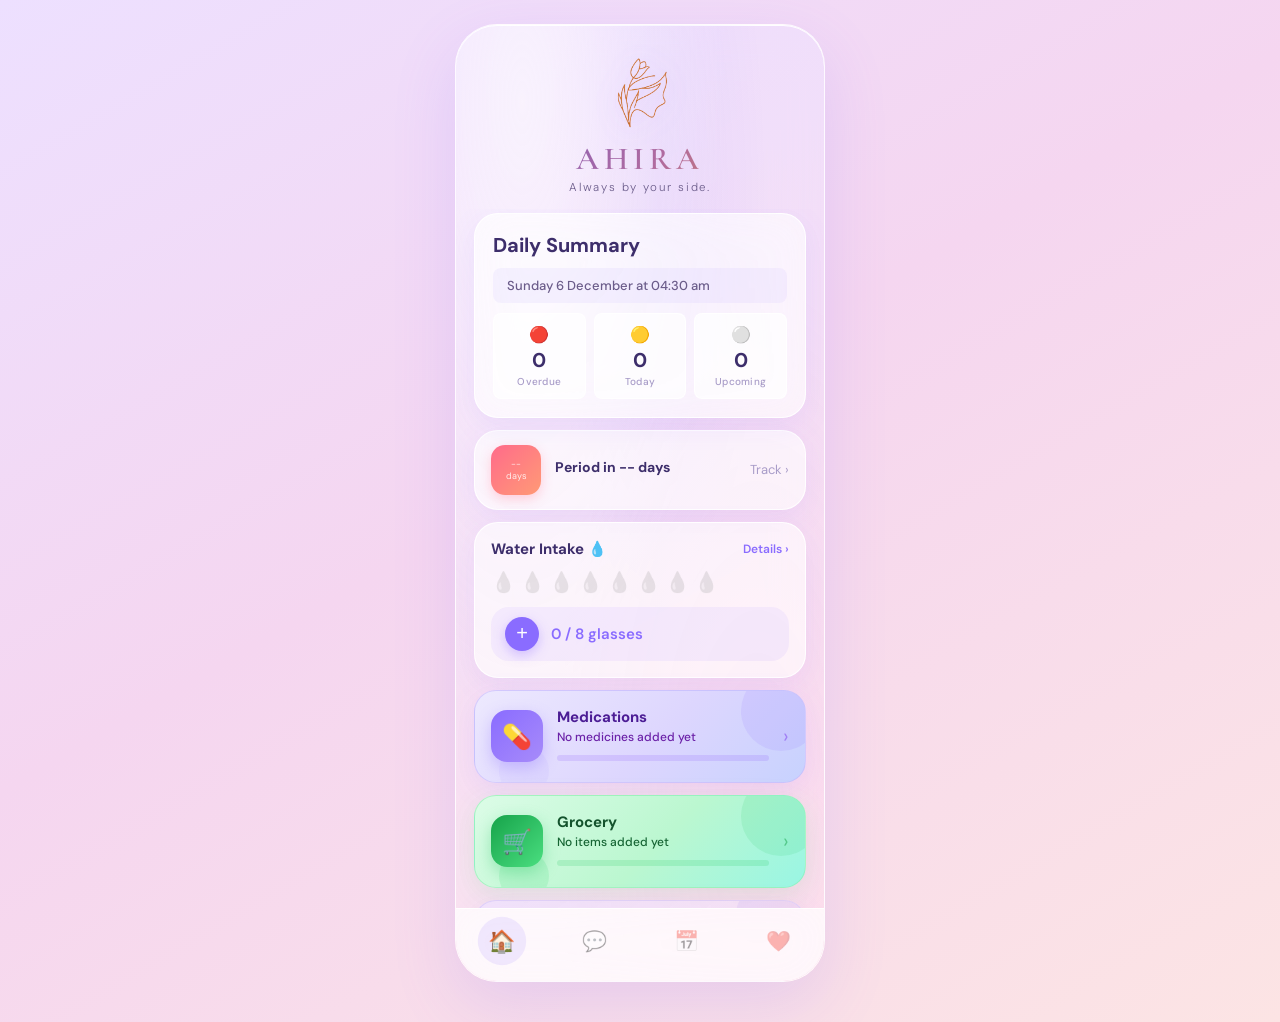
==== templates/index.html @ da7f8bba "ahira deploy" ====
<!DOCTYPE html>
<html lang="en">
<head>
    <meta charset="UTF-8">
    <meta name="viewport" content="width=device-width, initial-scale=1.0">
    <title>Ahira</title>
    <link rel="stylesheet" href="/static/style.css">
</head>
<body>
<div class="phone">

    <!-- ═══ LOGO ═══════════════════════════════════════════ -->
    <div class="logoContainer">
        <img src="/static/images/logo.png" class="appLogo" alt="Ahira">
        <h1 class="brandName">AHIRA</h1>
        <p class="tagline">Always by your side.</p>
    </div>

    <div class="phoneContent">

    <!-- ═══════════════════════════════════════════════════════
         HOME SCREEN
    ════════════════════════════════════════════════════════ -->
    <div id="homeScreen" class="screen">

        <div class="summary-card">
            <h3>Daily Summary</h3>
            <div class="dateTimeRow">
                <span id="dateTime">Loading...</span>
            </div>
            <div class="summary-status">
                <div class="statusBox" id="overdue">
                    <div class="statusDot">🔴</div>
                    <div class="statusNum" id="overdueNum">0</div>
                    <div class="statusLabel">Overdue</div>
                </div>
                <div class="statusBox" id="today">
                    <div class="statusDot">🟡</div>
                    <div class="statusNum" id="todayNum">0</div>
                    <div class="statusLabel">Today</div>
                </div>
                <div class="statusBox" id="upcoming">
                    <div class="statusDot">⚪</div>
                    <div class="statusNum" id="upcomingNum">0</div>
                    <div class="statusLabel">Upcoming</div>
                </div>
            </div>
        </div>

        <div class="periodHomeCard" onclick="nav('periodScreen')">
            <div class="periodCalIcon">
                <span id="periodDaysBig">--</span>
                <span>days</span>
            </div>
            <div style="flex:1;">
                <div style="font-weight:700;font-size:14px;color:var(--text-dark);">Period in <span id="periodDays">--</span> days</div>
                <div class="periodDots" id="homePeriodDots"></div>
            </div>
            <span style="color:var(--text-light);font-size:13px;">Track ›</span>
        </div>

        <div class="waterHomeCard">
            <div class="cardHeader">
                <span style="font-weight:700;font-size:15px;color:var(--text-dark);">Water Intake 💧</span>
                <span style="font-size:12px;color:var(--purple);cursor:pointer;" onclick="nav('waterScreen')">Details ›</span>
            </div>
            <div class="waterDropRow" id="homeWaterDrops"></div>
            <div class="waterAddRow">
                <button class="waterAddBtn" onclick="addWater()">+</button>
                <span class="waterAddLabel"><span id="homeWaterCount">0</span> / <span id="homeWaterTarget">8</span> glasses</span>
            </div>
        </div>

        <!-- Medicine home card -->
        <div onclick="nav('medicineScreen',null)" style="
            background: linear-gradient(135deg,#ede9fe,#ddd6fe 55%,#c7d2fe);
            border: 1.5px solid rgba(196,181,253,0.55);
            border-radius: 22px; padding: 16px; margin-top: 12px;
            cursor: pointer; box-shadow: 0 8px 28px rgba(138,108,255,0.13);
            display: flex; align-items: center; gap: 14px;
            transition: transform 0.2s; position: relative; overflow: hidden;">
            <!-- blob decoration -->
            <div style="position:absolute;width:80px;height:80px;border-radius:50%;
                background:#8a6cff;opacity:0.12;top:-20px;right:-16px;pointer-events:none;"></div>
            <div style="position:absolute;width:50px;height:50px;border-radius:50%;
                background:#c4b5fd;opacity:0.18;bottom:-14px;left:24px;pointer-events:none;"></div>
            <!-- icon -->
            <div style="width:52px;height:52px;border-radius:16px;flex-shrink:0;
                background:linear-gradient(135deg,#8a6cff,#a78bfa);
                display:flex;align-items:center;justify-content:center;font-size:24px;
                box-shadow:0 6px 16px rgba(138,108,255,0.35);position:relative;z-index:1;">💊</div>
            <!-- content -->
            <div style="flex:1;min-width:0;position:relative;z-index:1;">
                <div style="font-weight:700;font-size:15px;color:#4c1d95;">Medications</div>
                <div id="homeMedSub" style="font-size:12px;color:#6b21a8;margin-top:2px;font-weight:500;">No medicines tracked</div>
                <div style="width:100%;height:6px;background:rgba(139,92,246,0.18);border-radius:10px;margin-top:10px;overflow:hidden;">
                    <div id="homeMedBarFill" style="height:100%;width:0%;border-radius:10px;background:linear-gradient(90deg,#8a6cff,#a78bfa);transition:width 0.55s ease;"></div>
                </div>
                <div id="homeMedMeta" style="font-size:11px;color:#7c3aed;margin-top:5px;opacity:0.75;"></div>
            </div>
            <span style="font-size:20px;color:#7c3aed;opacity:0.5;position:relative;z-index:1;">›</span>
        </div>

        <!-- Grocery home card -->
        <div onclick="nav('groceryScreen',null)" style="
            background: linear-gradient(135deg,#dcfce7,#bbf7d0 55%,#99f6e4);
            border: 1.5px solid rgba(134,239,172,0.55);
            border-radius: 22px; padding: 16px; margin-top: 12px;
            cursor: pointer; box-shadow: 0 8px 28px rgba(34,197,94,0.12);
            display: flex; align-items: center; gap: 14px;
            transition: transform 0.2s; position: relative; overflow: hidden;">
            <div style="position:absolute;width:80px;height:80px;border-radius:50%;
                background:#22c55e;opacity:0.12;top:-20px;right:-16px;pointer-events:none;"></div>
            <div style="position:absolute;width:50px;height:50px;border-radius:50%;
                background:#4ade80;opacity:0.18;bottom:-14px;left:24px;pointer-events:none;"></div>
            <div style="width:52px;height:52px;border-radius:16px;flex-shrink:0;
                background:linear-gradient(135deg,#16a34a,#4ade80);
                display:flex;align-items:center;justify-content:center;font-size:24px;
                box-shadow:0 6px 16px rgba(34,197,94,0.35);position:relative;z-index:1;">🛒</div>
            <div style="flex:1;min-width:0;position:relative;z-index:1;">
                <div style="font-weight:700;font-size:15px;color:#14532d;">Grocery</div>
                <div id="homeGrocerySub" style="font-size:12px;color:#166534;margin-top:2px;font-weight:500;">No items tracked</div>
                <div style="width:100%;height:6px;background:rgba(34,197,94,0.18);border-radius:10px;margin-top:10px;overflow:hidden;">
                    <div id="homeGroceryBarFill" style="height:100%;width:0%;border-radius:10px;background:linear-gradient(90deg,#22c55e,#4ade80);transition:width 0.55s ease;"></div>
                </div>
                <div id="homeGroceryMeta" style="font-size:11px;color:#16a34a;margin-top:5px;opacity:0.75;"></div>
            </div>
            <span style="font-size:20px;color:#16a34a;opacity:0.5;position:relative;z-index:1;">›</span>
        </div>

        <!-- Mood checker -->
        <div style="
            background: linear-gradient(145deg,rgba(237,224,255,0.72),rgba(252,228,240,0.65));
            border: 1.5px solid rgba(196,181,253,0.45);
            border-radius: 22px; padding: 18px; margin-top: 12px;
            box-shadow: 0 8px 28px rgba(138,108,255,0.11);
            position: relative; overflow: hidden;">
            <!-- top-right glow blob -->
            <div style="position:absolute;width:100px;height:100px;border-radius:50%;
                background:linear-gradient(135deg,#c4b5fd,#f0abcb);opacity:0.25;
                top:-30px;right:-30px;pointer-events:none;"></div>

            <div style="font-size:15px;font-weight:700;color:#3d2e6b;margin-bottom:2px;">How are you feeling? 💜</div>
            <div style="font-size:12px;color:#a89cc8;margin-bottom:14px;">Tap your mood — Ahira will respond</div>

            <div style="display:grid;grid-template-columns:repeat(4,1fr);gap:8px;">
                <button class="moodBtn" onclick="selectMood(this,'happy','😊')">
                    <span class="moodEmoji">😊</span><span class="moodLabel">Happy</span>
                </button>
                <button class="moodBtn" onclick="selectMood(this,'calm','😌')">
                    <span class="moodEmoji">😌</span><span class="moodLabel">Calm</span>
                </button>
                <button class="moodBtn" onclick="selectMood(this,'tired','😴')">
                    <span class="moodEmoji">😴</span><span class="moodLabel">Tired</span>
                </button>
                <button class="moodBtn" onclick="selectMood(this,'sad','😢')">
                    <span class="moodEmoji">😢</span><span class="moodLabel">Sad</span>
                </button>
                <button class="moodBtn" onclick="selectMood(this,'stressed','😤')">
                    <span class="moodEmoji">😤</span><span class="moodLabel">Stressed</span>
                </button>
                <button class="moodBtn" onclick="selectMood(this,'anxious','😰')">
                    <span class="moodEmoji">😰</span><span class="moodLabel">Anxious</span>
                </button>
                <button class="moodBtn" onclick="selectMood(this,'energetic','⚡')">
                    <span class="moodEmoji">⚡</span><span class="moodLabel">Energetic</span>
                </button>
                <button class="moodBtn" onclick="selectMood(this,'grateful','🥰')">
                    <span class="moodEmoji">🥰</span><span class="moodLabel">Grateful</span>
                </button>
            </div>
            <div class="moodResponse" id="moodResponse"></div>
        </div>

        <!-- Smart alert banners -->
        <div id="homeAlerts"></div>

        <div class="thoughtCard">"Embrace the day with a smile. Good things are coming 💜"</div>

    </div><!-- /homeScreen -->


    <!-- ═══════════════════════════════════════════════════════
         CHAT SCREEN
    ════════════════════════════════════════════════════════ -->
    <div id="chatScreen" class="screen" style="display:none;">

        <div class="chatHeader">
            <div class="chatAvatarWrap">
                <div class="chatAvatar">A</div>
                <div class="chatOnlineDot"></div>
            </div>
            <div>
                <div class="chatHeaderName">Ahira</div>
                <div class="chatHeaderStatus">Always here for you 💜</div>
            </div>
        </div>

        <div class="chatBox" id="chat">
            <div class="chatDateDivider">Today</div>
            <div class="botMsgWrap">
                <div class="botAvatar">A</div>
                <div class="botMsg">Hi! I'm Ahira 💜<br>I'm here to help with your day, meals, reminders, and anything on your mind.</div>
            </div>
            <div class="chatSuggestions">
                <button class="suggBtn" onclick="quickChat('What should I cook today?')">🍽 Meal ideas</button>
                <button class="suggBtn" onclick="quickChat('Plan my day')">☀️ Plan my day</button>
                <button class="suggBtn" onclick="quickChat('I feel stressed')">💆 I feel stressed</button>
            </div>
        </div>

        <div class="chatInputWrap">
            <div class="chatInputRow">
                <input id="message" class="chatInputField" placeholder="Message Ahira...">
                <button class="chatSendBtn" onclick="sendMessage()">
                    <svg width="18" height="18" viewBox="0 0 24 24" fill="none" stroke="currentColor" stroke-width="2.5"><line x1="22" y1="2" x2="11" y2="13"/><polygon points="22 2 15 22 11 13 2 9 22 2"/></svg>
                </button>
            </div>
        </div>

    </div><!-- /chatScreen -->


    <!-- ═══════════════════════════════════════════════════════
         PLANNER SCREEN
    ════════════════════════════════════════════════════════ -->
    <div id="plannerScreen" class="screen" style="display:none;">

        <div class="plannerHeader">
            <div>
                <div class="screenTitle">My Planner</div>
                <div style="font-size:12px;color:var(--text-light);" id="plannerDateLabel"></div>
            </div>
            <button class="addPillBtn" onclick="openAddTask()">+ Add</button>
        </div>

        <!-- Mini calendar strip -->
        <div class="calStrip" id="calStrip"></div>

        <!-- Add Task Modal -->
        <div id="addTaskModal" class="modalOverlay" style="display:none;" onclick="closeAddTask(event)">
            <div class="modalCard" onclick="event.stopPropagation()">
                <div class="modalTitle">New Task</div>

                <div class="formGroup">
                    <div class="formLabel">Task Name</div>
                    <input id="taskInput" class="formInput" placeholder="What needs to be done?">
                </div>

                <div class="formRow">
                    <div class="formGroup" style="flex:1;">
                        <div class="formLabel">Date</div>
                        <input id="dateInput" class="formInput" type="date">
                    </div>
                    <div class="formGroup" style="flex:1;">
                        <div class="formLabel">Time</div>
                        <input id="timeInput" class="formInput" type="time">
                    </div>
                </div>

                <div class="formGroup">
                    <div class="formLabel">Type</div>
                    <div class="typeChips" id="taskTypeChips">
                        <span class="typeChip active" data-val="task">📋 Task</span>
                        <span class="typeChip" data-val="event">🎉 Event</span>
                        <span class="typeChip" data-val="reminder">🔔 Reminder</span>
                    </div>
                </div>

                <div class="formGroup">
                    <div class="formLabel">Priority</div>
                    <div class="typeChips" id="taskPriorityChips">
                        <span class="typeChip active" data-val="normal">Normal</span>
                        <span class="typeChip" data-val="high" style="color:#ff6b8a;">🔥 High</span>
                        <span class="typeChip" data-val="low" style="color:var(--text-light);">Low</span>
                    </div>
                </div>

                <div class="formGroup">
                    <label style="display:flex;align-items:center;gap:8px;font-size:13px;color:var(--text-mid);cursor:pointer;">
                        <input type="checkbox" id="pinTask" style="accent-color:var(--purple);width:16px;height:16px;">
                        📌 Pin as Upcoming Event
                    </label>
                </div>

                <div class="btnGroup" style="margin-top:14px;">
                    <button class="actionBtn" onclick="saveTask()">Save Task</button>
                    <button class="secondaryBtn" onclick="closeAddTask()">Cancel</button>
                </div>
            </div>
        </div>

        <!-- Pinned Events -->
        <div id="pinnedSection" style="display:none;">
            <div class="sectionLabel">📌 Pinned Events</div>
            <div id="pinnedList"></div>
        </div>

        <!-- Today Tasks -->
        <div class="sectionLabel">Today's Tasks</div>
        <div id="todayTaskList"></div>

        <!-- Upcoming -->
        <div class="sectionLabel" style="margin-top:14px;">Upcoming</div>
        <div id="upcomingTaskList"></div>

        <!-- Completed -->
        <div class="sectionLabel" style="margin-top:14px;cursor:pointer;" onclick="toggleCompleted()">
            Done <span id="completedToggleArrow">›</span>
        </div>
        <div id="completedTaskList" style="display:none;"></div>

    </div><!-- /plannerScreen -->


    <!-- ═══════════════════════════════════════════════════════
         WELLNESS DASHBOARD
    ════════════════════════════════════════════════════════ -->
    <div id="wellnessScreen" class="screen" style="display:none;">

        <h2 class="sectionTitle">Wellness</h2>
        <p style="font-size:13px;color:var(--text-light);margin-bottom:4px;">Your daily health overview</p>

        <div class="wellnessCard" onclick="nav('periodScreen')">
            <div class="wellnessIconBox" style="background:linear-gradient(135deg,rgba(255,182,193,0.5),rgba(255,154,118,0.4));">🌸</div>
            <div class="wellnessCardInfo">
                <div class="wellnessCardTitle">Period Tracker</div>
                <div class="wellnessCardSub" id="wellPeriodSub">Set your last period date</div>
            </div>
            <div class="wellnessArrow">›</div>
        </div>

        <div class="wellnessCard" onclick="nav('medicineScreen')">
            <div class="wellnessIconBox" style="background:linear-gradient(135deg,rgba(196,181,253,0.45),rgba(147,197,253,0.35));">💊</div>
            <div class="wellnessCardInfo">
                <div class="wellnessCardTitle">Medication Tracker</div>
                <div class="wellnessCardSub" id="wellMedSub">No medicines tracked</div>
            </div>
            <div class="wellnessArrow">›</div>
        </div>

        <div class="wellnessCard" onclick="nav('waterScreen')">
            <div class="wellnessIconBox" style="background:linear-gradient(135deg,rgba(147,210,253,0.5),rgba(100,180,255,0.35));">💧</div>
            <div class="wellnessCardInfo">
                <div class="wellnessCardTitle">Water Intake</div>
                <div class="wellnessCardSub" id="wellWaterSub">0 / 8 glasses today</div>
            </div>
            <div class="wellnessArrow">›</div>
        </div>

        <div class="wellnessCard" onclick="nav('groceryScreen')">
            <div class="wellnessIconBox" style="background:linear-gradient(135deg,rgba(167,243,208,0.5),rgba(110,231,183,0.35));">🛒</div>
            <div class="wellnessCardInfo">
                <div class="wellnessCardTitle">Grocery List</div>
                <div class="wellnessCardSub" id="wellGrocerySub">Manage your grocery</div>
            </div>
            <div class="wellnessArrow">›</div>
        </div>

    </div><!-- /wellnessScreen -->


    <!-- ═══════════════════════════════════════════════════════
         PERIOD SCREEN
    ════════════════════════════════════════════════════════ -->
    <div id="periodScreen" class="screen" style="display:none;">

        <div class="screenHeader">
            <button class="backBtn" onclick="nav('wellnessScreen')">‹</button>
            <span class="screenTitle">Period Tracker</span>
        </div>

        <div class="periodBigCard">
            <div class="periodBigLabel" id="periodBigLabel">Next Period in -- Days</div>
            <div class="progressBar" style="margin-top:14px;"><div id="periodFillDetail"></div></div>
            <div class="periodDateLabel" id="periodDateLabel">Set your last period date</div>
        </div>

        <div class="cardSoft">
            <div class="cardHeader">Cycle Info</div>
            <div class="infoRow"><span>Cycle Length</span><b>28 days</b></div>
            <div class="infoRow"><span>Next Period</span><b><span id="periodDaysDetail">--</span> days</b></div>
            <div class="infoRow"><span>Ovulation</span><b>Day 14</b></div>
        </div>

        <div class="cardSoft">
            <div class="cardHeader" style="margin-bottom:8px;">Cycle Insights</div>
            <div class="insightItem"><span class="insightDot" style="background:#ffb3c6;"></span>Prepare for PMS symptoms &amp; cravings</div>
            <div class="insightItem"><span class="insightDot" style="background:#93c5fd;"></span>Stay hydrated during this time</div>
            <div class="insightItem"><span class="insightDot" style="background:#d1d5db;"></span>Use heating pad for cramps</div>
        </div>

        <div class="cardSoft">
            <div class="cardHeader" style="margin-bottom:10px;">Cycle Timeline</div>
            <div class="cycleTimeline">
                <div class="cyclePhase" style="flex:1;background:#ffb3c6;"></div>
                <div class="cyclePhase" style="flex:2;background:#cdb4db;"></div>
                <div class="cyclePhase" style="flex:1;background:#a2d2ff;"></div>
                <div class="cyclePhase" style="flex:2;background:#bde0fe;"></div>
            </div>
            <div class="cycleLabels"><span>Period</span><span>Follicular</span><span>Ovulation</span><span>Luteal</span></div>
        </div>

        <div class="btnGroup">
            <button class="actionBtn" onclick="setPeriodDate()">Update Date</button>
            <button class="secondaryBtn" onclick="nav('wellnessScreen')">← Back</button>
        </div>

    </div><!-- /periodScreen -->


    <!-- ═══════════════════════════════════════════════════════
         MEDICINE SCREEN
    ════════════════════════════════════════════════════════ -->
    <div id="medicineScreen" class="screen" style="display:none;">

        <div class="screenHeader">
            <button class="backBtn" onclick="nav('wellnessScreen')">‹</button>
            <span class="screenTitle">Medications</span>
            <button class="addPillBtn" style="margin-left:auto;" onclick="toggleMedicineForm()">+ Add</button>
        </div>

        <!-- Summary strip -->
        <div class="medSummaryStrip">
            <div class="medSummaryBox">
                <div class="medSummaryNum" id="medTotalCount">0</div>
                <div class="medSummaryLabel">Total</div>
            </div>
            <div class="medSummaryBox" style="border-color:rgba(255,107,138,0.3);">
                <div class="medSummaryNum" style="color:#ff6b8a;" id="medLowCount">0</div>
                <div class="medSummaryLabel">Low Stock</div>
            </div>
            <div class="medSummaryBox" style="border-color:rgba(100,200,100,0.3);">
                <div class="medSummaryNum" style="color:#4caf50;" id="medTakenCount">0</div>
                <div class="medSummaryLabel">Taken Today</div>
            </div>
        </div>

        <!-- Filter tabs -->
        <div class="filterTabs">
            <button class="filterTab active" onclick="filterMeds('all',this)">All</button>
            <button class="filterTab" onclick="filterMeds('morning',this)">☀️ Morning</button>
            <button class="filterTab" onclick="filterMeds('afternoon',this)">🌤 Noon</button>
            <button class="filterTab" onclick="filterMeds('evening',this)">🌙 Evening</button>
        </div>

        <!-- Medicine list -->
        <div id="medicineList"></div>

        <!-- Add form -->
        <div id="medicineForm" class="medFormCard" style="display:none;">
            <div class="modalTitle" style="margin-bottom:12px;">Add Medicine</div>

            <div class="formGroup">
                <div class="formLabel">Medicine Name</div>
                <input id="medName" class="formInput" placeholder="e.g. Vitamin D3">
            </div>

            <div class="formRow">
                <div class="formGroup" style="flex:1;">
                    <div class="formLabel">Dose (mg)</div>
                    <input id="medDose" class="formInput" type="number" placeholder="500">
                </div>
                <div class="formGroup" style="flex:1;">
                    <div class="formLabel">Stock Count</div>
                    <input id="medStock" class="formInput" type="number" placeholder="30">
                </div>
            </div>

            <div class="formRow">
                <div class="formGroup" style="flex:1;">
                    <div class="formLabel">Time</div>
                    <input id="medTime" class="formInput" type="time">
                </div>
                <div class="formGroup" style="flex:1;">
                    <div class="formLabel">Frequency</div>
                    <select id="medFrequency" class="formInput">
                        <option value="morning">Morning</option>
                        <option value="afternoon">Afternoon</option>
                        <option value="evening">Evening</option>
                        <option value="weekly">Weekly</option>
                    </select>
                </div>
            </div>

            <div class="formGroup">
                <div class="formLabel">Priority</div>
                <div class="typeChips" id="medPriorityChips">
                    <span class="typeChip active" data-val="normal">Normal</span>
                    <span class="typeChip" data-val="high" style="color:#ff6b8a;">🔥 Critical</span>
                </div>
            </div>

            <div class="formGroup">
                <div class="formLabel">Notes</div>
                <input id="medNotes" class="formInput" placeholder="e.g. Take with food">
            </div>

            <div class="btnGroup">
                <button class="actionBtn" onclick="addMedicine()">Save</button>
                <button class="secondaryBtn" onclick="toggleMedicineForm()">Cancel</button>
            </div>
        </div>

    </div><!-- /medicineScreen -->


    <!-- ═══════════════════════════════════════════════════════
         WATER SCREEN
    ════════════════════════════════════════════════════════ -->
    <div id="waterScreen" class="screen" style="display:none;">

        <div class="screenHeader">
            <button class="backBtn" onclick="nav('wellnessScreen')">‹</button>
            <span class="screenTitle">Water Intake</span>
            <button class="addPillBtn" style="margin-left:auto;" onclick="openWaterTarget()">Set Goal</button>
        </div>

        <!-- Big ring + count -->
        <div class="waterRingCard">
            <div class="waterRingOuter">
                <svg class="waterRingSvg" viewBox="0 0 120 120">
                    <circle class="ringTrack" cx="60" cy="60" r="50"/>
                    <circle class="ringFill" id="waterRingCircle" cx="60" cy="60" r="50"
                        stroke-dasharray="314" stroke-dashoffset="314"/>
                </svg>
                <div class="waterRingInner">
                    <div class="waterRingCount" id="detailWaterCount">0</div>
                    <div class="waterRingLabel">glasses</div>
                </div>
            </div>
            <div style="text-align:center;margin-top:8px;">
                <span style="font-size:13px;color:var(--text-mid);">Target: <b id="waterTargetLabel">8</b> glasses · <span id="waterMlLabel">0 ml</span></span>
            </div>
        </div>

        <!-- Glass grid -->
        <div class="waterGlassGrid" id="detailWaterGlasses"></div>

        <!-- Buttons -->
        <div class="btnGroup">
            <button class="actionBtn" onclick="addWater()">+ Add Glass</button>
            <button class="secondaryBtn" onclick="removeWater()">– Remove</button>
        </div>
        <button class="secondaryBtn" style="margin-top:6px;" onclick="resetWater()">↺ Reset Today</button>

        <!-- Time Log -->
        <div class="sectionLabel" style="margin-top:16px;">⏱ Today's Log</div>
        <div id="waterLog" class="waterLogList"></div>

        <!-- Bar Chart -->
        <div class="sectionLabel" style="margin-top:16px;">📊 Weekly Progress</div>
        <div class="waterChartWrap">
            <div class="waterBars" id="waterBarChart"></div>
            <div class="waterBarLabels" id="waterBarLabels"></div>
        </div>

        <!-- Tips -->
        <div class="cardSoft" style="margin-top:12px;">
            <div class="cardHeader" style="margin-bottom:8px;">💡 Hydration Tips</div>
            <div class="tipItem">🌅 Start your morning with a full glass of water</div>
            <div class="tipItem">🍋 Add lemon slices for extra hydration</div>
            <div class="tipItem">🔔 Set alarms every 2 hours as reminders</div>
            <div class="tipItem">🥗 Eat water-rich foods like cucumber &amp; melon</div>
        </div>

        <!-- Set target modal -->
        <div id="waterTargetModal" class="modalOverlay" style="display:none;" onclick="closeWaterTarget(event)">
            <div class="modalCard" onclick="event.stopPropagation()">
                <div class="modalTitle">Set Daily Goal</div>
                <div class="formGroup">
                    <div class="formLabel">Target (glasses)</div>
                    <input id="waterTargetInput" class="formInput" type="number" min="1" max="20" placeholder="8">
                </div>
                <div class="btnGroup" style="margin-top:12px;">
                    <button class="actionBtn" onclick="saveWaterTarget()">Save</button>
                    <button class="secondaryBtn" onclick="closeWaterTarget()">Cancel</button>
                </div>
            </div>
        </div>

    </div><!-- /waterScreen -->


    <!-- ═══════════════════════════════════════════════════════
         GROCERY SCREEN
    ════════════════════════════════════════════════════════ -->
    <div id="groceryScreen" class="screen" style="display:none;">

        <div class="screenHeader">
            <button class="backBtn" onclick="nav('wellnessScreen')">‹</button>
            <span class="screenTitle">Grocery List</span>
            <button class="addPillBtn" style="margin-left:auto;" onclick="openGroceryForm()">+ Add</button>
        </div>

        <!-- Stats strip -->
        <div class="medSummaryStrip">
            <div class="medSummaryBox">
                <div class="medSummaryNum" id="groceryTotalCount">0</div>
                <div class="medSummaryLabel">Total Items</div>
            </div>
            <div class="medSummaryBox" style="border-color:rgba(255,107,138,0.3);">
                <div class="medSummaryNum" style="color:#ff6b8a;" id="groceryUrgentCount">0</div>
                <div class="medSummaryLabel">Urgent</div>
            </div>
            <div class="medSummaryBox" style="border-color:rgba(100,200,100,0.3);">
                <div class="medSummaryNum" style="color:#4caf50;" id="groceryDoneCount">0</div>
                <div class="medSummaryLabel">Collected</div>
            </div>
        </div>

        <!-- Category filter -->
        <div class="filterTabs">
            <button class="filterTab active" onclick="filterGrocery('all',this)">All</button>
            <button class="filterTab" onclick="filterGrocery('veggies',this)">🥕 Veggies</button>
            <button class="filterTab" onclick="filterGrocery('dairy',this)">🥛 Dairy</button>
            <button class="filterTab" onclick="filterGrocery('snacks',this)">🍪 Snacks</button>
            <button class="filterTab" onclick="filterGrocery('other',this)">📦 Other</button>
        </div>

        <!-- Add form modal -->
        <div id="groceryFormModal" class="modalOverlay" style="display:none;" onclick="closeGroceryForm(event)">
            <div class="modalCard" onclick="event.stopPropagation()">
                <div class="modalTitle">Add Grocery Item</div>

                <div class="formGroup">
                    <div class="formLabel">Item Name</div>
                    <input id="groceryName" class="formInput" placeholder="e.g. Spinach">
                </div>

                <div class="formRow">
                    <div class="formGroup" style="flex:1;">
                        <div class="formLabel">Quantity</div>
                        <input id="groceryQty" class="formInput" type="number" placeholder="2">
                    </div>
                    <div class="formGroup" style="flex:1;">
                        <div class="formLabel">Unit</div>
                        <select id="groceryUnit" class="formInput">
                            <option value="pcs">pcs</option>
                            <option value="kg">kg</option>
                            <option value="g">grams</option>
                            <option value="L">litres</option>
                            <option value="pack">pack</option>
                            <option value="dozen">dozen</option>
                        </select>
                    </div>
                </div>

                <div class="formRow">
                    <div class="formGroup" style="flex:1;">
                        <div class="formLabel">Category</div>
                        <select id="groceryCat" class="formInput">
                            <option value="veggies">🥕 Veggies</option>
                            <option value="dairy">🥛 Dairy</option>
                            <option value="snacks">🍪 Snacks</option>
                            <option value="other">📦 Other</option>
                        </select>
                    </div>
                    <div class="formGroup" style="flex:1;">
                        <div class="formLabel">Urgency</div>
                        <select id="groceryUrgency" class="formInput">
                            <option value="normal">Normal</option>
                            <option value="urgent">🔴 Urgent</option>
                            <option value="low">Low</option>
                        </select>
                    </div>
                </div>

                <div class="formGroup">
                    <div class="formLabel">Deadline (optional)</div>
                    <input id="groceryDeadline" class="formInput" type="date">
                </div>

                <div class="formGroup">
                    <div class="formLabel">Notes</div>
                    <input id="groceryNotes" class="formInput" placeholder="e.g. Organic preferred">
                </div>

                <div class="btnGroup" style="margin-top:14px;">
                    <button class="actionBtn" onclick="addGroceryItem()">Add Item</button>
                    <button class="secondaryBtn" onclick="closeGroceryForm()">Cancel</button>
                </div>
            </div>
        </div>

        <!-- Urgent items -->
        <div id="urgentGrocerySection">
            <div class="sectionLabel">🔴 Urgent</div>
            <div id="urgentGroceryList"></div>
        </div>

        <!-- All items -->
        <div class="sectionLabel" style="margin-top:12px;">🧺 All Items</div>
        <div id="groceryFullList"></div>

    </div><!-- /groceryScreen -->

    </div><!-- /phoneContent -->

    <!-- ═══ BOTTOM NAV ═══════════════════════════════════════ -->
    <div class="nav">
        <button class="navBtn active" onclick="nav('homeScreen',this)">🏠</button>
        <button class="navBtn"        onclick="nav('chatScreen',this)">💬</button>
        <button class="navBtn"        onclick="nav('plannerScreen',this)">📅</button>
        <button class="navBtn"        onclick="nav('wellnessScreen',this)">❤️</button>
    </div>

</div><!-- /phone -->
<script src="/static/chat.js"></script>
</body>
</html>
---- static/style.css ----
/* ==========================================================
   AHIRA — style.css  (complete)
   Aesthetic: Soft celestial glassmorphism
========================================================== */

@import url('https://fonts.googleapis.com/css2?family=Cormorant+Garamond:ital,wght@0,400;0,600;1,400&family=DM+Sans:wght@300;400;500;600&display=swap');

:root {
    --purple:       #8a6cff;
    --purple-soft:  #c4b5fd;
    --pink:         #f0abcb;
    --peach:        #ffb997;
    --text-dark:    #3d2e6b;
    --text-mid:     #6b5c8a;
    --text-light:   #a89cc8;
    --card-bg:      rgba(255,255,255,0.60);
    --card-border:  rgba(255,255,255,0.85);
    --shadow:       0 8px 28px rgba(138,108,255,0.11);
    --r-xl: 24px;  --r-lg: 18px;  --r-md: 12px;  --r-sm: 8px;
}

*, *::before, *::after { box-sizing: border-box; margin: 0; padding: 0; }

body {
    font-family: 'DM Sans', sans-serif;
    background: linear-gradient(150deg, #ede0ff 0%, #f5d6f0 45%, #fce4e4 100%);
    min-height: 100vh;
    display: flex;
    justify-content: center;
    padding: 24px 0 40px;
}

/* ── PHONE ──────────────────────────────────────────────── */

.phone {
    width: 370px;
    background: linear-gradient(160deg, rgba(237,224,255,0.68), rgba(252,228,240,0.68));
    backdrop-filter: blur(24px);
    -webkit-backdrop-filter: blur(24px);
    border-radius: 42px;
    border: 1.5px solid rgba(255,255,255,0.82);
    box-shadow: 0 24px 64px rgba(138,108,255,0.16), inset 0 1px 0 rgba(255,255,255,0.95);
    overflow: hidden;
    position: relative;
    padding-bottom: 72px;
}

.phone::before {
    content: "";
    position: absolute; inset: 0;
    background:
        radial-gradient(ellipse at 18%  8%,  rgba(255,255,255,0.60) 0%, transparent 48%),
        radial-gradient(ellipse at 82% 82%,  rgba(255,200,230,0.30) 0%, transparent 48%),
        radial-gradient(ellipse at 55% 18%,  rgba(196,181,253,0.22) 0%, transparent 38%);
    pointer-events: none; z-index: 0;
}

.phone > * { position: relative; z-index: 1; }

.phoneContent {
    overflow-y: auto;
    max-height: calc(100vh - 200px);
    padding: 0 18px 16px;
    scrollbar-width: none;
}
.phoneContent::-webkit-scrollbar { display: none; }

/* ── LOGO ───────────────────────────────────────────────── */

.logoContainer { text-align: center; padding: 26px 20px 14px; }

.appLogo { width: 64px; filter: drop-shadow(0 4px 12px rgba(138,108,255,0.26)); }

.brandName {
    font-family: 'Cormorant Garamond', serif;
    font-size: 32px; font-weight: 600; letter-spacing: 5px;
    background: linear-gradient(135deg, #7c5cbf 0%, #b06ba0 55%, #d4845a 100%);
    -webkit-background-clip: text; -webkit-text-fill-color: transparent; background-clip: text;
    margin-top: 6px;
}

.tagline { font-size: 11.5px; font-weight: 300; color: var(--text-mid); letter-spacing: 1.8px; margin-top: 2px; }
.sectionTitle { font-size: 17px; font-weight: 700; color: var(--text-dark); margin-bottom: 4px; }

/* ── GLASS CARD ─────────────────────────────────────────── */

.cardSoft {
    background: var(--card-bg);
    backdrop-filter: blur(16px); -webkit-backdrop-filter: blur(16px);
    border-radius: var(--r-xl);
    border: 1.5px solid var(--card-border);
    padding: 16px; margin-top: 12px;
    box-shadow: var(--shadow);
}

.cardHeader { display: flex; justify-content: space-between; align-items: center; font-weight: 600; font-size: 14px; color: var(--text-dark); }
.cardSubText { margin-top: 8px; font-size: 13px; color: var(--text-mid); line-height: 1.65; }
.actionText { font-size: 12px; color: var(--purple); cursor: pointer; font-weight: 500; }

/* ── SUMMARY CARD ───────────────────────────────────────── */

.summary-card {
    background: rgba(255,255,255,0.62);
    backdrop-filter: blur(20px); -webkit-backdrop-filter: blur(20px);
    border: 1.5px solid rgba(255,255,255,0.92);
    border-radius: var(--r-xl); padding: 18px; margin-top: 4px; box-shadow: var(--shadow);
}

.summary-card h3 { font-size: 20px; font-weight: 700; color: var(--text-dark); }

.dateTimeRow {
    background: rgba(138,108,255,0.07); border-radius: var(--r-sm);
    padding: 9px 14px; margin-top: 10px; font-size: 13px; color: var(--text-mid); font-weight: 500;
}

.summary-status { display: flex; gap: 8px; margin-top: 10px; }

.statusBox {
    flex: 1; text-align: center; padding: 10px 4px;
    border-radius: var(--r-sm); font-weight: 600;
    background: rgba(255,255,255,0.72); color: var(--text-mid);
    border: 1px solid rgba(255,255,255,0.9);
}
.statusDot  { font-size: 16px; }
.statusNum  { font-size: 20px; font-weight: 700; color: var(--text-dark); margin: 2px 0; }
.statusLabel{ font-size: 10px; color: var(--text-light); font-weight: 500; letter-spacing: 0.3px; }

/* ── THOUGHT CARD ───────────────────────────────────────── */

.thoughtCard {
    background: linear-gradient(135deg, rgba(255,236,210,0.65), rgba(252,182,159,0.45));
    backdrop-filter: blur(10px); border: 1.5px solid rgba(255,255,255,0.8);
    border-radius: var(--r-xl); padding: 16px 18px; margin-top: 12px;
    font-family: 'Cormorant Garamond', serif; font-size: 15px; font-style: italic;
    color: #7a4f3a; line-height: 1.6; text-align: center;
}

/* ── QUICK ACTIONS ──────────────────────────────────────── */

.quickActions { display: flex; gap: 8px; margin-top: 12px; }

.quickBtn {
    flex: 1; padding: 11px 4px;
    border: 1px solid rgba(138,108,255,0.18);
    border-radius: var(--r-lg);
    background: rgba(138,108,255,0.1);
    color: var(--purple); font-size: 12px; font-weight: 600;
    font-family: 'DM Sans', sans-serif; cursor: pointer; transition: all 0.2s;
}
.quickBtn:hover { background: rgba(138,108,255,0.2); transform: translateY(-2px); }

/* ── HOME PERIOD CARD ───────────────────────────────────── */

.periodHomeCard {
    background: rgba(255,255,255,0.62); border: 1.5px solid rgba(255,255,255,0.92);
    border-radius: var(--r-xl); padding: 14px 16px; margin-top: 12px;
    cursor: pointer; transition: transform 0.2s; display: flex; align-items: center; gap: 14px; box-shadow: var(--shadow);
}
.periodHomeCard:hover { transform: translateY(-2px); }

.periodCalIcon {
    width: 50px; height: 50px;
    background: linear-gradient(135deg, #ff6b8a, #ff9a76);
    border-radius: 14px; display: flex; flex-direction: column;
    align-items: center; justify-content: center; color: white; font-weight: 700; font-size: 18px;
    flex-shrink: 0; box-shadow: 0 4px 12px rgba(255,107,138,0.3);
}
.periodCalIcon span { font-size: 9px; font-weight: 400; opacity: 0.85; }
.periodDots { display: flex; gap: 5px; margin-top: 6px; flex-wrap: wrap; }
.dot { width: 9px; height: 9px; border-radius: 50%; background: rgba(196,181,253,0.35); }
.dot.filled { background: var(--purple); }
.dot.today  { background: #ffb347; width: 10px; height: 10px; }

/* ── HOME WATER ─────────────────────────────────────────── */

.waterHomeCard {
    background: rgba(255,255,255,0.62); border: 1.5px solid rgba(255,255,255,0.92);
    border-radius: var(--r-xl); padding: 16px; margin-top: 12px; box-shadow: var(--shadow);
}
.waterDropRow { display: flex; align-items: center; gap: 4px; margin-top: 10px; flex-wrap: wrap; }
.waterDrop { font-size: 20px; transition: filter 0.3s, transform 0.2s; }
.waterDrop.empty { filter: grayscale(1) opacity(0.3); }
.waterDrop.filled { animation: dropPop 0.3s ease; }
@keyframes dropPop { 0% { transform: scale(0.7); } 60% { transform: scale(1.18); } 100% { transform: scale(1); } }

.waterAddRow {
    display: flex; align-items: center; gap: 12px; margin-top: 12px;
    background: rgba(138,108,255,0.08); border-radius: var(--r-lg); padding: 10px 14px;
}
.waterAddBtn {
    width: 34px; height: 34px; border-radius: 50%; border: none;
    background: var(--purple); color: white; font-size: 20px; cursor: pointer;
    box-shadow: 0 4px 12px rgba(138,108,255,0.36); flex-shrink: 0; transition: transform 0.15s;
    display: flex; align-items: center; justify-content: center;
}
.waterAddBtn:hover { transform: scale(1.1); }
.waterAddLabel { font-size: 15px; font-weight: 600; color: var(--purple); }

/* ── HOME MEDICINE & GROCERY CARDS ─────────────────────── */

.homeInfoCard {
    border-radius: var(--r-xl);
    padding: 0;
    margin-top: 12px;
    cursor: pointer;
    transition: transform 0.2s, box-shadow 0.2s;
    overflow: hidden;
    box-shadow: var(--shadow);
    position: relative;
}
.homeInfoCard:hover { transform: translateY(-3px); box-shadow: 0 16px 36px rgba(138,108,255,0.18); }

/* Individual card backgrounds */
.homeInfoCard.medCard-home {
    background: linear-gradient(135deg, #ede9fe 0%, #ddd6fe 50%, #c7d2fe 100%);
    border: 1.5px solid rgba(196,181,253,0.5);
}
.homeInfoCard.grocCard-home {
    background: linear-gradient(135deg, #dcfce7 0%, #bbf7d0 50%, #99f6e4 100%);
    border: 1.5px solid rgba(134,239,172,0.5);
}

/* Decorative blobs inside the card */
.homeInfoCard::before {
    content: "";
    position: absolute;
    width: 90px; height: 90px;
    border-radius: 50%;
    top: -20px; right: -20px;
    opacity: 0.25;
    pointer-events: none;
}
.homeInfoCard.medCard-home::before  { background: #8a6cff; }
.homeInfoCard.grocCard-home::before { background: #22c55e; }

.homeInfoCard::after {
    content: "";
    position: absolute;
    width: 60px; height: 60px;
    border-radius: 50%;
    bottom: -16px; left: 30px;
    opacity: 0.15;
    pointer-events: none;
}
.homeInfoCard.medCard-home::after  { background: #c4b5fd; }
.homeInfoCard.grocCard-home::after { background: #4ade80; }

/* Inner layout wrapper */
.homeInfoInner {
    position: relative; z-index: 1;
    display: flex; align-items: center; gap: 14px;
    padding: 16px;
}

.homeInfoIconBox {
    width: 52px; height: 52px;
    border-radius: 16px;
    display: flex; align-items: center; justify-content: center;
    font-size: 24px; flex-shrink: 0;
    box-shadow: 0 6px 16px rgba(0,0,0,0.12);
}
.homeInfoCard.medCard-home  .homeInfoIconBox { background: linear-gradient(135deg,#8a6cff,#a78bfa); }
.homeInfoCard.grocCard-home .homeInfoIconBox { background: linear-gradient(135deg,#22c55e,#4ade80); }

.homeInfoContent { flex: 1; min-width: 0; }

.homeInfoTitle {
    font-weight: 700; font-size: 15px;
    color: var(--text-dark);
}
.homeInfoCard.medCard-home  .homeInfoTitle { color: #4c1d95; }
.homeInfoCard.grocCard-home .homeInfoTitle { color: #14532d; }

.homeInfoSub {
    font-size: 12px; color: var(--text-mid); margin-top: 2px;
    font-weight: 500;
}

.homeInfoBar {
    width: 100%; height: 6px;
    border-radius: 10px; margin-top: 10px; overflow: hidden;
}
.homeInfoCard.medCard-home  .homeInfoBar { background: rgba(139,92,246,0.18); }
.homeInfoCard.grocCard-home .homeInfoBar { background: rgba(34,197,94,0.18); }

.homeInfoBarFill {
    height: 100%; width: 0%;
    border-radius: 10px;
    transition: width 0.55s cubic-bezier(.4,0,.2,1);
}

.homeInfoMeta { font-size: 11px; color: var(--text-light); margin-top: 5px; }

.homeInfoArrow {
    font-size: 20px; flex-shrink: 0;
    opacity: 0.4;
}
.homeInfoCard.medCard-home  .homeInfoArrow { color: #7c3aed; }
.homeInfoCard.grocCard-home .homeInfoArrow { color: #16a34a; }

/* ── PROGRESS BAR ───────────────────────────────────────── */

.progressBar {
    width: 100%; height: 8px;
    background: rgba(196,181,253,0.22); border-radius: 20px; margin-top: 12px; overflow: hidden;
}

#periodFill, #periodFillWell, #periodFillDetail, .progressFill {
    height: 100%; width: 0%;
    background: linear-gradient(90deg, var(--purple), var(--pink));
    border-radius: 20px; transition: width 0.5s cubic-bezier(.4,0,.2,1);
}

/* ── WELLNESS OVERVIEW ──────────────────────────────────── */

.wellnessCard {
    background: rgba(255,255,255,0.62); backdrop-filter: blur(14px); -webkit-backdrop-filter: blur(14px);
    border: 1.5px solid rgba(255,255,255,0.92); border-radius: var(--r-xl);
    padding: 18px; margin-top: 12px; cursor: pointer; transition: transform 0.2s, box-shadow 0.2s; box-shadow: var(--shadow);
    display: flex; align-items: center; gap: 16px;
}
.wellnessCard:hover { transform: translateY(-3px); box-shadow: 0 14px 40px rgba(138,108,255,0.18); }
.wellnessIconBox { width: 52px; height: 52px; border-radius: 16px; display: flex; align-items: center; justify-content: center; font-size: 24px; flex-shrink: 0; }
.wellnessCardInfo { flex: 1; }
.wellnessCardTitle { font-weight: 700; font-size: 15px; color: var(--text-dark); }
.wellnessCardSub   { font-size: 12px; color: var(--text-light); margin-top: 3px; }
.wellnessArrow     { color: var(--text-light); font-size: 18px; }

/* ── SCREEN HEADER ──────────────────────────────────────── */

.screenHeader {
    display: flex; align-items: center; gap: 10px; padding: 4px 0 10px;
}
.backBtn {
    width: 36px; height: 36px; border-radius: 50%;
    border: 1.5px solid rgba(138,108,255,0.18); background: rgba(255,255,255,0.72);
    color: var(--purple); font-size: 18px; cursor: pointer;
    display: flex; align-items: center; justify-content: center; transition: background 0.2s; flex-shrink: 0;
}
.backBtn:hover { background: rgba(138,108,255,0.1); }
.screenTitle { font-size: 18px; font-weight: 700; color: var(--text-dark); }

.addPillBtn {
    padding: 7px 16px; border: none; border-radius: 20px;
    background: linear-gradient(135deg, var(--purple), #b06fff);
    color: white; font-size: 13px; font-weight: 600;
    font-family: 'DM Sans', sans-serif; cursor: pointer;
    box-shadow: 0 4px 12px rgba(138,108,255,0.3); transition: transform 0.15s;
}
.addPillBtn:hover { transform: translateY(-1px); }

/* ── MODAL ──────────────────────────────────────────────── */

.modalOverlay {
    position: fixed; inset: 0; z-index: 200;
    background: rgba(61,46,107,0.35);
    backdrop-filter: blur(6px); -webkit-backdrop-filter: blur(6px);
    display: flex; align-items: flex-end; justify-content: center;
}

.modalCard {
    background: rgba(255,255,255,0.98);
    border-radius: 28px 28px 0 0;
    /* Extra bottom padding = nav height (72px) + breathing room */
    padding: 24px 22px 96px;
    width: 100%; max-width: 370px;
    max-height: 92vh; overflow-y: auto;
    box-shadow: 0 -8px 40px rgba(138,108,255,0.18);
    scrollbar-width: none;
}
.modalCard::-webkit-scrollbar { display: none; }

.modalTitle { font-size: 18px; font-weight: 700; color: var(--text-dark); margin-bottom: 16px; }

/* ── FORM COMPONENTS ────────────────────────────────────── */

.formGroup { margin-top: 12px; }
.formLabel { font-size: 12px; font-weight: 600; color: var(--text-mid); margin-bottom: 5px; letter-spacing: 0.3px; }

.formInput {
    width: 100%; padding: 10px 14px;
    border-radius: var(--r-sm);
    border: 1.5px solid rgba(196,181,253,0.25);
    background: rgba(248,245,255,0.9);
    font-size: 13px; color: var(--text-dark);
    font-family: 'DM Sans', sans-serif; outline: none; transition: border-color 0.2s;
    display: block;
}
.formInput:focus { border-color: var(--purple-soft); background: white; }

.formRow { display: flex; gap: 10px; margin-top: 12px; }
.formRow .formGroup { flex: 1; margin-top: 0; }

.typeChips { display: flex; gap: 6px; margin-top: 6px; flex-wrap: wrap; }
.typeChip {
    padding: 7px 13px; border-radius: 20px; font-size: 12px; font-weight: 600;
    cursor: pointer; border: 1.5px solid rgba(196,181,253,0.3);
    background: rgba(255,255,255,0.7); color: var(--text-mid);
    transition: all 0.15s; font-family: 'DM Sans', sans-serif;
}
.typeChip.active { background: var(--purple); color: white; border-color: var(--purple); }

/* ── BUTTONS ────────────────────────────────────────────── */

.actionBtn {
    width: 100%; padding: 13px; border: none; border-radius: var(--r-lg);
    background: linear-gradient(135deg, var(--purple), #b06fff);
    color: white; font-size: 14px; font-weight: 600;
    font-family: 'DM Sans', sans-serif; margin-top: 10px; cursor: pointer;
    box-shadow: 0 4px 16px rgba(138,108,255,0.3); transition: transform 0.15s, box-shadow 0.15s;
}
.actionBtn:hover { transform: translateY(-2px); box-shadow: 0 8px 24px rgba(138,108,255,0.4); }

.secondaryBtn {
    width: 100%; padding: 12px;
    border: 1.5px solid rgba(196,181,253,0.35); border-radius: var(--r-lg);
    background: rgba(255,255,255,0.65); color: var(--text-mid);
    font-size: 14px; font-family: 'DM Sans', sans-serif; margin-top: 10px; cursor: pointer; transition: background 0.2s;
}
.secondaryBtn:hover { background: rgba(196,181,253,0.15); }

.btnGroup { display: flex; gap: 10px; margin-top: 10px; }
.btnGroup button { flex: 1; margin-top: 0; }

.iconBtn { border: none; border-radius: 8px; padding: 7px 11px; font-size: 14px; cursor: pointer; color: white; font-family: 'DM Sans', sans-serif; transition: opacity 0.15s; }
.iconBtn:hover { opacity: 0.85; }
.btnPrimary { background: var(--purple); }
.btnDanger  { background: #ff6b8a; }
.btnDone    { background: #bbb; }

/* ── SECTION LABEL ──────────────────────────────────────── */

.sectionLabel { font-size: 13px; font-weight: 600; color: var(--text-mid); margin-top: 16px; margin-bottom: 4px; }

/* ── HOME ALERT BANNERS (medicine / grocery) ────────────── */

.alertBanner {
    display: flex; align-items: center; gap: 10px;
    padding: 10px 14px; border-radius: var(--r-lg); margin-top: 10px;
    font-size: 13px; font-weight: 500; cursor: pointer;
    transition: transform 0.15s;
    border: 1.5px solid transparent;
}
.alertBanner:hover { transform: translateX(3px); }

.alertBanner.warning {
    background: rgba(255,183,77,0.14);
    border-color: rgba(255,183,77,0.35);
    color: #b36b00;
}
.alertBanner.danger {
    background: rgba(255,107,138,0.1);
    border-color: rgba(255,107,138,0.3);
    color: #c0003e;
}
.alertBanner.ok {
    background: rgba(74,222,128,0.1);
    border-color: rgba(74,222,128,0.25);
    color: #1a7a3a;
}
.alertBannerIcon { font-size: 18px; flex-shrink: 0; }
.alertBannerText { flex: 1; }
.alertBannerArrow { font-size: 14px; opacity: 0.6; }

/* ── MOOD CHECKER ───────────────────────────────────────── */

.moodBtn {
    display: flex; flex-direction: column;
    align-items: center; justify-content: center;
    gap: 5px;
    padding: 12px 4px;
    border-radius: 14px;
    border: 1.5px solid rgba(255,255,255,0.9);
    background: rgba(255,255,255,0.7);
    backdrop-filter: blur(8px);
    cursor: pointer; font-family: 'DM Sans', sans-serif;
    box-shadow: 0 3px 10px rgba(138,108,255,0.08);
    transition: all 0.2s;
}
.moodBtn:hover {
    transform: translateY(-3px);
    box-shadow: 0 8px 20px rgba(138,108,255,0.18);
    background: rgba(255,255,255,0.92);
}
.moodBtn.selected {
    border-color: var(--purple);
    background: linear-gradient(135deg,rgba(138,108,255,0.15),rgba(176,111,255,0.1));
    box-shadow: 0 6px 18px rgba(138,108,255,0.22);
    transform: translateY(-2px);
}

.moodEmoji { font-size: 26px; line-height: 1; }
.moodLabel { font-size: 10px; font-weight: 600; color: var(--text-mid); letter-spacing: 0.2px; }
.moodBtn.selected .moodLabel { color: var(--purple); }

.moodResponse {
    margin-top: 14px;
    padding: 14px;
    border-radius: 16px;
    background: rgba(255,255,255,0.75);
    border: 1px solid rgba(196,181,253,0.35);
    font-size: 13px; color: var(--text-dark);
    line-height: 1.6;
    display: none;
    box-shadow: 0 4px 14px rgba(138,108,255,0.1);
    animation: fadeIn 0.3s ease;
}

.moodResponse.visible { display: block; }

@keyframes fadeIn {
    from { opacity: 0; transform: translateY(6px); }
    to   { opacity: 1; transform: translateY(0); }
}

/* ── PERIOD SCREEN ──────────────────────────────────────── */

.periodBigCard {
    background: rgba(255,255,255,0.65); border: 1.5px solid rgba(255,255,255,0.92);
    border-radius: var(--r-xl); padding: 20px; margin-top: 8px; text-align: center; box-shadow: var(--shadow);
}
.periodBigLabel { font-size: 19px; font-weight: 700; color: var(--text-dark); }
.periodDateLabel { font-size: 13px; color: var(--text-light); margin-top: 10px; }
.infoRow { display: flex; justify-content: space-between; align-items: center; padding: 11px 0; border-bottom: 1px solid rgba(196,181,253,0.18); font-size: 14px; color: var(--text-mid); }
.infoRow:last-child { border-bottom: none; }
.infoRow b { color: var(--text-dark); font-weight: 600; }
.insightItem { display: flex; align-items: center; font-size: 13px; color: var(--text-mid); padding: 7px 0; gap: 8px; }
.insightDot { width: 8px; height: 8px; border-radius: 50%; flex-shrink: 0; }
.cycleTimeline { display: flex; gap: 4px; margin-top: 10px; }
.cyclePhase { height: 10px; border-radius: 6px; }
.cycleLabels { display: flex; justify-content: space-between; font-size: 10px; color: var(--text-light); margin-top: 6px; }

/* ── PLANNER ────────────────────────────────────────────── */

.plannerHeader { display: flex; align-items: center; justify-content: space-between; padding: 4px 0 8px; }

.calStrip {
    display: flex; gap: 6px; overflow-x: auto; padding: 4px 0 10px; margin-top: 4px;
    scrollbar-width: none;
}
.calStrip::-webkit-scrollbar { display: none; }

.calCell {
    display: flex; flex-direction: column; align-items: center; gap: 4px;
    min-width: 44px; padding: 9px 6px;
    border-radius: var(--r-md);
    background: rgba(255,255,255,0.55); border: 1.5px solid rgba(255,255,255,0.85);
    cursor: pointer; transition: all 0.2s;
}

.calToday {
    background: var(--purple); border-color: var(--purple);
}

.calDay { font-size: 10px; font-weight: 500; color: var(--text-light); }
.calNum { font-size: 15px; font-weight: 700; color: var(--text-dark); }
.calToday .calDay, .calToday .calNum { color: white; }

.plannerCard {
    display: flex; align-items: center; justify-content: space-between;
    padding: 12px 14px; margin-top: 8px; border-radius: var(--r-lg);
    background: rgba(255,255,255,0.65); border: 1.5px solid rgba(255,255,255,0.92);
    box-shadow: 0 3px 10px rgba(138,108,255,0.07); gap: 10px;
}

.plannerCardLeft { display: flex; align-items: center; gap: 10px; flex: 1; }
.plannerTypeIcon { font-size: 20px; flex-shrink: 0; }
.taskText { font-weight: 600; font-size: 14px; color: var(--text-dark); }
.taskMeta { font-size: 12px; color: var(--text-light); margin-top: 2px; }
.taskDone { opacity: 0.5; }
.taskDone .taskText { text-decoration: line-through; color: var(--text-light); }

/* ── CHAT ───────────────────────────────────────────────── */

.chatHeader {
    display: flex; align-items: center; gap: 12px;
    padding: 14px 18px 12px;
    background: rgba(255,255,255,0.7);
    backdrop-filter: blur(16px); -webkit-backdrop-filter: blur(16px);
    border-bottom: 1px solid rgba(255,255,255,0.9);
    position: sticky; top: 0; z-index: 10;
}

.chatAvatarWrap { position: relative; }

.chatAvatar {
    width: 40px; height: 40px; border-radius: 50%;
    background: linear-gradient(135deg, var(--purple), #b06fff);
    color: white; font-size: 16px; font-weight: 700;
    display: flex; align-items: center; justify-content: center;
    box-shadow: 0 4px 12px rgba(138,108,255,0.35);
    font-family: 'Cormorant Garamond', serif;
}

.chatOnlineDot {
    width: 10px; height: 10px; background: #4ade80; border-radius: 50%;
    border: 2px solid white; position: absolute; bottom: 1px; right: 1px;
}

.chatHeaderName   { font-weight: 700; font-size: 15px; color: var(--text-dark); }
.chatHeaderStatus { font-size: 12px; color: var(--text-light); }

.chatBox {
    height: 370px; overflow-y: auto; padding: 12px 18px 6px; scrollbar-width: none;
}
.chatBox::-webkit-scrollbar { display: none; }

.chatDateDivider {
    text-align: center; font-size: 11px; color: var(--text-light);
    background: rgba(196,181,253,0.15); border-radius: 20px;
    padding: 3px 12px; width: fit-content; margin: 0 auto 12px;
}

.botMsgWrap {
    display: flex; align-items: flex-end; gap: 8px; margin-bottom: 10px;
}

.botAvatar {
    width: 28px; height: 28px; border-radius: 50%; flex-shrink: 0;
    background: linear-gradient(135deg, var(--purple), #b06fff);
    color: white; font-size: 12px; font-weight: 700;
    display: flex; align-items: center; justify-content: center;
    font-family: 'Cormorant Garamond', serif;
}

.botMsg {
    background: rgba(255,255,255,0.78);
    backdrop-filter: blur(10px); border: 1px solid rgba(255,255,255,0.92);
    color: var(--text-dark); padding: 10px 14px;
    border-radius: 18px 18px 18px 4px;
    font-size: 14px; max-width: 78%;
    white-space: pre-line; line-height: 1.5;
    box-shadow: 0 3px 12px rgba(138,108,255,0.08);
}
.botMsg.typing {
    color: var(--text-light);
    display: flex; align-items: center; gap: 5px;
    padding: 14px 16px;
    min-width: 60px;
}

.typingDot {
    width: 7px; height: 7px; border-radius: 50%;
    background: var(--purple-soft);
    display: inline-block;
    animation: typingBounce 1.2s infinite ease-in-out;
}
.typingDot:nth-child(1) { animation-delay: 0s; }
.typingDot:nth-child(2) { animation-delay: 0.18s; }
.typingDot:nth-child(3) { animation-delay: 0.36s; }

@keyframes typingBounce {
    0%, 60%, 100% { transform: translateY(0); opacity: 0.4; }
    30%            { transform: translateY(-6px); opacity: 1; }
}

/* ── REMINDER TOAST ─────────────────────────────────────── */

.reminderToast {
    position: absolute;
    bottom: 82px; left: 16px; right: 16px;
    z-index: 300;
    background: linear-gradient(135deg, #ede9fe, #ddd6fe);
    border: 1.5px solid rgba(196,181,253,0.55);
    border-radius: 16px;
    padding: 12px 16px;
    display: flex; align-items: center; gap: 12px;
    box-shadow: 0 8px 28px rgba(138,108,255,0.22);
    opacity: 0;
    transform: translateY(16px);
    transition: opacity 0.3s ease, transform 0.3s ease;
    pointer-events: none;
}

.reminderToast.toastVisible {
    opacity: 1;
    transform: translateY(0);
}

.userMsgWrap { display: flex; justify-content: flex-end; margin-bottom: 10px; }

.userMsg {
    background: linear-gradient(135deg, var(--purple), #b06fff);
    color: white; padding: 10px 14px;
    border-radius: 18px 18px 4px 18px;
    font-size: 14px; max-width: 78%; line-height: 1.45;
    box-shadow: 0 4px 12px rgba(138,108,255,0.28);
}

.chatSuggestions { display: flex; gap: 7px; flex-wrap: wrap; margin: 8px 0 4px; }

.suggBtn {
    padding: 7px 12px; border-radius: 20px; border: 1px solid rgba(196,181,253,0.35);
    background: rgba(255,255,255,0.7); color: var(--text-mid);
    font-size: 12px; font-weight: 500; cursor: pointer;
    font-family: 'DM Sans', sans-serif; transition: all 0.2s;
}
.suggBtn:hover { background: rgba(138,108,255,0.12); color: var(--purple); }

.chatInputWrap {
    padding: 10px 18px 12px;
    background: rgba(255,255,255,0.72);
    backdrop-filter: blur(16px); -webkit-backdrop-filter: blur(16px);
    border-top: 1px solid rgba(255,255,255,0.9);
}

.chatInputRow { display: flex; gap: 8px; align-items: center; }

.chatInputField {
    flex: 1; padding: 11px 16px; border-radius: 24px;
    border: 1.5px solid rgba(196,181,253,0.3);
    background: rgba(248,245,255,0.9);
    font-size: 14px; color: var(--text-dark);
    font-family: 'DM Sans', sans-serif; outline: none;
}
.chatInputField:focus { border-color: var(--purple-soft); background: white; }

.chatSendBtn {
    width: 42px; height: 42px; border-radius: 50%; border: none; flex-shrink: 0;
    background: linear-gradient(135deg, var(--purple), #b06fff);
    color: white; display: flex; align-items: center; justify-content: center;
    cursor: pointer; box-shadow: 0 4px 12px rgba(138,108,255,0.32); transition: transform 0.15s;
}
.chatSendBtn:hover { transform: scale(1.08); }

/* ── MEDICINE ────────────────────────────────────────────── */

.medSummaryStrip { display: flex; gap: 8px; margin-top: 10px; }

.medSummaryBox {
    flex: 1; text-align: center; padding: 12px 6px;
    background: rgba(255,255,255,0.65); border: 1.5px solid rgba(255,255,255,0.9);
    border-radius: var(--r-lg); box-shadow: 0 3px 10px rgba(138,108,255,0.07);
}
.medSummaryNum   { font-size: 22px; font-weight: 700; color: var(--purple); }
.medSummaryLabel { font-size: 11px; color: var(--text-light); margin-top: 2px; }

.filterTabs { display: flex; gap: 5px; margin-top: 10px; }
.filterTab {
    flex: 1; padding: 8px 3px; border: 1px solid rgba(255,255,255,0.9);
    border-radius: var(--r-sm); background: rgba(255,255,255,0.62); color: var(--text-mid);
    font-size: 11px; font-weight: 500; cursor: pointer;
    font-family: 'DM Sans', sans-serif; transition: all 0.2s;
}
.filterTab.active { background: var(--purple); color: white; border-color: var(--purple); }

.medCard {
    background: rgba(255,255,255,0.65); border: 1.5px solid rgba(255,255,255,0.92);
    border-radius: var(--r-xl); padding: 14px 16px; margin-top: 10px;
    display: flex; align-items: flex-start; gap: 12px;
    box-shadow: 0 4px 16px rgba(138,108,255,0.07);
}
.medIconBox {
    width: 44px; height: 44px; border-radius: 13px;
    background: linear-gradient(135deg, rgba(196,181,253,0.38), rgba(252,182,159,0.28));
    display: flex; align-items: center; justify-content: center; font-size: 20px; flex-shrink: 0;
}
.medName { font-weight: 600; font-size: 14px; color: var(--text-dark); }
.medMeta { font-size: 12px; color: var(--text-light); margin-top: 2px; }
.medNoteText { font-size: 11px; color: var(--text-light); margin-top: 3px; font-style: italic; }

.medStockBar {
    width: 100%; height: 5px; background: rgba(196,181,253,0.2);
    border-radius: 10px; margin-top: 8px; overflow: hidden;
}
.medStockFill { height: 100%; border-radius: 10px; transition: width 0.4s; }

.medCheck {
    width: 24px; height: 24px; border-radius: 7px;
    border: 1.5px solid rgba(138,108,255,0.28);
    display: flex; align-items: center; justify-content: center;
    cursor: pointer; color: var(--purple); font-size: 13px;
    background: rgba(255,255,255,0.72); transition: all 0.2s;
}
.medCheck.checked { background: var(--purple); border-color: var(--purple); color: white; }

.medFormCard {
    background: rgba(255,255,255,0.88); border-radius: var(--r-xl);
    border: 1.5px solid rgba(255,255,255,0.95);
    padding: 18px; margin-top: 12px; box-shadow: var(--shadow);
}

/* ── WATER SCREEN ───────────────────────────────────────── */

.waterRingCard {
    display: flex; flex-direction: column; align-items: center;
    background: rgba(255,255,255,0.65); border: 1.5px solid rgba(255,255,255,0.92);
    border-radius: var(--r-xl); padding: 20px; margin-top: 8px; box-shadow: var(--shadow);
}

.waterRingOuter { position: relative; width: 130px; height: 130px; }

.waterRingSvg { width: 130px; height: 130px; transform: rotate(-90deg); }

.ringTrack { fill: none; stroke: rgba(196,181,253,0.2); stroke-width: 10; }
.ringFill  {
    fill: none;
    stroke: url(#ringGrad);
    stroke-width: 10;
    stroke-linecap: round;
    transition: stroke-dashoffset 0.6s cubic-bezier(.4,0,.2,1);
    stroke: var(--purple);
}

.waterRingInner {
    position: absolute; inset: 0;
    display: flex; flex-direction: column; align-items: center; justify-content: center;
}
.waterRingCount { font-size: 32px; font-weight: 700; color: var(--text-dark); line-height: 1; }
.waterRingLabel { font-size: 12px; color: var(--text-light); }

.waterGlassGrid {
    display: flex; flex-wrap: wrap; gap: 8px; justify-content: center;
    margin: 14px 0 4px;
}

.glassItem { display: flex; flex-direction: column; align-items: center; gap: 4px; }
.glassTube {
    width: 26px; height: 42px; border-radius: 7px;
    background: rgba(196,181,253,0.18); border: 1.5px solid rgba(196,181,253,0.35);
    position: relative; overflow: hidden;
}
.glassFill {
    position: absolute; bottom: 0; width: 100%; height: 0%;
    background: linear-gradient(180deg, #88ccff, #4facfe);
    transition: height 0.45s cubic-bezier(.4,0,.2,1); border-radius: 0 0 5px 5px;
}
.glassTube.active .glassFill { height: 100%; }
.glassNum { font-size: 10px; color: var(--text-light); font-weight: 500; }

.waterLogList { margin-top: 4px; }
.waterLogEntry {
    display: flex; align-items: center; gap: 10px; padding: 9px 12px;
    background: rgba(255,255,255,0.62); border-radius: var(--r-md);
    border: 1px solid rgba(255,255,255,0.9); margin-top: 6px;
}
.waterLogTime  { font-size: 12px; color: var(--text-light); min-width: 52px; }
.waterLogGlass { font-size: 13px; font-weight: 600; color: var(--text-mid); flex: 1; }

.waterChartWrap {
    background: rgba(255,255,255,0.62); border: 1.5px solid rgba(255,255,255,0.92);
    border-radius: var(--r-xl); padding: 16px; margin-top: 6px; box-shadow: var(--shadow);
}

.waterBars { display: flex; align-items: flex-end; gap: 6px; height: 80px; }
.waterBar  { flex: 1; display: flex; align-items: flex-end; height: 100%; }

.waterBarFill {
    width: 100%; border-radius: 6px 6px 0 0;
    background: rgba(196,181,253,0.4);
    display: flex; align-items: flex-start; justify-content: center;
    transition: height 0.5s ease;
    position: relative;
}
.barToday { background: linear-gradient(180deg, var(--purple), var(--purple-soft)); }
.barVal { font-size: 10px; font-weight: 600; color: white; margin-top: 3px; }

.waterBarLabels { display: flex; gap: 6px; margin-top: 6px; }
.barLabel { flex: 1; text-align: center; font-size: 10px; color: var(--text-light); }

.tipItem { font-size: 13px; color: var(--text-mid); padding: 6px 0; border-bottom: 1px solid rgba(196,181,253,0.12); }
.tipItem:last-child { border-bottom: none; }

/* ── GROCERY ────────────────────────────────────────────── */

.groceryItemCard {
    display: flex; align-items: center; gap: 10px;
    padding: 12px 14px; margin-top: 8px; border-radius: var(--r-lg);
    background: rgba(255,255,255,0.65); border: 1.5px solid rgba(255,255,255,0.92);
    box-shadow: 0 3px 10px rgba(138,108,255,0.06); transition: opacity 0.2s;
}
.groceryDone { opacity: 0.5; }
.groceryName  { font-weight: 600; font-size: 14px; color: var(--text-dark); }
.groceryMeta  { font-size: 11px; color: var(--text-light); margin-top: 2px; display: flex; gap: 8px; flex-wrap: wrap; }
.strikethrough { text-decoration: line-through; color: var(--text-light); }

.groceryCheck {
    width: 22px; height: 22px; border-radius: 6px; flex-shrink: 0;
    border: 1.5px solid rgba(138,108,255,0.22);
    background: rgba(255,255,255,0.72);
    display: flex; align-items: center; justify-content: center;
    cursor: pointer; color: var(--purple); font-size: 13px; transition: all 0.2s;
}
.groceryCheck.checked { background: var(--purple); border-color: var(--purple); color: white; }

.urgencyBadge {
    display: inline-block; padding: 2px 7px; border-radius: 20px;
    font-size: 10px; font-weight: 600; margin-left: 5px;
}
.urgencyBadge.urgent { background: rgba(255,107,138,0.12); color: #ff6b8a; }
.urgencyBadge.low    { background: rgba(168,156,200,0.12); color: var(--text-light); }

/* ── NAV ────────────────────────────────────────────────── */

.nav {
    position: absolute; bottom: 0; left: 0; right: 0;
    display: flex; justify-content: space-around; align-items: center;
    padding: 10px 0 18px;
    background: rgba(255,255,255,0.75); backdrop-filter: blur(20px); -webkit-backdrop-filter: blur(20px);
    border-top: 1px solid rgba(255,255,255,0.92);
}

.navBtn {
    width: 44px; height: 44px; border: none; background: none;
    border-radius: 50%; display: flex; align-items: center; justify-content: center;
    cursor: pointer; opacity: 0.38; transition: all 0.2s; font-size: 20px;
}
.navBtn.active { opacity: 1; background: rgba(138,108,255,0.12); transform: scale(1.1); }

/* ── SCREEN ANIMATION ───────────────────────────────────── */

.screen { animation: screenIn 0.22s ease; }

@keyframes screenIn {
    from { opacity: 0; transform: translateY(10px); }
    to   { opacity: 1; transform: translateY(0); }
}
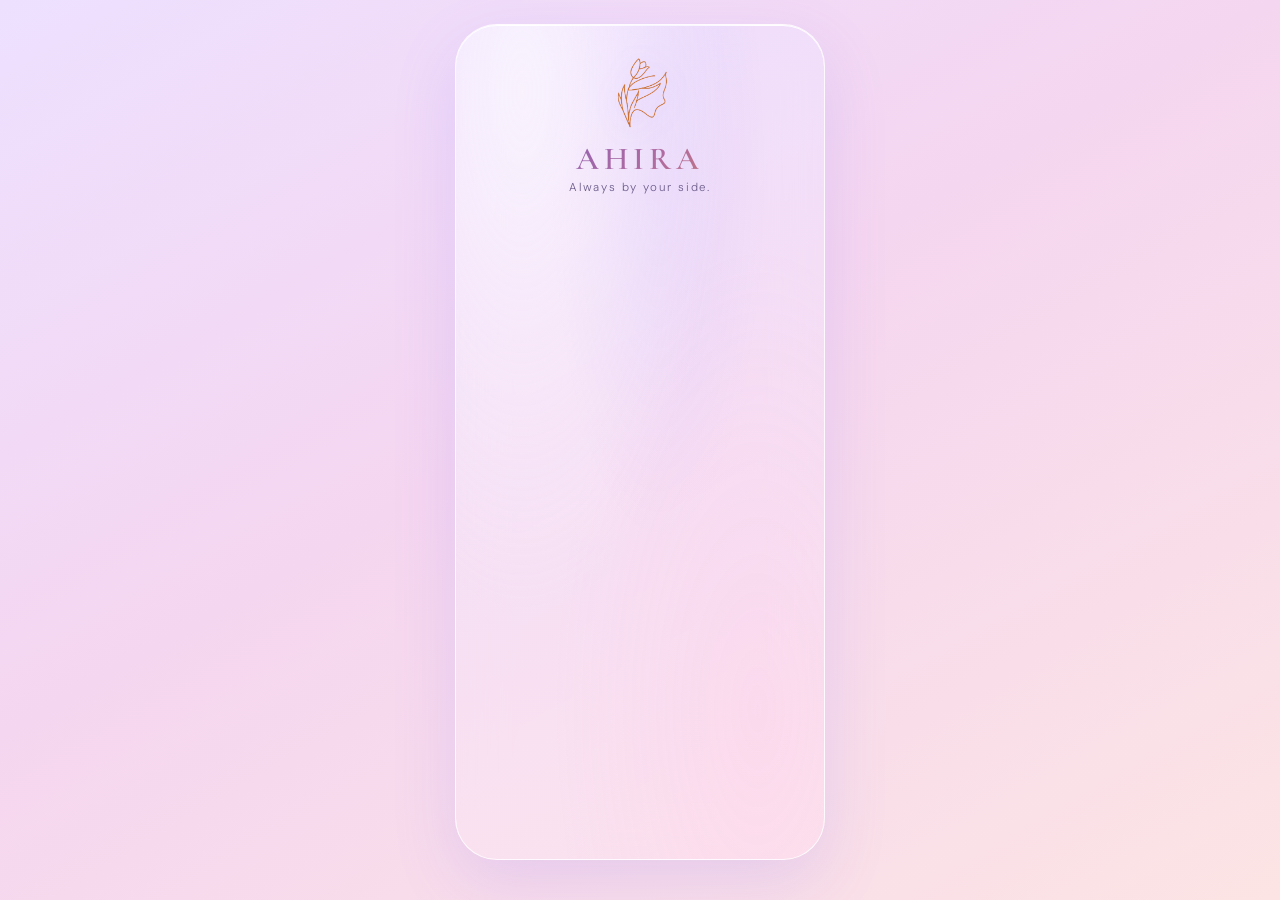
==== commit 33b4bd09: "Update print statement from 'Hello' to 'Goodbye'" ====
--- a/templates/index.html
+++ b/templates/index.html
@@ -9,703 +9,542 @@
 <body>
 <div class="phone">
 
-    <!-- ═══ LOGO ═══════════════════════════════════════════ -->
-    <div class="logoContainer">
+    <!-- ══════════════════════════════════════════════════════
+         AUTH LOGO — only visible on auth screens
+    ═══════════════════════════════════════════════════════ -->
+    <div class="logoContainer" id="authLogo">
         <img src="/static/images/logo.png" class="appLogo" alt="Ahira">
         <h1 class="brandName">AHIRA</h1>
         <p class="tagline">Always by your side.</p>
     </div>
 
-    <div class="phoneContent">
-
-    <!-- ═══════════════════════════════════════════════════════
-         HOME SCREEN
-    ════════════════════════════════════════════════════════ -->
-    <div id="homeScreen" class="screen">
-
-        <div class="summary-card">
-            <h3>Daily Summary</h3>
-            <div class="dateTimeRow">
-                <span id="dateTime">Loading...</span>
-            </div>
-            <div class="summary-status">
-                <div class="statusBox" id="overdue">
-                    <div class="statusDot">🔴</div>
-                    <div class="statusNum" id="overdueNum">0</div>
-                    <div class="statusLabel">Overdue</div>
-                </div>
-                <div class="statusBox" id="today">
-                    <div class="statusDot">🟡</div>
-                    <div class="statusNum" id="todayNum">0</div>
-                    <div class="statusLabel">Today</div>
-                </div>
-                <div class="statusBox" id="upcoming">
-                    <div class="statusDot">⚪</div>
-                    <div class="statusNum" id="upcomingNum">0</div>
-                    <div class="statusLabel">Upcoming</div>
-                </div>
-            </div>
+    <!-- ══════════════════════════════════════════════════════
+         AUTH WRAPPER
+    ═══════════════════════════════════════════════════════ -->
+    <div id="authWrapper" style="display:none;">
+
+        <!-- LOGIN -->
+        <div id="loginScreen" class="authCard">
+            <div class="authTitle">Welcome back 💜</div>
+            <div class="authSub">Sign in to your Ahira account</div>
+            <div class="formGroup">
+                <div class="formLabel">Email</div>
+                <input id="loginEmail" class="formInput" type="email" placeholder="your@email.com" autocomplete="email">
+            </div>
+            <div class="formGroup">
+                <div class="formLabel">Password</div>
+                <input id="loginPassword" class="formInput" type="password" placeholder="••••••••" autocomplete="current-password"
+                    onkeydown="if(event.key==='Enter') submitLogin()">
+            </div>
+            <div id="loginError" class="authError" style="display:none;"></div>
+            <button class="actionBtn" id="loginBtn" onclick="submitLogin()">Sign In</button>
+            <div class="authSwitch">New here? <span onclick="showAuthPanel('registerScreen')">Create an account →</span></div>
         </div>
 
-        <div class="periodHomeCard" onclick="nav('periodScreen')">
-            <div class="periodCalIcon">
-                <span id="periodDaysBig">--</span>
-                <span>days</span>
-            </div>
-            <div style="flex:1;">
-                <div style="font-weight:700;font-size:14px;color:var(--text-dark);">Period in <span id="periodDays">--</span> days</div>
-                <div class="periodDots" id="homePeriodDots"></div>
-            </div>
-            <span style="color:var(--text-light);font-size:13px;">Track ›</span>
+        <!-- REGISTER -->
+        <div id="registerScreen" class="authCard" style="display:none;">
+            <div class="authTitle">Join Ahira 🌸</div>
+            <div class="authSub">Create your personal companion account</div>
+            <div class="formGroup">
+                <div class="formLabel">Your Name</div>
+                <input id="regName" class="formInput" type="text" placeholder="e.g. Priya" autocomplete="name">
+            </div>
+            <div class="formGroup">
+                <div class="formLabel">Email</div>
+                <input id="regEmail" class="formInput" type="email" placeholder="your@email.com" autocomplete="email">
+            </div>
+            <div class="formGroup">
+                <div class="formLabel">Password</div>
+                <input id="regPassword" class="formInput" type="password" placeholder="At least 6 characters" autocomplete="new-password">
+            </div>
+            <div class="formGroup">
+                <div class="formLabel">Confirm Password</div>
+                <input id="regPasswordConfirm" class="formInput" type="password" placeholder="Re-enter password"
+                    onkeydown="if(event.key==='Enter') submitRegister()">
+            </div>
+            <div id="registerError" class="authError" style="display:none;"></div>
+            <button class="actionBtn" id="registerBtn" onclick="submitRegister()">Create Account</button>
+            <div class="authSwitch">Already have an account? <span onclick="showAuthPanel('loginScreen')">Sign in →</span></div>
         </div>
 
-        <div class="waterHomeCard">
-            <div class="cardHeader">
-                <span style="font-weight:700;font-size:15px;color:var(--text-dark);">Water Intake 💧</span>
-                <span style="font-size:12px;color:var(--purple);cursor:pointer;" onclick="nav('waterScreen')">Details ›</span>
-            </div>
-            <div class="waterDropRow" id="homeWaterDrops"></div>
-            <div class="waterAddRow">
-                <button class="waterAddBtn" onclick="addWater()">+</button>
-                <span class="waterAddLabel"><span id="homeWaterCount">0</span> / <span id="homeWaterTarget">8</span> glasses</span>
-            </div>
+    </div><!-- /authWrapper -->
+
+
+    <!-- ══════════════════════════════════════════════════════
+         APP WRAPPER — flex column: header → content → nav
+    ═══════════════════════════════════════════════════════ -->
+    <div id="appWrapper" style="display:none;">
+
+        <!-- ── APP HEADER ────────────────────────────────── -->
+        <div class="appHeader">
+            <div class="appHeaderLeft">
+                <img src="/static/images/logo.png" class="appHeaderLogo" alt="Ahira">
+                <div class="appHeaderBrand">AHIRA</div>
+            </div>
+            <button class="profileBtn" id="profileBtn" onclick="openDrawer()">?</button>
         </div>
 
-        <!-- Medicine home card -->
-        <div onclick="nav('medicineScreen',null)" style="
-            background: linear-gradient(135deg,#ede9fe,#ddd6fe 55%,#c7d2fe);
-            border: 1.5px solid rgba(196,181,253,0.55);
-            border-radius: 22px; padding: 16px; margin-top: 12px;
-            cursor: pointer; box-shadow: 0 8px 28px rgba(138,108,255,0.13);
-            display: flex; align-items: center; gap: 14px;
-            transition: transform 0.2s; position: relative; overflow: hidden;">
-            <!-- blob decoration -->
-            <div style="position:absolute;width:80px;height:80px;border-radius:50%;
-                background:#8a6cff;opacity:0.12;top:-20px;right:-16px;pointer-events:none;"></div>
-            <div style="position:absolute;width:50px;height:50px;border-radius:50%;
-                background:#c4b5fd;opacity:0.18;bottom:-14px;left:24px;pointer-events:none;"></div>
-            <!-- icon -->
-            <div style="width:52px;height:52px;border-radius:16px;flex-shrink:0;
-                background:linear-gradient(135deg,#8a6cff,#a78bfa);
-                display:flex;align-items:center;justify-content:center;font-size:24px;
-                box-shadow:0 6px 16px rgba(138,108,255,0.35);position:relative;z-index:1;">💊</div>
-            <!-- content -->
-            <div style="flex:1;min-width:0;position:relative;z-index:1;">
-                <div style="font-weight:700;font-size:15px;color:#4c1d95;">Medications</div>
-                <div id="homeMedSub" style="font-size:12px;color:#6b21a8;margin-top:2px;font-weight:500;">No medicines tracked</div>
-                <div style="width:100%;height:6px;background:rgba(139,92,246,0.18);border-radius:10px;margin-top:10px;overflow:hidden;">
-                    <div id="homeMedBarFill" style="height:100%;width:0%;border-radius:10px;background:linear-gradient(90deg,#8a6cff,#a78bfa);transition:width 0.55s ease;"></div>
-                </div>
-                <div id="homeMedMeta" style="font-size:11px;color:#7c3aed;margin-top:5px;opacity:0.75;"></div>
-            </div>
-            <span style="font-size:20px;color:#7c3aed;opacity:0.5;position:relative;z-index:1;">›</span>
+        <!-- ── SCROLLABLE CONTENT ─────────────────────────── -->
+        <div class="phoneContent">
+
+            <!-- HOME ──────────────────────────────────────── -->
+            <div id="homeScreen" class="appScreen">
+
+                <div class="summary-card">
+                    <h3 id="homeGreeting">Daily Summary</h3>
+                    <div class="dateTimeRow"><span id="dateTime">Loading...</span></div>
+                    <div class="summary-status">
+                        <div class="statusBox">
+                            <div class="statusDot">🔴</div>
+                            <div class="statusNum" id="overdueNum">0</div>
+                            <div class="statusLabel">Overdue</div>
+                        </div>
+                        <div class="statusBox">
+                            <div class="statusDot">🟡</div>
+                            <div class="statusNum" id="todayNum">0</div>
+                            <div class="statusLabel">Today</div>
+                        </div>
+                        <div class="statusBox">
+                            <div class="statusDot">⚪</div>
+                            <div class="statusNum" id="upcomingNum">0</div>
+                            <div class="statusLabel">Upcoming</div>
+                        </div>
+                    </div>
+                </div>
+
+                <!-- Daily Quote — immediately below summary -->
+                <div class="thoughtCard">
+                    <div class="quoteText" id="dailyQuote">"Loading..."</div>
+                </div>
+
+                <!-- Period card -->
+                <div class="periodHomeCard" onclick="navApp('periodScreen')">
+                    <div class="periodCalIcon">
+                        <span id="periodDaysBig">--</span><span>days</span>
+                    </div>
+                    <div style="flex:1;">
+                        <div style="font-weight:700;font-size:14px;color:var(--text-dark);">Period in <span id="periodDays">--</span> days</div>
+                        <div class="periodDots" id="homePeriodDots"></div>
+                    </div>
+                    <span style="color:var(--text-light);font-size:13px;">Track ›</span>
+                </div>
+
+                <!-- Water card -->
+                <div class="waterHomeCard">
+                    <div class="cardHeader">
+                        <span style="font-weight:700;font-size:15px;color:var(--text-dark);">Water Intake 💧</span>
+                        <span style="font-size:12px;color:var(--purple);cursor:pointer;" onclick="navApp('waterScreen')">Details ›</span>
+                    </div>
+                    <div class="waterDropRow" id="homeWaterDrops"></div>
+                    <div class="waterAddRow">
+                        <button class="waterAddBtn" onclick="addWater()">+</button>
+                        <span class="waterAddLabel"><span id="homeWaterCount">0</span> / <span id="homeWaterTarget">8</span> glasses</span>
+                    </div>
+                </div>
+
+                <!-- Medicine card -->
+                <div onclick="navApp('medicineScreen')" style="background:linear-gradient(135deg,#ede9fe,#ddd6fe 55%,#c7d2fe);border:1.5px solid rgba(196,181,253,0.55);border-radius:22px;padding:16px;margin-top:12px;cursor:pointer;box-shadow:0 8px 28px rgba(138,108,255,0.13);display:flex;align-items:center;gap:14px;transition:transform 0.2s;position:relative;overflow:hidden;">
+                    <div style="position:absolute;width:80px;height:80px;border-radius:50%;background:#8a6cff;opacity:0.12;top:-20px;right:-16px;pointer-events:none;"></div>
+                    <div style="position:absolute;width:50px;height:50px;border-radius:50%;background:#c4b5fd;opacity:0.18;bottom:-14px;left:24px;pointer-events:none;"></div>
+                    <div style="width:52px;height:52px;border-radius:16px;flex-shrink:0;background:linear-gradient(135deg,#8a6cff,#a78bfa);display:flex;align-items:center;justify-content:center;font-size:24px;box-shadow:0 6px 16px rgba(138,108,255,0.35);position:relative;z-index:1;">💊</div>
+                    <div style="flex:1;min-width:0;position:relative;z-index:1;">
+                        <div style="font-weight:700;font-size:15px;color:#4c1d95;">Medications</div>
+                        <div id="homeMedSub" style="font-size:12px;color:#6b21a8;margin-top:2px;font-weight:500;">No medicines tracked</div>
+                        <div style="width:100%;height:6px;background:rgba(139,92,246,0.18);border-radius:10px;margin-top:10px;overflow:hidden;">
+                            <div id="homeMedBarFill" style="height:100%;width:0%;border-radius:10px;background:linear-gradient(90deg,#8a6cff,#a78bfa);transition:width 0.55s ease;"></div>
+                        </div>
+                        <div id="homeMedMeta" style="font-size:11px;color:#7c3aed;margin-top:5px;opacity:0.75;"></div>
+                    </div>
+                    <span style="font-size:20px;color:#7c3aed;opacity:0.5;position:relative;z-index:1;">›</span>
+                </div>
+
+                <!-- Grocery card -->
+                <div onclick="navApp('groceryScreen')" style="background:linear-gradient(135deg,#dcfce7,#bbf7d0 55%,#99f6e4);border:1.5px solid rgba(134,239,172,0.55);border-radius:22px;padding:16px;margin-top:12px;cursor:pointer;box-shadow:0 8px 28px rgba(34,197,94,0.12);display:flex;align-items:center;gap:14px;transition:transform 0.2s;position:relative;overflow:hidden;">
+                    <div style="position:absolute;width:80px;height:80px;border-radius:50%;background:#22c55e;opacity:0.12;top:-20px;right:-16px;pointer-events:none;"></div>
+                    <div style="position:absolute;width:50px;height:50px;border-radius:50%;background:#4ade80;opacity:0.18;bottom:-14px;left:24px;pointer-events:none;"></div>
+                    <div style="width:52px;height:52px;border-radius:16px;flex-shrink:0;background:linear-gradient(135deg,#16a34a,#4ade80);display:flex;align-items:center;justify-content:center;font-size:24px;box-shadow:0 6px 16px rgba(34,197,94,0.35);position:relative;z-index:1;">🛒</div>
+                    <div style="flex:1;min-width:0;position:relative;z-index:1;">
+                        <div style="font-weight:700;font-size:15px;color:#14532d;">Grocery</div>
+                        <div id="homeGrocerySub" style="font-size:12px;color:#166534;margin-top:2px;font-weight:500;">No items tracked</div>
+                        <div style="width:100%;height:6px;background:rgba(34,197,94,0.18);border-radius:10px;margin-top:10px;overflow:hidden;">
+                            <div id="homeGroceryBarFill" style="height:100%;width:0%;border-radius:10px;background:linear-gradient(90deg,#22c55e,#4ade80);transition:width 0.55s ease;"></div>
+                        </div>
+                        <div id="homeGroceryMeta" style="font-size:11px;color:#16a34a;margin-top:5px;opacity:0.75;"></div>
+                    </div>
+                    <span style="font-size:20px;color:#16a34a;opacity:0.5;position:relative;z-index:1;">›</span>
+                </div>
+
+                <div id="homeAlerts"></div>
+
+            </div><!-- /homeScreen -->
+
+
+            <!-- CHAT ──────────────────────────────────────── -->
+            <div id="chatScreen" class="appScreen" style="display:none;">
+                <div class="chatHeader">
+                    <div class="chatAvatarWrap"><div class="chatAvatar">A</div><div class="chatOnlineDot"></div></div>
+                    <div><div class="chatHeaderName">Ahira</div><div class="chatHeaderStatus">Always here for you 💜</div></div>
+                </div>
+                <div class="chatBox" id="chat">
+                    <div class="chatDateDivider">Today</div>
+                    <div class="botMsgWrap">
+                        <div class="botAvatar">A</div>
+                        <div class="botMsg" id="chatWelcomeMsg">Hi! I'm Ahira 💜 How can I help you today?</div>
+                    </div>
+                    <div class="chatSuggestions">
+                        <button class="suggBtn" onclick="quickChat('What should I cook today?')">🍽 Meal ideas</button>
+                        <button class="suggBtn" onclick="quickChat('Plan my day')">☀️ Plan my day</button>
+                        <button class="suggBtn" onclick="quickChat('I feel stressed')">💆 I feel stressed</button>
+                    </div>
+                </div>
+                <div class="chatInputWrap">
+                    <div class="chatInputRow">
+                        <input id="message" class="chatInputField" placeholder="Message Ahira..."
+                            onkeydown="if(event.key==='Enter') sendMessage()">
+                        <button class="chatSendBtn" onclick="sendMessage()">
+                            <svg width="18" height="18" viewBox="0 0 24 24" fill="none" stroke="currentColor" stroke-width="2.5"><line x1="22" y1="2" x2="11" y2="13"/><polygon points="22 2 15 22 11 13 2 9 22 2"/></svg>
+                        </button>
+                    </div>
+                </div>
+            </div><!-- /chatScreen -->
+
+
+            <!-- PLANNER ───────────────────────────────────── -->
+            <div id="plannerScreen" class="appScreen" style="display:none;">
+                <div class="plannerHeader">
+                    <div><div class="screenTitle">My Planner</div><div style="font-size:12px;color:var(--text-light);" id="plannerDateLabel"></div></div>
+                    <button class="addPillBtn" onclick="openAddTask()">+ Add</button>
+                </div>
+                <div class="calStrip" id="calStrip"></div>
+
+                <div id="addTaskModal" class="modalOverlay" style="display:none;" onclick="closeAddTask(event)">
+                    <div class="modalCard" onclick="event.stopPropagation()">
+                        <div class="modalTitle">New Task</div>
+                        <div class="formGroup"><div class="formLabel">Task Name</div><input id="taskInput" class="formInput" placeholder="What needs to be done?"></div>
+                        <div class="formRow">
+                            <div class="formGroup" style="flex:1;"><div class="formLabel">Date</div><input id="dateInput" class="formInput" type="date"></div>
+                            <div class="formGroup" style="flex:1;"><div class="formLabel">Time</div><input id="timeInput" class="formInput" type="time"></div>
+                        </div>
+                        <div class="formGroup"><div class="formLabel">Type</div>
+                            <div class="typeChips" id="taskTypeChips">
+                                <span class="typeChip active" data-val="task">📋 Task</span>
+                                <span class="typeChip" data-val="event">🎉 Event</span>
+                                <span class="typeChip" data-val="reminder">🔔 Reminder</span>
+                            </div>
+                        </div>
+                        <div class="formGroup"><div class="formLabel">Priority</div>
+                            <div class="typeChips" id="taskPriorityChips">
+                                <span class="typeChip active" data-val="normal">Normal</span>
+                                <span class="typeChip" data-val="high" style="color:#ff6b8a;">🔥 High</span>
+                                <span class="typeChip" data-val="low">Low</span>
+                            </div>
+                        </div>
+                        <div class="formGroup">
+                            <label style="display:flex;align-items:center;gap:8px;font-size:13px;color:var(--text-mid);cursor:pointer;">
+                                <input type="checkbox" id="pinTask" style="accent-color:var(--purple);width:16px;height:16px;"> 📌 Pin as Upcoming Event
+                            </label>
+                        </div>
+                        <div class="btnGroup" style="margin-top:14px;">
+                            <button class="actionBtn" onclick="saveTask()">Save Task</button>
+                            <button class="secondaryBtn" onclick="closeAddTask()">Cancel</button>
+                        </div>
+                    </div>
+                </div>
+
+                <div id="pinnedSection" style="display:none;"><div class="sectionLabel">📌 Pinned Events</div><div id="pinnedList"></div></div>
+                <div class="sectionLabel">Today's Tasks</div><div id="todayTaskList"></div>
+                <div class="sectionLabel" style="margin-top:14px;">Upcoming</div><div id="upcomingTaskList"></div>
+                <div class="sectionLabel" style="margin-top:14px;cursor:pointer;" onclick="toggleCompleted()">Done <span id="completedToggleArrow">›</span></div>
+                <div id="completedTaskList" style="display:none;"></div>
+            </div><!-- /plannerScreen -->
+
+
+            <!-- WELLNESS ──────────────────────────────────── -->
+            <div id="wellnessScreen" class="appScreen" style="display:none;">
+                <h2 class="sectionTitle">Wellness</h2>
+                <p style="font-size:13px;color:var(--text-light);margin-bottom:4px;">Your daily health overview</p>
+
+                <!-- Mood checker — placed above period tracker -->
+                <div class="moodCard">
+                    <div class="moodCardBlob"></div>
+                    <div class="moodCardTitle">How are you feeling? 💜</div>
+                    <div class="moodCardSub">Tap your mood — Ahira responds</div>
+                    <div class="moodGrid">
+                        <button class="moodBtn" onclick="selectMood(this,'happy','😊')"><span class="moodEmoji">😊</span><span class="moodLabel">Happy</span></button>
+                        <button class="moodBtn" onclick="selectMood(this,'calm','😌')"><span class="moodEmoji">😌</span><span class="moodLabel">Calm</span></button>
+                        <button class="moodBtn" onclick="selectMood(this,'tired','😴')"><span class="moodEmoji">😴</span><span class="moodLabel">Tired</span></button>
+                        <button class="moodBtn" onclick="selectMood(this,'sad','😢')"><span class="moodEmoji">😢</span><span class="moodLabel">Sad</span></button>
+                        <button class="moodBtn" onclick="selectMood(this,'stressed','😤')"><span class="moodEmoji">😤</span><span class="moodLabel">Stressed</span></button>
+                        <button class="moodBtn" onclick="selectMood(this,'anxious','😰')"><span class="moodEmoji">😰</span><span class="moodLabel">Anxious</span></button>
+                        <button class="moodBtn" onclick="selectMood(this,'energetic','⚡')"><span class="moodEmoji">⚡</span><span class="moodLabel">Energetic</span></button>
+                        <button class="moodBtn" onclick="selectMood(this,'grateful','🥰')"><span class="moodEmoji">🥰</span><span class="moodLabel">Grateful</span></button>
+                    </div>
+                    <div class="moodResponse" id="moodResponse"></div>
+                </div>
+                <div class="wellnessCard" onclick="navApp('periodScreen')">
+                    <div class="wellnessIconBox" style="background:linear-gradient(135deg,rgba(255,182,193,0.5),rgba(255,154,118,0.4));">🌸</div>
+                    <div class="wellnessCardInfo"><div class="wellnessCardTitle">Period Tracker</div><div class="wellnessCardSub" id="wellPeriodSub">Set your last period date</div></div>
+                    <div class="wellnessArrow">›</div>
+                </div>
+                <div class="wellnessCard" onclick="navApp('medicineScreen')">
+                    <div class="wellnessIconBox" style="background:linear-gradient(135deg,rgba(196,181,253,0.45),rgba(147,197,253,0.35));">💊</div>
+                    <div class="wellnessCardInfo"><div class="wellnessCardTitle">Medication Tracker</div><div class="wellnessCardSub" id="wellMedSub">No medicines tracked</div></div>
+                    <div class="wellnessArrow">›</div>
+                </div>
+                <div class="wellnessCard" onclick="navApp('waterScreen')">
+                    <div class="wellnessIconBox" style="background:linear-gradient(135deg,rgba(147,210,253,0.5),rgba(100,180,255,0.35));">💧</div>
+                    <div class="wellnessCardInfo"><div class="wellnessCardTitle">Water Intake</div><div class="wellnessCardSub" id="wellWaterSub">0 / 8 glasses today</div></div>
+                    <div class="wellnessArrow">›</div>
+                </div>
+                <div class="wellnessCard" onclick="navApp('groceryScreen')">
+                    <div class="wellnessIconBox" style="background:linear-gradient(135deg,rgba(167,243,208,0.5),rgba(110,231,183,0.35));">🛒</div>
+                    <div class="wellnessCardInfo"><div class="wellnessCardTitle">Grocery List</div><div class="wellnessCardSub" id="wellGrocerySub">Manage your grocery</div></div>
+                    <div class="wellnessArrow">›</div>
+                </div>
+            </div><!-- /wellnessScreen -->
+
+
+            <!-- PERIOD ────────────────────────────────────── -->
+            <div id="periodScreen" class="appScreen" style="display:none;">
+                <div class="screenHeader"><button class="backBtn" onclick="navApp('wellnessScreen')">‹</button><span class="screenTitle">Period Tracker</span></div>
+                <div class="periodBigCard"><div class="periodBigLabel" id="periodBigLabel">Next Period in -- Days</div><div class="progressBar" style="margin-top:14px;"><div id="periodFillDetail"></div></div><div class="periodDateLabel" id="periodDateLabel">Set your last period date</div></div>
+                <div class="cardSoft">
+                    <div class="cardHeader">Cycle Info</div>
+                    <div class="infoRow"><span>Cycle Length</span><b>28 days</b></div>
+                    <div class="infoRow"><span>Next Period</span><b><span id="periodDaysDetail">--</span> days</b></div>
+                    <div class="infoRow"><span>Ovulation</span><b>Day 14</b></div>
+                </div>
+                <div class="cardSoft">
+                    <div class="cardHeader" style="margin-bottom:8px;">Cycle Insights</div>
+                    <div class="insightItem"><span class="insightDot" style="background:#ffb3c6;"></span>Prepare for PMS symptoms &amp; cravings</div>
+                    <div class="insightItem"><span class="insightDot" style="background:#93c5fd;"></span>Stay hydrated during this time</div>
+                    <div class="insightItem"><span class="insightDot" style="background:#d1d5db;"></span>Use heating pad for cramps</div>
+                </div>
+                <div class="cardSoft">
+                    <div class="cardHeader" style="margin-bottom:10px;">Cycle Timeline</div>
+                    <div class="cycleTimeline"><div class="cyclePhase" style="flex:1;background:#ffb3c6;"></div><div class="cyclePhase" style="flex:2;background:#cdb4db;"></div><div class="cyclePhase" style="flex:1;background:#a2d2ff;"></div><div class="cyclePhase" style="flex:2;background:#bde0fe;"></div></div>
+                    <div class="cycleLabels"><span>Period</span><span>Follicular</span><span>Ovulation</span><span>Luteal</span></div>
+                </div>
+                <div class="btnGroup"><button class="actionBtn" onclick="setPeriodDate()">Update Date</button><button class="secondaryBtn" onclick="navApp('wellnessScreen')">← Back</button></div>
+            </div><!-- /periodScreen -->
+
+
+            <!-- MEDICINE ──────────────────────────────────── -->
+            <div id="medicineScreen" class="appScreen" style="display:none;">
+                <div class="screenHeader"><button class="backBtn" onclick="navApp('wellnessScreen')">‹</button><span class="screenTitle">Medications</span><button class="addPillBtn" style="margin-left:auto;" onclick="toggleMedicineForm()">+ Add</button></div>
+                <div class="medSummaryStrip">
+                    <div class="medSummaryBox"><div class="medSummaryNum" id="medTotalCount">0</div><div class="medSummaryLabel">Total</div></div>
+                    <div class="medSummaryBox" style="border-color:rgba(255,107,138,0.3);"><div class="medSummaryNum" style="color:#ff6b8a;" id="medLowCount">0</div><div class="medSummaryLabel">Low Stock</div></div>
+                    <div class="medSummaryBox" style="border-color:rgba(100,200,100,0.3);"><div class="medSummaryNum" style="color:#4caf50;" id="medTakenCount">0</div><div class="medSummaryLabel">Taken Today</div></div>
+                </div>
+                <div class="filterTabs">
+                    <button class="filterTab active" onclick="filterMeds('all',this)">All</button>
+                    <button class="filterTab" onclick="filterMeds('morning',this)">☀️ Morning</button>
+                    <button class="filterTab" onclick="filterMeds('afternoon',this)">🌤 Noon</button>
+                    <button class="filterTab" onclick="filterMeds('evening',this)">🌙 Evening</button>
+                </div>
+                <div id="medicineList"></div>
+                <button class="actionBtn" onclick="toggleMedicineForm()">+ Add Medicine</button>
+                <div id="medicineForm" class="medFormCard" style="display:none;">
+                    <div class="modalTitle" style="margin-bottom:12px;">Add Medicine</div>
+                    <div class="formGroup"><div class="formLabel">Medicine Name</div><input id="medName" class="formInput" placeholder="e.g. Vitamin D3"></div>
+                    <div class="formRow">
+                        <div class="formGroup" style="flex:1;"><div class="formLabel">Dose (mg)</div><input id="medDose" class="formInput" type="number" placeholder="500"></div>
+                        <div class="formGroup" style="flex:1;"><div class="formLabel">Stock</div><input id="medStock" class="formInput" type="number" placeholder="30"></div>
+                    </div>
+                    <div class="formRow">
+                        <div class="formGroup" style="flex:1;"><div class="formLabel">Time</div><input id="medTime" class="formInput" type="time"></div>
+                        <div class="formGroup" style="flex:1;"><div class="formLabel">Frequency</div>
+                            <select id="medFrequency" class="formInput"><option value="morning">Morning</option><option value="afternoon">Afternoon</option><option value="evening">Evening</option><option value="weekly">Weekly</option></select>
+                        </div>
+                    </div>
+                    <div class="formGroup"><div class="formLabel">Priority</div>
+                        <div class="typeChips" id="medPriorityChips"><span class="typeChip active" data-val="normal">Normal</span><span class="typeChip" data-val="high" style="color:#ff6b8a;">🔥 Critical</span></div>
+                    </div>
+                    <div class="formGroup"><div class="formLabel">Notes</div><input id="medNotes" class="formInput" placeholder="e.g. Take with food"></div>
+                    <div class="btnGroup"><button class="actionBtn" onclick="addMedicine()">Save</button><button class="secondaryBtn" onclick="toggleMedicineForm()">Cancel</button></div>
+                </div>
+            </div><!-- /medicineScreen -->
+
+
+            <!-- WATER ─────────────────────────────────────── -->
+            <div id="waterScreen" class="appScreen" style="display:none;">
+                <div class="screenHeader"><button class="backBtn" onclick="navApp('wellnessScreen')">‹</button><span class="screenTitle">Water Intake</span><button class="addPillBtn" style="margin-left:auto;" onclick="openWaterTarget()">Set Goal</button></div>
+                <div class="waterRingCard">
+                    <div class="waterRingOuter">
+                        <svg class="waterRingSvg" viewBox="0 0 120 120"><circle class="ringTrack" cx="60" cy="60" r="50"/><circle class="ringFill" id="waterRingCircle" cx="60" cy="60" r="50" stroke-dasharray="314" stroke-dashoffset="314"/></svg>
+                        <div class="waterRingInner"><div class="waterRingCount" id="detailWaterCount">0</div><div class="waterRingLabel">glasses</div></div>
+                    </div>
+                    <div style="text-align:center;margin-top:8px;"><span style="font-size:13px;color:var(--text-mid);">Target: <b id="waterTargetLabel">8</b> · <span id="waterMlLabel">0 ml</span></span></div>
+                </div>
+                <div class="waterGlassGrid" id="detailWaterGlasses"></div>
+                <div class="btnGroup"><button class="actionBtn" onclick="addWater()">+ Add Glass</button><button class="secondaryBtn" onclick="removeWater()">– Remove</button></div>
+                <button class="secondaryBtn" style="margin-top:6px;" onclick="resetWater()">↺ Reset Today</button>
+                <div class="sectionLabel" style="margin-top:16px;">⏱ Today's Log</div>
+                <div id="waterLog" class="waterLogList"></div>
+                <div class="sectionLabel" style="margin-top:16px;">📊 Weekly Progress</div>
+                <div class="waterChartWrap"><div class="waterBars" id="waterBarChart"></div><div class="waterBarLabels" id="waterBarLabels"></div></div>
+                <div class="cardSoft" style="margin-top:12px;">
+                    <div class="cardHeader" style="margin-bottom:8px;">💡 Hydration Tips</div>
+                    <div class="tipItem">🌅 Start your morning with a full glass of water</div>
+                    <div class="tipItem">🍋 Add lemon slices for extra hydration</div>
+                    <div class="tipItem">🔔 Set alarms every 2 hours as reminders</div>
+                    <div class="tipItem">🥗 Eat water-rich foods like cucumber &amp; melon</div>
+                </div>
+                <div id="waterTargetModal" class="modalOverlay" style="display:none;" onclick="closeWaterTarget(event)">
+                    <div class="modalCard" onclick="event.stopPropagation()">
+                        <div class="modalTitle">Set Daily Goal</div>
+                        <div class="formGroup"><div class="formLabel">Target (glasses)</div><input id="waterTargetInput" class="formInput" type="number" min="1" max="20" placeholder="8"></div>
+                        <div class="btnGroup" style="margin-top:12px;"><button class="actionBtn" onclick="saveWaterTarget()">Save</button><button class="secondaryBtn" onclick="closeWaterTarget()">Cancel</button></div>
+                    </div>
+                </div>
+            </div><!-- /waterScreen -->
+
+
+            <!-- GROCERY ───────────────────────────────────── -->
+            <div id="groceryScreen" class="appScreen" style="display:none;">
+                <div class="screenHeader"><button class="backBtn" onclick="navApp('wellnessScreen')">‹</button><span class="screenTitle">Grocery List</span><button class="addPillBtn" style="margin-left:auto;" onclick="openGroceryForm()">+ Add</button></div>
+                <div class="medSummaryStrip">
+                    <div class="medSummaryBox"><div class="medSummaryNum" id="groceryTotalCount">0</div><div class="medSummaryLabel">Total Items</div></div>
+                    <div class="medSummaryBox" style="border-color:rgba(255,107,138,0.3);"><div class="medSummaryNum" style="color:#ff6b8a;" id="groceryUrgentCount">0</div><div class="medSummaryLabel">Urgent</div></div>
+                    <div class="medSummaryBox" style="border-color:rgba(100,200,100,0.3);"><div class="medSummaryNum" style="color:#4caf50;" id="groceryDoneCount">0</div><div class="medSummaryLabel">Collected</div></div>
+                </div>
+                <div class="filterTabs">
+                    <button class="filterTab active" onclick="filterGrocery('all',this)">All</button>
+                    <button class="filterTab" onclick="filterGrocery('veggies',this)">🥕 Veggies</button>
+                    <button class="filterTab" onclick="filterGrocery('dairy',this)">🥛 Dairy</button>
+                    <button class="filterTab" onclick="filterGrocery('snacks',this)">🍪 Snacks</button>
+                    <button class="filterTab" onclick="filterGrocery('other',this)">📦 Other</button>
+                </div>
+                <div id="groceryFormModal" class="modalOverlay" style="display:none;" onclick="closeGroceryForm(event)">
+                    <div class="modalCard" onclick="event.stopPropagation()">
+                        <div class="modalTitle">Add Grocery Item</div>
+                        <div class="formGroup"><div class="formLabel">Item Name</div><input id="groceryName" class="formInput" placeholder="e.g. Spinach"></div>
+                        <div class="formRow">
+                            <div class="formGroup" style="flex:1;"><div class="formLabel">Quantity</div><input id="groceryQty" class="formInput" type="number" placeholder="2"></div>
+                            <div class="formGroup" style="flex:1;"><div class="formLabel">Unit</div><select id="groceryUnit" class="formInput"><option value="pcs">pcs</option><option value="kg">kg</option><option value="g">grams</option><option value="L">litres</option><option value="pack">pack</option><option value="dozen">dozen</option></select></div>
+                        </div>
+                        <div class="formRow">
+                            <div class="formGroup" style="flex:1;"><div class="formLabel">Category</div><select id="groceryCat" class="formInput"><option value="veggies">🥕 Veggies</option><option value="dairy">🥛 Dairy</option><option value="snacks">🍪 Snacks</option><option value="other">📦 Other</option></select></div>
+                            <div class="formGroup" style="flex:1;"><div class="formLabel">Urgency</div><select id="groceryUrgency" class="formInput"><option value="normal">Normal</option><option value="urgent">🔴 Urgent</option><option value="low">Low</option></select></div>
+                        </div>
+                        <div class="formGroup"><div class="formLabel">Deadline (optional)</div><input id="groceryDeadline" class="formInput" type="date"></div>
+                        <div class="formGroup"><div class="formLabel">Notes</div><input id="groceryNotes" class="formInput" placeholder="e.g. Organic preferred"></div>
+                        <div class="btnGroup" style="margin-top:14px;"><button class="actionBtn" onclick="addGroceryItem()">Add Item</button><button class="secondaryBtn" onclick="closeGroceryForm()">Cancel</button></div>
+                    </div>
+                </div>
+                <div id="urgentGrocerySection"><div class="sectionLabel">🔴 Urgent</div><div id="urgentGroceryList"></div></div>
+                <div class="sectionLabel" style="margin-top:12px;">🧺 All Items</div>
+                <div id="groceryFullList"></div>
+            </div><!-- /groceryScreen -->
+
+        </div><!-- /phoneContent -->
+
+        <!-- ── BOTTOM NAV (flex child — never overlaps content) -->
+        <div class="nav" id="mainNav">
+            <button class="navItem active" onclick="navApp('homeScreen',this)">
+                <span class="navIcon">🏠</span><span class="navLabel">Home</span>
+            </button>
+            <button class="navItem" onclick="navApp('chatScreen',this)">
+                <span class="navIcon">💬</span><span class="navLabel">Ahira</span>
+            </button>
+            <button class="navItem" onclick="navApp('plannerScreen',this)">
+                <span class="navIcon">📅</span><span class="navLabel">Planner</span>
+            </button>
+            <button class="navItem" onclick="navApp('wellnessScreen',this)">
+                <span class="navIcon">❤️</span><span class="navLabel">Wellness</span>
+            </button>
         </div>
 
-        <!-- Grocery home card -->
-        <div onclick="nav('groceryScreen',null)" style="
-            background: linear-gradient(135deg,#dcfce7,#bbf7d0 55%,#99f6e4);
-            border: 1.5px solid rgba(134,239,172,0.55);
-            border-radius: 22px; padding: 16px; margin-top: 12px;
-            cursor: pointer; box-shadow: 0 8px 28px rgba(34,197,94,0.12);
-            display: flex; align-items: center; gap: 14px;
-            transition: transform 0.2s; position: relative; overflow: hidden;">
-            <div style="position:absolute;width:80px;height:80px;border-radius:50%;
-                background:#22c55e;opacity:0.12;top:-20px;right:-16px;pointer-events:none;"></div>
-            <div style="position:absolute;width:50px;height:50px;border-radius:50%;
-                background:#4ade80;opacity:0.18;bottom:-14px;left:24px;pointer-events:none;"></div>
-            <div style="width:52px;height:52px;border-radius:16px;flex-shrink:0;
-                background:linear-gradient(135deg,#16a34a,#4ade80);
-                display:flex;align-items:center;justify-content:center;font-size:24px;
-                box-shadow:0 6px 16px rgba(34,197,94,0.35);position:relative;z-index:1;">🛒</div>
-            <div style="flex:1;min-width:0;position:relative;z-index:1;">
-                <div style="font-weight:700;font-size:15px;color:#14532d;">Grocery</div>
-                <div id="homeGrocerySub" style="font-size:12px;color:#166534;margin-top:2px;font-weight:500;">No items tracked</div>
-                <div style="width:100%;height:6px;background:rgba(34,197,94,0.18);border-radius:10px;margin-top:10px;overflow:hidden;">
-                    <div id="homeGroceryBarFill" style="height:100%;width:0%;border-radius:10px;background:linear-gradient(90deg,#22c55e,#4ade80);transition:width 0.55s ease;"></div>
-                </div>
-                <div id="homeGroceryMeta" style="font-size:11px;color:#16a34a;margin-top:5px;opacity:0.75;"></div>
-            </div>
-            <span style="font-size:20px;color:#16a34a;opacity:0.5;position:relative;z-index:1;">›</span>
+        <!-- ── PROFILE DRAWER ──────────────────────────────── -->
+        <div class="drawerOverlay" id="drawerOverlay" onclick="closeDrawer()"></div>
+
+        <div class="profileDrawer" id="profileDrawer">
+            <!-- Gradient header -->
+            <div class="drawerHeader">
+                <button class="drawerCloseBtn" onclick="closeDrawer()">✕</button>
+                <div class="drawerAvatar" id="drawerAvatar">?</div>
+                <div class="drawerName"  id="drawerName">Loading...</div>
+                <div class="drawerEmail" id="drawerEmail">...</div>
+            </div>
+
+            <!-- Drawer body -->
+            <div class="drawerBody">
+
+                <!-- Account -->
+                <div class="drawerSectionTitle">Account</div>
+                <div class="drawerItem">
+                    <div class="drawerItemIcon" style="background:rgba(138,108,255,0.1);">👤</div>
+                    <div class="drawerItemText"><div class="drawerItemLabel">Edit Profile</div><div class="drawerItemSub">Name and email</div></div>
+                    <span class="drawerItemArrow">›</span>
+                </div>
+                <div class="drawerItem">
+                    <div class="drawerItemIcon" style="background:rgba(255,182,193,0.2);">🌸</div>
+                    <div class="drawerItemText"><div class="drawerItemLabel">Period Settings</div><div class="drawerItemSub">Cycle length, start date</div></div>
+                    <span class="drawerItemArrow" onclick="navApp('periodScreen');closeDrawer()">›</span>
+                </div>
+
+                <div class="drawerDivider"></div>
+
+                <!-- Notifications -->
+                <div class="drawerSectionTitle">Notifications</div>
+                <div class="drawerItem">
+                    <div class="drawerItemIcon" style="background:rgba(251,191,36,0.15);">🔔</div>
+                    <div class="drawerItemText"><div class="drawerItemLabel">Reminder Alerts</div><div class="drawerItemSub">Task and event reminders</div></div>
+                    <button class="drawerToggle on" id="toggleReminders" onclick="toggleSetting(this)"></button>
+                </div>
+                <div class="drawerItem">
+                    <div class="drawerItemIcon" style="background:rgba(147,197,253,0.2);">💧</div>
+                    <div class="drawerItemText"><div class="drawerItemLabel">Water Reminders</div><div class="drawerItemSub">Hourly hydration nudges</div></div>
+                    <button class="drawerToggle on" id="toggleWater" onclick="toggleSetting(this)"></button>
+                </div>
+                <div class="drawerItem">
+                    <div class="drawerItemIcon" style="background:rgba(196,181,253,0.2);">💊</div>
+                    <div class="drawerItemText"><div class="drawerItemLabel">Medicine Reminders</div><div class="drawerItemSub">Daily medicine alerts</div></div>
+                    <button class="drawerToggle on" id="toggleMedicine" onclick="toggleSetting(this)"></button>
+                </div>
+                <div class="drawerItem">
+                    <div class="drawerItemIcon" style="background:rgba(255,182,193,0.2);">🌸</div>
+                    <div class="drawerItemText"><div class="drawerItemLabel">Period Alerts</div><div class="drawerItemSub">Cycle predictions &amp; PMS</div></div>
+                    <button class="drawerToggle on" id="togglePeriod" onclick="toggleSetting(this)"></button>
+                </div>
+
+                <div class="drawerDivider"></div>
+
+                <!-- Preferences -->
+                <div class="drawerSectionTitle">Preferences</div>
+                <div class="drawerItem">
+                    <div class="drawerItemIcon" style="background:rgba(167,243,208,0.2);">🎯</div>
+                    <div class="drawerItemText"><div class="drawerItemLabel">Daily Water Goal</div><div class="drawerItemSub" id="drawerWaterGoal">8 glasses per day</div></div>
+                    <span class="drawerItemArrow" onclick="navApp('waterScreen');closeDrawer();openWaterTarget()">›</span>
+                </div>
+                <div class="drawerItem">
+                    <div class="drawerItemIcon" style="background:rgba(252,211,77,0.15);">✨</div>
+                    <div class="drawerItemText"><div class="drawerItemLabel">Daily Quotes</div><div class="drawerItemSub">Motivational quote rotation</div></div>
+                    <button class="drawerToggle on" id="toggleQuotes" onclick="toggleSetting(this)"></button>
+                </div>
+
+                <div class="drawerDivider"></div>
+
+                <!-- About -->
+                <div class="drawerSectionTitle">About</div>
+                <div class="drawerItem">
+                    <div class="drawerItemIcon" style="background:rgba(138,108,255,0.1);">💜</div>
+                    <div class="drawerItemText"><div class="drawerItemLabel">About Ahira</div><div class="drawerItemSub">Version 1.0 · Always by your side</div></div>
+                    <span class="drawerItemArrow">›</span>
+                </div>
+
+                <!-- Logout -->
+                <button class="drawerLogoutBtn" onclick="submitLogout()">
+                    <span>🚪</span> Sign Out
+                </button>
+
+            </div>
         </div>
 
-        <!-- Mood checker -->
-        <div style="
-            background: linear-gradient(145deg,rgba(237,224,255,0.72),rgba(252,228,240,0.65));
-            border: 1.5px solid rgba(196,181,253,0.45);
-            border-radius: 22px; padding: 18px; margin-top: 12px;
-            box-shadow: 0 8px 28px rgba(138,108,255,0.11);
-            position: relative; overflow: hidden;">
-            <!-- top-right glow blob -->
-            <div style="position:absolute;width:100px;height:100px;border-radius:50%;
-                background:linear-gradient(135deg,#c4b5fd,#f0abcb);opacity:0.25;
-                top:-30px;right:-30px;pointer-events:none;"></div>
-
-            <div style="font-size:15px;font-weight:700;color:#3d2e6b;margin-bottom:2px;">How are you feeling? 💜</div>
-            <div style="font-size:12px;color:#a89cc8;margin-bottom:14px;">Tap your mood — Ahira will respond</div>
-
-            <div style="display:grid;grid-template-columns:repeat(4,1fr);gap:8px;">
-                <button class="moodBtn" onclick="selectMood(this,'happy','😊')">
-                    <span class="moodEmoji">😊</span><span class="moodLabel">Happy</span>
-                </button>
-                <button class="moodBtn" onclick="selectMood(this,'calm','😌')">
-                    <span class="moodEmoji">😌</span><span class="moodLabel">Calm</span>
-                </button>
-                <button class="moodBtn" onclick="selectMood(this,'tired','😴')">
-                    <span class="moodEmoji">😴</span><span class="moodLabel">Tired</span>
-                </button>
-                <button class="moodBtn" onclick="selectMood(this,'sad','😢')">
-                    <span class="moodEmoji">😢</span><span class="moodLabel">Sad</span>
-                </button>
-                <button class="moodBtn" onclick="selectMood(this,'stressed','😤')">
-                    <span class="moodEmoji">😤</span><span class="moodLabel">Stressed</span>
-                </button>
-                <button class="moodBtn" onclick="selectMood(this,'anxious','😰')">
-                    <span class="moodEmoji">😰</span><span class="moodLabel">Anxious</span>
-                </button>
-                <button class="moodBtn" onclick="selectMood(this,'energetic','⚡')">
-                    <span class="moodEmoji">⚡</span><span class="moodLabel">Energetic</span>
-                </button>
-                <button class="moodBtn" onclick="selectMood(this,'grateful','🥰')">
-                    <span class="moodEmoji">🥰</span><span class="moodLabel">Grateful</span>
-                </button>
-            </div>
-            <div class="moodResponse" id="moodResponse"></div>
-        </div>
-
-        <!-- Smart alert banners -->
-        <div id="homeAlerts"></div>
-
-        <div class="thoughtCard">"Embrace the day with a smile. Good things are coming 💜"</div>
-
-    </div><!-- /homeScreen -->
-
-
-    <!-- ═══════════════════════════════════════════════════════
-         CHAT SCREEN
-    ════════════════════════════════════════════════════════ -->
-    <div id="chatScreen" class="screen" style="display:none;">
-
-        <div class="chatHeader">
-            <div class="chatAvatarWrap">
-                <div class="chatAvatar">A</div>
-                <div class="chatOnlineDot"></div>
-            </div>
-            <div>
-                <div class="chatHeaderName">Ahira</div>
-                <div class="chatHeaderStatus">Always here for you 💜</div>
-            </div>
-        </div>
-
-        <div class="chatBox" id="chat">
-            <div class="chatDateDivider">Today</div>
-            <div class="botMsgWrap">
-                <div class="botAvatar">A</div>
-                <div class="botMsg">Hi! I'm Ahira 💜<br>I'm here to help with your day, meals, reminders, and anything on your mind.</div>
-            </div>
-            <div class="chatSuggestions">
-                <button class="suggBtn" onclick="quickChat('What should I cook today?')">🍽 Meal ideas</button>
-                <button class="suggBtn" onclick="quickChat('Plan my day')">☀️ Plan my day</button>
-                <button class="suggBtn" onclick="quickChat('I feel stressed')">💆 I feel stressed</button>
-            </div>
-        </div>
-
-        <div class="chatInputWrap">
-            <div class="chatInputRow">
-                <input id="message" class="chatInputField" placeholder="Message Ahira...">
-                <button class="chatSendBtn" onclick="sendMessage()">
-                    <svg width="18" height="18" viewBox="0 0 24 24" fill="none" stroke="currentColor" stroke-width="2.5"><line x1="22" y1="2" x2="11" y2="13"/><polygon points="22 2 15 22 11 13 2 9 22 2"/></svg>
-                </button>
-            </div>
-        </div>
-
-    </div><!-- /chatScreen -->
-
-
-    <!-- ═══════════════════════════════════════════════════════
-         PLANNER SCREEN
-    ════════════════════════════════════════════════════════ -->
-    <div id="plannerScreen" class="screen" style="display:none;">
-
-        <div class="plannerHeader">
-            <div>
-                <div class="screenTitle">My Planner</div>
-                <div style="font-size:12px;color:var(--text-light);" id="plannerDateLabel"></div>
-            </div>
-            <button class="addPillBtn" onclick="openAddTask()">+ Add</button>
-        </div>
-
-        <!-- Mini calendar strip -->
-        <div class="calStrip" id="calStrip"></div>
-
-        <!-- Add Task Modal -->
-        <div id="addTaskModal" class="modalOverlay" style="display:none;" onclick="closeAddTask(event)">
-            <div class="modalCard" onclick="event.stopPropagation()">
-                <div class="modalTitle">New Task</div>
-
-                <div class="formGroup">
-                    <div class="formLabel">Task Name</div>
-                    <input id="taskInput" class="formInput" placeholder="What needs to be done?">
-                </div>
-
-                <div class="formRow">
-                    <div class="formGroup" style="flex:1;">
-                        <div class="formLabel">Date</div>
-                        <input id="dateInput" class="formInput" type="date">
-                    </div>
-                    <div class="formGroup" style="flex:1;">
-                        <div class="formLabel">Time</div>
-                        <input id="timeInput" class="formInput" type="time">
-                    </div>
-                </div>
-
-                <div class="formGroup">
-                    <div class="formLabel">Type</div>
-                    <div class="typeChips" id="taskTypeChips">
-                        <span class="typeChip active" data-val="task">📋 Task</span>
-                        <span class="typeChip" data-val="event">🎉 Event</span>
-                        <span class="typeChip" data-val="reminder">🔔 Reminder</span>
-                    </div>
-                </div>
-
-                <div class="formGroup">
-                    <div class="formLabel">Priority</div>
-                    <div class="typeChips" id="taskPriorityChips">
-                        <span class="typeChip active" data-val="normal">Normal</span>
-                        <span class="typeChip" data-val="high" style="color:#ff6b8a;">🔥 High</span>
-                        <span class="typeChip" data-val="low" style="color:var(--text-light);">Low</span>
-                    </div>
-                </div>
-
-                <div class="formGroup">
-                    <label style="display:flex;align-items:center;gap:8px;font-size:13px;color:var(--text-mid);cursor:pointer;">
-                        <input type="checkbox" id="pinTask" style="accent-color:var(--purple);width:16px;height:16px;">
-                        📌 Pin as Upcoming Event
-                    </label>
-                </div>
-
-                <div class="btnGroup" style="margin-top:14px;">
-                    <button class="actionBtn" onclick="saveTask()">Save Task</button>
-                    <button class="secondaryBtn" onclick="closeAddTask()">Cancel</button>
-                </div>
-            </div>
-        </div>
-
-        <!-- Pinned Events -->
-        <div id="pinnedSection" style="display:none;">
-            <div class="sectionLabel">📌 Pinned Events</div>
-            <div id="pinnedList"></div>
-        </div>
-
-        <!-- Today Tasks -->
-        <div class="sectionLabel">Today's Tasks</div>
-        <div id="todayTaskList"></div>
-
-        <!-- Upcoming -->
-        <div class="sectionLabel" style="margin-top:14px;">Upcoming</div>
-        <div id="upcomingTaskList"></div>
-
-        <!-- Completed -->
-        <div class="sectionLabel" style="margin-top:14px;cursor:pointer;" onclick="toggleCompleted()">
-            Done <span id="completedToggleArrow">›</span>
-        </div>
-        <div id="completedTaskList" style="display:none;"></div>
-
-    </div><!-- /plannerScreen -->
-
-
-    <!-- ═══════════════════════════════════════════════════════
-         WELLNESS DASHBOARD
-    ════════════════════════════════════════════════════════ -->
-    <div id="wellnessScreen" class="screen" style="display:none;">
-
-        <h2 class="sectionTitle">Wellness</h2>
-        <p style="font-size:13px;color:var(--text-light);margin-bottom:4px;">Your daily health overview</p>
-
-        <div class="wellnessCard" onclick="nav('periodScreen')">
-            <div class="wellnessIconBox" style="background:linear-gradient(135deg,rgba(255,182,193,0.5),rgba(255,154,118,0.4));">🌸</div>
-            <div class="wellnessCardInfo">
-                <div class="wellnessCardTitle">Period Tracker</div>
-                <div class="wellnessCardSub" id="wellPeriodSub">Set your last period date</div>
-            </div>
-            <div class="wellnessArrow">›</div>
-        </div>
-
-        <div class="wellnessCard" onclick="nav('medicineScreen')">
-            <div class="wellnessIconBox" style="background:linear-gradient(135deg,rgba(196,181,253,0.45),rgba(147,197,253,0.35));">💊</div>
-            <div class="wellnessCardInfo">
-                <div class="wellnessCardTitle">Medication Tracker</div>
-                <div class="wellnessCardSub" id="wellMedSub">No medicines tracked</div>
-            </div>
-            <div class="wellnessArrow">›</div>
-        </div>
-
-        <div class="wellnessCard" onclick="nav('waterScreen')">
-            <div class="wellnessIconBox" style="background:linear-gradient(135deg,rgba(147,210,253,0.5),rgba(100,180,255,0.35));">💧</div>
-            <div class="wellnessCardInfo">
-                <div class="wellnessCardTitle">Water Intake</div>
-                <div class="wellnessCardSub" id="wellWaterSub">0 / 8 glasses today</div>
-            </div>
-            <div class="wellnessArrow">›</div>
-        </div>
-
-        <div class="wellnessCard" onclick="nav('groceryScreen')">
-            <div class="wellnessIconBox" style="background:linear-gradient(135deg,rgba(167,243,208,0.5),rgba(110,231,183,0.35));">🛒</div>
-            <div class="wellnessCardInfo">
-                <div class="wellnessCardTitle">Grocery List</div>
-                <div class="wellnessCardSub" id="wellGrocerySub">Manage your grocery</div>
-            </div>
-            <div class="wellnessArrow">›</div>
-        </div>
-
-    </div><!-- /wellnessScreen -->
-
-
-    <!-- ═══════════════════════════════════════════════════════
-         PERIOD SCREEN
-    ════════════════════════════════════════════════════════ -->
-    <div id="periodScreen" class="screen" style="display:none;">
-
-        <div class="screenHeader">
-            <button class="backBtn" onclick="nav('wellnessScreen')">‹</button>
-            <span class="screenTitle">Period Tracker</span>
-        </div>
-
-        <div class="periodBigCard">
-            <div class="periodBigLabel" id="periodBigLabel">Next Period in -- Days</div>
-            <div class="progressBar" style="margin-top:14px;"><div id="periodFillDetail"></div></div>
-            <div class="periodDateLabel" id="periodDateLabel">Set your last period date</div>
-        </div>
-
-        <div class="cardSoft">
-            <div class="cardHeader">Cycle Info</div>
-            <div class="infoRow"><span>Cycle Length</span><b>28 days</b></div>
-            <div class="infoRow"><span>Next Period</span><b><span id="periodDaysDetail">--</span> days</b></div>
-            <div class="infoRow"><span>Ovulation</span><b>Day 14</b></div>
-        </div>
-
-        <div class="cardSoft">
-            <div class="cardHeader" style="margin-bottom:8px;">Cycle Insights</div>
-            <div class="insightItem"><span class="insightDot" style="background:#ffb3c6;"></span>Prepare for PMS symptoms &amp; cravings</div>
-            <div class="insightItem"><span class="insightDot" style="background:#93c5fd;"></span>Stay hydrated during this time</div>
-            <div class="insightItem"><span class="insightDot" style="background:#d1d5db;"></span>Use heating pad for cramps</div>
-        </div>
-
-        <div class="cardSoft">
-            <div class="cardHeader" style="margin-bottom:10px;">Cycle Timeline</div>
-            <div class="cycleTimeline">
-                <div class="cyclePhase" style="flex:1;background:#ffb3c6;"></div>
-                <div class="cyclePhase" style="flex:2;background:#cdb4db;"></div>
-                <div class="cyclePhase" style="flex:1;background:#a2d2ff;"></div>
-                <div class="cyclePhase" style="flex:2;background:#bde0fe;"></div>
-            </div>
-            <div class="cycleLabels"><span>Period</span><span>Follicular</span><span>Ovulation</span><span>Luteal</span></div>
-        </div>
-
-        <div class="btnGroup">
-            <button class="actionBtn" onclick="setPeriodDate()">Update Date</button>
-            <button class="secondaryBtn" onclick="nav('wellnessScreen')">← Back</button>
-        </div>
-
-    </div><!-- /periodScreen -->
-
-
-    <!-- ═══════════════════════════════════════════════════════
-         MEDICINE SCREEN
-    ════════════════════════════════════════════════════════ -->
-    <div id="medicineScreen" class="screen" style="display:none;">
-
-        <div class="screenHeader">
-            <button class="backBtn" onclick="nav('wellnessScreen')">‹</button>
-            <span class="screenTitle">Medications</span>
-            <button class="addPillBtn" style="margin-left:auto;" onclick="toggleMedicineForm()">+ Add</button>
-        </div>
-
-        <!-- Summary strip -->
-        <div class="medSummaryStrip">
-            <div class="medSummaryBox">
-                <div class="medSummaryNum" id="medTotalCount">0</div>
-                <div class="medSummaryLabel">Total</div>
-            </div>
-            <div class="medSummaryBox" style="border-color:rgba(255,107,138,0.3);">
-                <div class="medSummaryNum" style="color:#ff6b8a;" id="medLowCount">0</div>
-                <div class="medSummaryLabel">Low Stock</div>
-            </div>
-            <div class="medSummaryBox" style="border-color:rgba(100,200,100,0.3);">
-                <div class="medSummaryNum" style="color:#4caf50;" id="medTakenCount">0</div>
-                <div class="medSummaryLabel">Taken Today</div>
-            </div>
-        </div>
-
-        <!-- Filter tabs -->
-        <div class="filterTabs">
-            <button class="filterTab active" onclick="filterMeds('all',this)">All</button>
-            <button class="filterTab" onclick="filterMeds('morning',this)">☀️ Morning</button>
-            <button class="filterTab" onclick="filterMeds('afternoon',this)">🌤 Noon</button>
-            <button class="filterTab" onclick="filterMeds('evening',this)">🌙 Evening</button>
-        </div>
-
-        <!-- Medicine list -->
-        <div id="medicineList"></div>
-
-        <!-- Add form -->
-        <div id="medicineForm" class="medFormCard" style="display:none;">
-            <div class="modalTitle" style="margin-bottom:12px;">Add Medicine</div>
-
-            <div class="formGroup">
-                <div class="formLabel">Medicine Name</div>
-                <input id="medName" class="formInput" placeholder="e.g. Vitamin D3">
-            </div>
-
-            <div class="formRow">
-                <div class="formGroup" style="flex:1;">
-                    <div class="formLabel">Dose (mg)</div>
-                    <input id="medDose" class="formInput" type="number" placeholder="500">
-                </div>
-                <div class="formGroup" style="flex:1;">
-                    <div class="formLabel">Stock Count</div>
-                    <input id="medStock" class="formInput" type="number" placeholder="30">
-                </div>
-            </div>
-
-            <div class="formRow">
-                <div class="formGroup" style="flex:1;">
-                    <div class="formLabel">Time</div>
-                    <input id="medTime" class="formInput" type="time">
-                </div>
-                <div class="formGroup" style="flex:1;">
-                    <div class="formLabel">Frequency</div>
-                    <select id="medFrequency" class="formInput">
-                        <option value="morning">Morning</option>
-                        <option value="afternoon">Afternoon</option>
-                        <option value="evening">Evening</option>
-                        <option value="weekly">Weekly</option>
-                    </select>
-                </div>
-            </div>
-
-            <div class="formGroup">
-                <div class="formLabel">Priority</div>
-                <div class="typeChips" id="medPriorityChips">
-                    <span class="typeChip active" data-val="normal">Normal</span>
-                    <span class="typeChip" data-val="high" style="color:#ff6b8a;">🔥 Critical</span>
-                </div>
-            </div>
-
-            <div class="formGroup">
-                <div class="formLabel">Notes</div>
-                <input id="medNotes" class="formInput" placeholder="e.g. Take with food">
-            </div>
-
-            <div class="btnGroup">
-                <button class="actionBtn" onclick="addMedicine()">Save</button>
-                <button class="secondaryBtn" onclick="toggleMedicineForm()">Cancel</button>
-            </div>
-        </div>
-
-    </div><!-- /medicineScreen -->
-
-
-    <!-- ═══════════════════════════════════════════════════════
-         WATER SCREEN
-    ════════════════════════════════════════════════════════ -->
-    <div id="waterScreen" class="screen" style="display:none;">
-
-        <div class="screenHeader">
-            <button class="backBtn" onclick="nav('wellnessScreen')">‹</button>
-            <span class="screenTitle">Water Intake</span>
-            <button class="addPillBtn" style="margin-left:auto;" onclick="openWaterTarget()">Set Goal</button>
-        </div>
-
-        <!-- Big ring + count -->
-        <div class="waterRingCard">
-            <div class="waterRingOuter">
-                <svg class="waterRingSvg" viewBox="0 0 120 120">
-                    <circle class="ringTrack" cx="60" cy="60" r="50"/>
-                    <circle class="ringFill" id="waterRingCircle" cx="60" cy="60" r="50"
-                        stroke-dasharray="314" stroke-dashoffset="314"/>
-                </svg>
-                <div class="waterRingInner">
-                    <div class="waterRingCount" id="detailWaterCount">0</div>
-                    <div class="waterRingLabel">glasses</div>
-                </div>
-            </div>
-            <div style="text-align:center;margin-top:8px;">
-                <span style="font-size:13px;color:var(--text-mid);">Target: <b id="waterTargetLabel">8</b> glasses · <span id="waterMlLabel">0 ml</span></span>
-            </div>
-        </div>
-
-        <!-- Glass grid -->
-        <div class="waterGlassGrid" id="detailWaterGlasses"></div>
-
-        <!-- Buttons -->
-        <div class="btnGroup">
-            <button class="actionBtn" onclick="addWater()">+ Add Glass</button>
-            <button class="secondaryBtn" onclick="removeWater()">– Remove</button>
-        </div>
-        <button class="secondaryBtn" style="margin-top:6px;" onclick="resetWater()">↺ Reset Today</button>
-
-        <!-- Time Log -->
-        <div class="sectionLabel" style="margin-top:16px;">⏱ Today's Log</div>
-        <div id="waterLog" class="waterLogList"></div>
-
-        <!-- Bar Chart -->
-        <div class="sectionLabel" style="margin-top:16px;">📊 Weekly Progress</div>
-        <div class="waterChartWrap">
-            <div class="waterBars" id="waterBarChart"></div>
-            <div class="waterBarLabels" id="waterBarLabels"></div>
-        </div>
-
-        <!-- Tips -->
-        <div class="cardSoft" style="margin-top:12px;">
-            <div class="cardHeader" style="margin-bottom:8px;">💡 Hydration Tips</div>
-            <div class="tipItem">🌅 Start your morning with a full glass of water</div>
-            <div class="tipItem">🍋 Add lemon slices for extra hydration</div>
-            <div class="tipItem">🔔 Set alarms every 2 hours as reminders</div>
-            <div class="tipItem">🥗 Eat water-rich foods like cucumber &amp; melon</div>
-        </div>
-
-        <!-- Set target modal -->
-        <div id="waterTargetModal" class="modalOverlay" style="display:none;" onclick="closeWaterTarget(event)">
-            <div class="modalCard" onclick="event.stopPropagation()">
-                <div class="modalTitle">Set Daily Goal</div>
-                <div class="formGroup">
-                    <div class="formLabel">Target (glasses)</div>
-                    <input id="waterTargetInput" class="formInput" type="number" min="1" max="20" placeholder="8">
-                </div>
-                <div class="btnGroup" style="margin-top:12px;">
-                    <button class="actionBtn" onclick="saveWaterTarget()">Save</button>
-                    <button class="secondaryBtn" onclick="closeWaterTarget()">Cancel</button>
-                </div>
-            </div>
-        </div>
-
-    </div><!-- /waterScreen -->
-
-
-    <!-- ═══════════════════════════════════════════════════════
-         GROCERY SCREEN
-    ════════════════════════════════════════════════════════ -->
-    <div id="groceryScreen" class="screen" style="display:none;">
-
-        <div class="screenHeader">
-            <button class="backBtn" onclick="nav('wellnessScreen')">‹</button>
-            <span class="screenTitle">Grocery List</span>
-            <button class="addPillBtn" style="margin-left:auto;" onclick="openGroceryForm()">+ Add</button>
-        </div>
-
-        <!-- Stats strip -->
-        <div class="medSummaryStrip">
-            <div class="medSummaryBox">
-                <div class="medSummaryNum" id="groceryTotalCount">0</div>
-                <div class="medSummaryLabel">Total Items</div>
-            </div>
-            <div class="medSummaryBox" style="border-color:rgba(255,107,138,0.3);">
-                <div class="medSummaryNum" style="color:#ff6b8a;" id="groceryUrgentCount">0</div>
-                <div class="medSummaryLabel">Urgent</div>
-            </div>
-            <div class="medSummaryBox" style="border-color:rgba(100,200,100,0.3);">
-                <div class="medSummaryNum" style="color:#4caf50;" id="groceryDoneCount">0</div>
-                <div class="medSummaryLabel">Collected</div>
-            </div>
-        </div>
-
-        <!-- Category filter -->
-        <div class="filterTabs">
-            <button class="filterTab active" onclick="filterGrocery('all',this)">All</button>
-            <button class="filterTab" onclick="filterGrocery('veggies',this)">🥕 Veggies</button>
-            <button class="filterTab" onclick="filterGrocery('dairy',this)">🥛 Dairy</button>
-            <button class="filterTab" onclick="filterGrocery('snacks',this)">🍪 Snacks</button>
-            <button class="filterTab" onclick="filterGrocery('other',this)">📦 Other</button>
-        </div>
-
-        <!-- Add form modal -->
-        <div id="groceryFormModal" class="modalOverlay" style="display:none;" onclick="closeGroceryForm(event)">
-            <div class="modalCard" onclick="event.stopPropagation()">
-                <div class="modalTitle">Add Grocery Item</div>
-
-                <div class="formGroup">
-                    <div class="formLabel">Item Name</div>
-                    <input id="groceryName" class="formInput" placeholder="e.g. Spinach">
-                </div>
-
-                <div class="formRow">
-                    <div class="formGroup" style="flex:1;">
-                        <div class="formLabel">Quantity</div>
-                        <input id="groceryQty" class="formInput" type="number" placeholder="2">
-                    </div>
-                    <div class="formGroup" style="flex:1;">
-                        <div class="formLabel">Unit</div>
-                        <select id="groceryUnit" class="formInput">
-                            <option value="pcs">pcs</option>
-                            <option value="kg">kg</option>
-                            <option value="g">grams</option>
-                            <option value="L">litres</option>
-                            <option value="pack">pack</option>
-                            <option value="dozen">dozen</option>
-                        </select>
-                    </div>
-                </div>
-
-                <div class="formRow">
-                    <div class="formGroup" style="flex:1;">
-                        <div class="formLabel">Category</div>
-                        <select id="groceryCat" class="formInput">
-                            <option value="veggies">🥕 Veggies</option>
-                            <option value="dairy">🥛 Dairy</option>
-                            <option value="snacks">🍪 Snacks</option>
-                            <option value="other">📦 Other</option>
-                        </select>
-                    </div>
-                    <div class="formGroup" style="flex:1;">
-                        <div class="formLabel">Urgency</div>
-                        <select id="groceryUrgency" class="formInput">
-                            <option value="normal">Normal</option>
-                            <option value="urgent">🔴 Urgent</option>
-                            <option value="low">Low</option>
-                        </select>
-                    </div>
-                </div>
-
-                <div class="formGroup">
-                    <div class="formLabel">Deadline (optional)</div>
-                    <input id="groceryDeadline" class="formInput" type="date">
-                </div>
-
-                <div class="formGroup">
-                    <div class="formLabel">Notes</div>
-                    <input id="groceryNotes" class="formInput" placeholder="e.g. Organic preferred">
-                </div>
-
-                <div class="btnGroup" style="margin-top:14px;">
-                    <button class="actionBtn" onclick="addGroceryItem()">Add Item</button>
-                    <button class="secondaryBtn" onclick="closeGroceryForm()">Cancel</button>
-                </div>
-            </div>
-        </div>
-
-        <!-- Urgent items -->
-        <div id="urgentGrocerySection">
-            <div class="sectionLabel">🔴 Urgent</div>
-            <div id="urgentGroceryList"></div>
-        </div>
-
-        <!-- All items -->
-        <div class="sectionLabel" style="margin-top:12px;">🧺 All Items</div>
-        <div id="groceryFullList"></div>
-
-    </div><!-- /groceryScreen -->
-
-    </div><!-- /phoneContent -->
-
-    <!-- ═══ BOTTOM NAV ═══════════════════════════════════════ -->
-    <div class="nav">
-        <button class="navBtn active" onclick="nav('homeScreen',this)">🏠</button>
-        <button class="navBtn"        onclick="nav('chatScreen',this)">💬</button>
-        <button class="navBtn"        onclick="nav('plannerScreen',this)">📅</button>
-        <button class="navBtn"        onclick="nav('wellnessScreen',this)">❤️</button>
-    </div>
+    </div><!-- /appWrapper -->
 
 </div><!-- /phone -->
 <script src="/static/chat.js"></script>
 </body>
-</html>+</html>
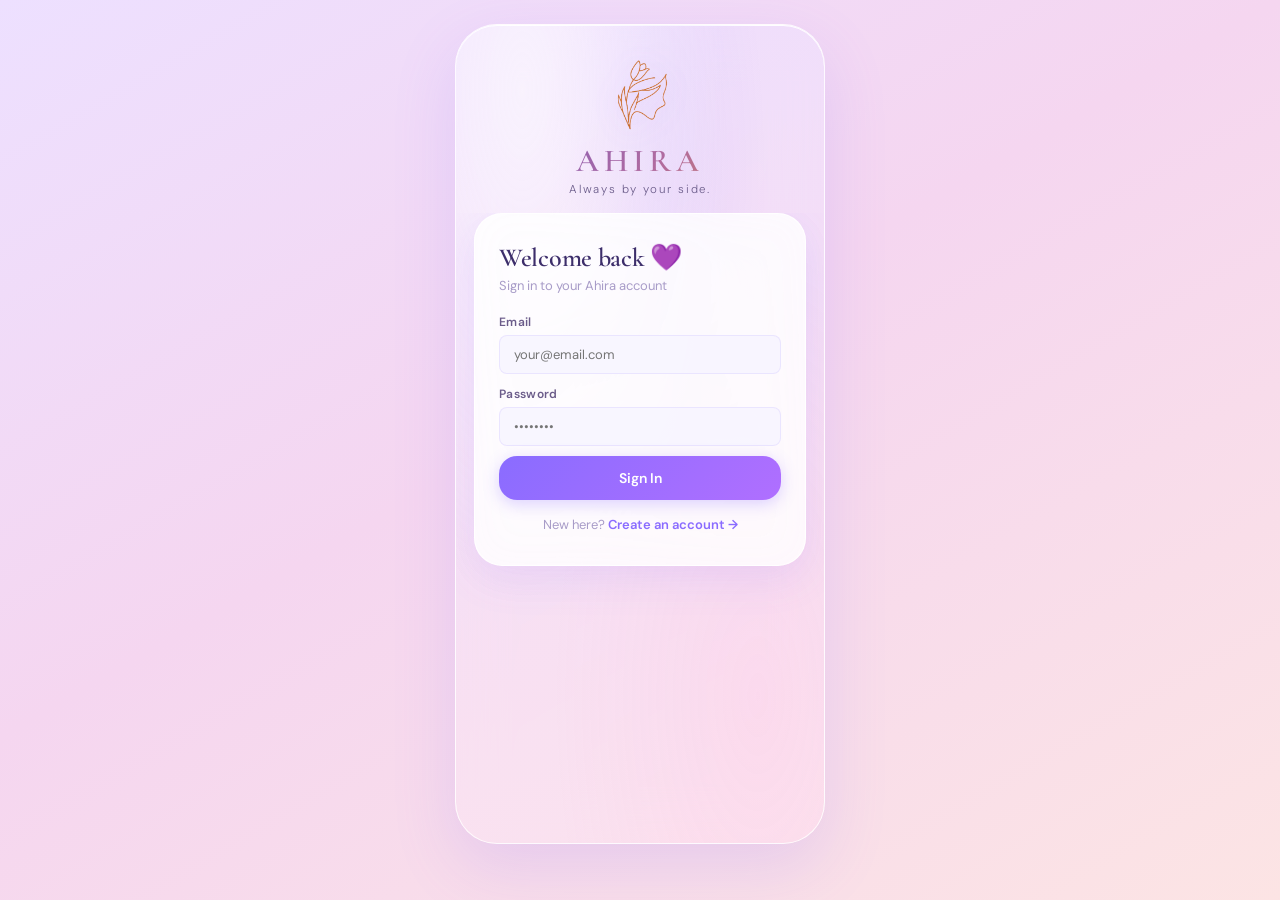
==== commit b29df7dd: "Update index.html" ====
--- a/templates/index.html
+++ b/templates/index.html
@@ -372,7 +372,16 @@
                 <div class="screenHeader"><button class="backBtn" onclick="navApp('wellnessScreen')">‹</button><span class="screenTitle">Water Intake</span><button class="addPillBtn" style="margin-left:auto;" onclick="openWaterTarget()">Set Goal</button></div>
                 <div class="waterRingCard">
                     <div class="waterRingOuter">
-                        <svg class="waterRingSvg" viewBox="0 0 120 120"><circle class="ringTrack" cx="60" cy="60" r="50"/><circle class="ringFill" id="waterRingCircle" cx="60" cy="60" r="50" stroke-dasharray="314" stroke-dashoffset="314"/></svg>
+                        <svg class="waterRingSvg" viewBox="0 0 120 120">
+                            <defs>
+                                <linearGradient id="ringGrad" x1="0%" y1="0%" x2="100%" y2="100%">
+                                    <stop offset="0%" stop-color="#6C3FCE"/>
+                                    <stop offset="100%" stop-color="#F472B6"/>
+                                </linearGradient>
+                            </defs>
+                            <circle class="ringTrack" cx="60" cy="60" r="50"/>
+                            <circle class="ringFill" id="waterRingCircle" cx="60" cy="60" r="50" stroke-dasharray="314" stroke-dashoffset="314"/>
+                        </svg>
                         <div class="waterRingInner"><div class="waterRingCount" id="detailWaterCount">0</div><div class="waterRingLabel">glasses</div></div>
                     </div>
                     <div style="text-align:center;margin-top:8px;"><span style="font-size:13px;color:var(--text-mid);">Target: <b id="waterTargetLabel">8</b> · <span id="waterMlLabel">0 ml</span></span></div>
--- a/static/style.css
+++ b/static/style.css
@@ -16,6 +16,7 @@
     --card-bg:      rgba(255,255,255,0.60);
     --card-border:  rgba(255,255,255,0.85);
     --shadow:       0 8px 28px rgba(138,108,255,0.11);
+    --nav-h:        68px;
     --r-xl: 24px;  --r-lg: 18px;  --r-md: 12px;  --r-sm: 8px;
 }
 
@@ -30,10 +31,11 @@
     padding: 24px 0 40px;
 }
 
-/* ── PHONE ──────────────────────────────────────────────── */
+/* ─── PHONE SHELL ────────────────────────────────────────── */
 
 .phone {
     width: 370px;
+    height: 820px;                  /* fixed phone height */
     background: linear-gradient(160deg, rgba(237,224,255,0.68), rgba(252,228,240,0.68));
     backdrop-filter: blur(24px);
     -webkit-backdrop-filter: blur(24px);
@@ -42,7 +44,8 @@
     box-shadow: 0 24px 64px rgba(138,108,255,0.16), inset 0 1px 0 rgba(255,255,255,0.95);
     overflow: hidden;
     position: relative;
-    padding-bottom: 72px;
+    display: flex;
+    flex-direction: column;         /* stack: header → content → nav */
 }
 
 .phone::before {
@@ -57,17 +60,13 @@
 
 .phone > * { position: relative; z-index: 1; }
 
-.phoneContent {
-    overflow-y: auto;
-    max-height: calc(100vh - 200px);
-    padding: 0 18px 16px;
-    scrollbar-width: none;
-}
-.phoneContent::-webkit-scrollbar { display: none; }
-
-/* ── LOGO ───────────────────────────────────────────────── */
-
-.logoContainer { text-align: center; padding: 26px 20px 14px; }
+/* ─── AUTH LOGO (only shown on auth screens) ─────────────── */
+
+.logoContainer {
+    text-align: center;
+    padding: 28px 20px 16px;
+    flex-shrink: 0;
+}
 
 .appLogo { width: 64px; filter: drop-shadow(0 4px 12px rgba(138,108,255,0.26)); }
 
@@ -80,9 +79,340 @@
 }
 
 .tagline { font-size: 11.5px; font-weight: 300; color: var(--text-mid); letter-spacing: 1.8px; margin-top: 2px; }
-.sectionTitle { font-size: 17px; font-weight: 700; color: var(--text-dark); margin-bottom: 4px; }
-
-/* ── GLASS CARD ─────────────────────────────────────────── */
+
+/* ─── AUTH WRAPPER ───────────────────────────────────────── */
+
+#authWrapper {
+    flex: 1;
+    overflow-y: auto;
+    padding: 0 18px 20px;
+    scrollbar-width: none;
+}
+#authWrapper::-webkit-scrollbar { display: none; }
+
+/* ─── APP WRAPPER ────────────────────────────────────────── */
+
+#appWrapper {
+    flex: 1;
+    display: flex;
+    flex-direction: column;
+    overflow: hidden;              /* children handle their own scroll */
+    min-height: 0;
+}
+
+/* ─── APP HEADER BAR ─────────────────────────────────────── */
+
+.appHeader {
+    flex-shrink: 0;
+    display: flex;
+    align-items: center;
+    justify-content: space-between;
+    padding: 12px 18px 10px;
+    background: rgba(255,255,255,0.55);
+    backdrop-filter: blur(20px);
+    -webkit-backdrop-filter: blur(20px);
+    border-bottom: 1px solid rgba(255,255,255,0.7);
+}
+
+.appHeaderLeft {
+    display: flex;
+    align-items: center;
+    gap: 8px;
+}
+
+.appHeaderLogo {
+    width: 30px;
+    height: 30px;
+    object-fit: contain;
+    filter: drop-shadow(0 2px 6px rgba(138,108,255,0.28));
+    flex-shrink: 0;
+    display: block;
+}
+
+.appHeaderBrand {
+    font-family: 'Cormorant Garamond', serif;
+    font-size: 22px;
+    font-weight: 600;
+    letter-spacing: 3px;
+    background: linear-gradient(135deg, #7c5cbf 0%, #b06ba0 55%, #d4845a 100%);
+    -webkit-background-clip: text;
+    -webkit-text-fill-color: transparent;
+    background-clip: text;
+    line-height: 1;
+}
+
+.profileBtn {
+    width: 38px; height: 38px;
+    border-radius: 50%;
+    border: 2px solid rgba(138,108,255,0.35);
+    background: linear-gradient(135deg, #c4b5fd, #f0abcb);
+    display: flex; align-items: center; justify-content: center;
+    cursor: pointer;
+    font-size: 16px;
+    font-weight: 700;
+    color: white;
+    font-family: 'DM Sans', sans-serif;
+    box-shadow: 0 4px 12px rgba(138,108,255,0.25);
+    transition: transform 0.15s;
+    flex-shrink: 0;
+}
+
+.profileBtn:hover { transform: scale(1.08); }
+
+/* ─── PHONE CONTENT (scrollable area between header and nav) */
+
+.phoneContent {
+    flex: 1;
+    overflow-y: auto;
+    padding: 0 18px 20px;
+    scrollbar-width: none;
+    min-height: 0;                 /* required for flex scroll */
+}
+
+.phoneContent::-webkit-scrollbar { display: none; }
+
+/* ─── BOTTOM NAV ─────────────────────────────────────────── */
+
+.nav {
+    flex-shrink: 0;                /* never shrinks, always at bottom */
+    display: flex;
+    justify-content: space-around;
+    align-items: center;
+    height: var(--nav-h);
+    padding: 8px 8px 16px;
+    background: rgba(255,255,255,0.82);
+    backdrop-filter: blur(24px);
+    -webkit-backdrop-filter: blur(24px);
+    border-top: 1px solid rgba(255,255,255,0.9);
+}
+
+.navItem {
+    flex: 1;
+    display: flex;
+    flex-direction: column;
+    align-items: center;
+    justify-content: center;
+    gap: 3px;
+    padding: 6px 4px;
+    border-radius: var(--r-md);
+    border: none;
+    background: transparent;
+    cursor: pointer;
+    transition: all 0.2s;
+    opacity: 0.45;
+}
+
+.navItem.active {
+    opacity: 1;
+    background: rgba(138,108,255,0.1);
+}
+
+.navIcon { font-size: 20px; line-height: 1; }
+
+.navLabel {
+    font-size: 10px;
+    font-weight: 600;
+    color: var(--text-mid);
+    font-family: 'DM Sans', sans-serif;
+    letter-spacing: 0.2px;
+}
+
+.navItem.active .navLabel { color: var(--purple); }
+
+/* ─── PROFILE DRAWER ─────────────────────────────────────── */
+
+.drawerOverlay {
+    position: absolute; inset: 0;
+    background: rgba(61,46,107,0.4);
+    backdrop-filter: blur(4px);
+    -webkit-backdrop-filter: blur(4px);
+    z-index: 500;
+    opacity: 0;
+    pointer-events: none;
+    transition: opacity 0.3s ease;
+}
+
+.drawerOverlay.open {
+    opacity: 1;
+    pointer-events: all;
+}
+
+.profileDrawer {
+    position: absolute;
+    top: 0; right: 0; bottom: 0;
+    width: 88%;
+    background: rgba(248,244,255,0.97);
+    backdrop-filter: blur(20px);
+    -webkit-backdrop-filter: blur(20px);
+    transform: translateX(100%);
+    transition: transform 0.32s cubic-bezier(.4,0,.2,1);
+    z-index: 501;
+    display: flex;
+    flex-direction: column;
+    overflow-y: auto;
+    scrollbar-width: none;
+    border-radius: 0 42px 42px 0;
+}
+
+.profileDrawer::-webkit-scrollbar { display: none; }
+
+.profileDrawer.open { transform: translateX(0); }
+
+/* Profile header inside drawer */
+.drawerHeader {
+    background: linear-gradient(135deg, #8a6cff, #b06fff 60%, #ff914d);
+    padding: 40px 22px 24px;
+    position: relative;
+    overflow: hidden;
+}
+
+.drawerHeader::after {
+    content: "";
+    position: absolute;
+    width: 120px; height: 120px;
+    border-radius: 50%;
+    background: rgba(255,255,255,0.12);
+    top: -30px; right: -30px;
+}
+
+.drawerCloseBtn {
+    position: absolute;
+    top: 16px; right: 16px;
+    width: 32px; height: 32px;
+    border-radius: 50%;
+    border: none;
+    background: rgba(255,255,255,0.2);
+    color: white;
+    font-size: 16px;
+    cursor: pointer;
+    display: flex; align-items: center; justify-content: center;
+    z-index: 1;
+}
+
+.drawerAvatar {
+    width: 64px; height: 64px;
+    border-radius: 50%;
+    background: rgba(255,255,255,0.3);
+    border: 2.5px solid rgba(255,255,255,0.6);
+    display: flex; align-items: center; justify-content: center;
+    font-size: 26px; font-weight: 700; color: white;
+    font-family: 'DM Sans', sans-serif;
+    margin-bottom: 10px;
+    position: relative; z-index: 1;
+}
+
+.drawerName {
+    font-size: 20px; font-weight: 700; color: white;
+    font-family: 'Cormorant Garamond', serif;
+    letter-spacing: 0.5px;
+    position: relative; z-index: 1;
+}
+
+.drawerEmail {
+    font-size: 12px; color: rgba(255,255,255,0.75);
+    margin-top: 3px;
+    position: relative; z-index: 1;
+}
+
+/* Drawer body */
+.drawerBody { padding: 16px 18px 32px; flex: 1; }
+
+.drawerSection {
+    margin-bottom: 6px;
+}
+
+.drawerSectionTitle {
+    font-size: 11px;
+    font-weight: 700;
+    color: var(--text-light);
+    letter-spacing: 1px;
+    text-transform: uppercase;
+    padding: 14px 4px 6px;
+}
+
+.drawerItem {
+    display: flex;
+    align-items: center;
+    gap: 14px;
+    padding: 13px 14px;
+    border-radius: var(--r-md);
+    cursor: pointer;
+    transition: background 0.15s;
+    margin-bottom: 2px;
+}
+
+.drawerItem:hover { background: rgba(138,108,255,0.07); }
+
+.drawerItemIcon {
+    width: 38px; height: 38px;
+    border-radius: 11px;
+    display: flex; align-items: center; justify-content: center;
+    font-size: 18px;
+    flex-shrink: 0;
+}
+
+.drawerItemText { flex: 1; }
+.drawerItemLabel { font-size: 14px; font-weight: 600; color: var(--text-dark); }
+.drawerItemSub   { font-size: 12px; color: var(--text-light); margin-top: 1px; }
+.drawerItemArrow { font-size: 16px; color: var(--text-light); }
+
+/* Toggle switch inside drawer */
+.drawerToggle {
+    width: 42px; height: 24px;
+    border-radius: 20px;
+    background: rgba(196,181,253,0.3);
+    border: none;
+    position: relative;
+    cursor: pointer;
+    transition: background 0.2s;
+    flex-shrink: 0;
+}
+
+.drawerToggle.on { background: var(--purple); }
+
+.drawerToggle::after {
+    content: "";
+    position: absolute;
+    width: 18px; height: 18px;
+    border-radius: 50%;
+    background: white;
+    top: 3px; left: 3px;
+    transition: transform 0.2s;
+    box-shadow: 0 2px 6px rgba(0,0,0,0.15);
+}
+
+.drawerToggle.on::after { transform: translateX(18px); }
+
+/* Divider */
+.drawerDivider {
+    height: 1px;
+    background: rgba(196,181,253,0.2);
+    margin: 4px 0;
+}
+
+/* Logout button in drawer */
+.drawerLogoutBtn {
+    width: 100%;
+    padding: 14px;
+    border: 1.5px solid rgba(255,107,138,0.3);
+    border-radius: var(--r-lg);
+    background: rgba(255,107,138,0.06);
+    color: #c0003e;
+    font-size: 14px;
+    font-weight: 600;
+    font-family: 'DM Sans', sans-serif;
+    cursor: pointer;
+    margin-top: 16px;
+    display: flex;
+    align-items: center;
+    justify-content: center;
+    gap: 8px;
+    transition: background 0.2s;
+}
+
+.drawerLogoutBtn:hover { background: rgba(255,107,138,0.12); }
+
+/* ─── CARD BASE ──────────────────────────────────────────── */
 
 .cardSoft {
     background: var(--card-bg);
@@ -95,18 +425,19 @@
 
 .cardHeader { display: flex; justify-content: space-between; align-items: center; font-weight: 600; font-size: 14px; color: var(--text-dark); }
 .cardSubText { margin-top: 8px; font-size: 13px; color: var(--text-mid); line-height: 1.65; }
-.actionText { font-size: 12px; color: var(--purple); cursor: pointer; font-weight: 500; }
-
-/* ── SUMMARY CARD ───────────────────────────────────────── */
+.actionText  { font-size: 12px; color: var(--purple); cursor: pointer; font-weight: 500; }
+.sectionTitle { font-size: 17px; font-weight: 700; color: var(--text-dark); margin-bottom: 4px; }
+
+/* ─── SUMMARY CARD ───────────────────────────────────────── */
 
 .summary-card {
     background: rgba(255,255,255,0.62);
     backdrop-filter: blur(20px); -webkit-backdrop-filter: blur(20px);
     border: 1.5px solid rgba(255,255,255,0.92);
-    border-radius: var(--r-xl); padding: 18px; margin-top: 4px; box-shadow: var(--shadow);
-}
-
-.summary-card h3 { font-size: 20px; font-weight: 700; color: var(--text-dark); }
+    border-radius: var(--r-xl); padding: 18px; margin-top: 12px; box-shadow: var(--shadow);
+}
+
+.summary-card h3 { font-size: 18px; font-weight: 700; color: var(--text-dark); }
 
 .dateTimeRow {
     background: rgba(138,108,255,0.07); border-radius: var(--r-sm);
@@ -121,11 +452,12 @@
     background: rgba(255,255,255,0.72); color: var(--text-mid);
     border: 1px solid rgba(255,255,255,0.9);
 }
+
 .statusDot  { font-size: 16px; }
 .statusNum  { font-size: 20px; font-weight: 700; color: var(--text-dark); margin: 2px 0; }
 .statusLabel{ font-size: 10px; color: var(--text-light); font-weight: 500; letter-spacing: 0.3px; }
 
-/* ── THOUGHT CARD ───────────────────────────────────────── */
+/* ─── THOUGHT CARD ───────────────────────────────────────── */
 
 .thoughtCard {
     background: linear-gradient(135deg, rgba(255,236,210,0.65), rgba(252,182,159,0.45));
@@ -135,26 +467,15 @@
     color: #7a4f3a; line-height: 1.6; text-align: center;
 }
 
-/* ── QUICK ACTIONS ──────────────────────────────────────── */
-
-.quickActions { display: flex; gap: 8px; margin-top: 12px; }
-
-.quickBtn {
-    flex: 1; padding: 11px 4px;
-    border: 1px solid rgba(138,108,255,0.18);
-    border-radius: var(--r-lg);
-    background: rgba(138,108,255,0.1);
-    color: var(--purple); font-size: 12px; font-weight: 600;
-    font-family: 'DM Sans', sans-serif; cursor: pointer; transition: all 0.2s;
-}
-.quickBtn:hover { background: rgba(138,108,255,0.2); transform: translateY(-2px); }
-
-/* ── HOME PERIOD CARD ───────────────────────────────────── */
+.quoteText { font-family: 'Cormorant Garamond', serif; font-size: 15px; font-style: italic; line-height: 1.65; }
+
+/* ─── HOME PERIOD CARD ───────────────────────────────────── */
 
 .periodHomeCard {
     background: rgba(255,255,255,0.62); border: 1.5px solid rgba(255,255,255,0.92);
     border-radius: var(--r-xl); padding: 14px 16px; margin-top: 12px;
-    cursor: pointer; transition: transform 0.2s; display: flex; align-items: center; gap: 14px; box-shadow: var(--shadow);
+    cursor: pointer; transition: transform 0.2s; display: flex; align-items: center; gap: 14px;
+    box-shadow: var(--shadow);
 }
 .periodHomeCard:hover { transform: translateY(-2px); }
 
@@ -171,7 +492,7 @@
 .dot.filled { background: var(--purple); }
 .dot.today  { background: #ffb347; width: 10px; height: 10px; }
 
-/* ── HOME WATER ─────────────────────────────────────────── */
+/* ─── HOME WATER CARD ────────────────────────────────────── */
 
 .waterHomeCard {
     background: rgba(255,255,255,0.62); border: 1.5px solid rgba(255,255,255,0.92);
@@ -196,109 +517,7 @@
 .waterAddBtn:hover { transform: scale(1.1); }
 .waterAddLabel { font-size: 15px; font-weight: 600; color: var(--purple); }
 
-/* ── HOME MEDICINE & GROCERY CARDS ─────────────────────── */
-
-.homeInfoCard {
-    border-radius: var(--r-xl);
-    padding: 0;
-    margin-top: 12px;
-    cursor: pointer;
-    transition: transform 0.2s, box-shadow 0.2s;
-    overflow: hidden;
-    box-shadow: var(--shadow);
-    position: relative;
-}
-.homeInfoCard:hover { transform: translateY(-3px); box-shadow: 0 16px 36px rgba(138,108,255,0.18); }
-
-/* Individual card backgrounds */
-.homeInfoCard.medCard-home {
-    background: linear-gradient(135deg, #ede9fe 0%, #ddd6fe 50%, #c7d2fe 100%);
-    border: 1.5px solid rgba(196,181,253,0.5);
-}
-.homeInfoCard.grocCard-home {
-    background: linear-gradient(135deg, #dcfce7 0%, #bbf7d0 50%, #99f6e4 100%);
-    border: 1.5px solid rgba(134,239,172,0.5);
-}
-
-/* Decorative blobs inside the card */
-.homeInfoCard::before {
-    content: "";
-    position: absolute;
-    width: 90px; height: 90px;
-    border-radius: 50%;
-    top: -20px; right: -20px;
-    opacity: 0.25;
-    pointer-events: none;
-}
-.homeInfoCard.medCard-home::before  { background: #8a6cff; }
-.homeInfoCard.grocCard-home::before { background: #22c55e; }
-
-.homeInfoCard::after {
-    content: "";
-    position: absolute;
-    width: 60px; height: 60px;
-    border-radius: 50%;
-    bottom: -16px; left: 30px;
-    opacity: 0.15;
-    pointer-events: none;
-}
-.homeInfoCard.medCard-home::after  { background: #c4b5fd; }
-.homeInfoCard.grocCard-home::after { background: #4ade80; }
-
-/* Inner layout wrapper */
-.homeInfoInner {
-    position: relative; z-index: 1;
-    display: flex; align-items: center; gap: 14px;
-    padding: 16px;
-}
-
-.homeInfoIconBox {
-    width: 52px; height: 52px;
-    border-radius: 16px;
-    display: flex; align-items: center; justify-content: center;
-    font-size: 24px; flex-shrink: 0;
-    box-shadow: 0 6px 16px rgba(0,0,0,0.12);
-}
-.homeInfoCard.medCard-home  .homeInfoIconBox { background: linear-gradient(135deg,#8a6cff,#a78bfa); }
-.homeInfoCard.grocCard-home .homeInfoIconBox { background: linear-gradient(135deg,#22c55e,#4ade80); }
-
-.homeInfoContent { flex: 1; min-width: 0; }
-
-.homeInfoTitle {
-    font-weight: 700; font-size: 15px;
-    color: var(--text-dark);
-}
-.homeInfoCard.medCard-home  .homeInfoTitle { color: #4c1d95; }
-.homeInfoCard.grocCard-home .homeInfoTitle { color: #14532d; }
-
-.homeInfoSub {
-    font-size: 12px; color: var(--text-mid); margin-top: 2px;
-    font-weight: 500;
-}
-
-.homeInfoBar {
-    width: 100%; height: 6px;
-    border-radius: 10px; margin-top: 10px; overflow: hidden;
-}
-.homeInfoCard.medCard-home  .homeInfoBar { background: rgba(139,92,246,0.18); }
-.homeInfoCard.grocCard-home .homeInfoBar { background: rgba(34,197,94,0.18); }
-
-.homeInfoBarFill {
-    height: 100%; width: 0%;
-    border-radius: 10px;
-    transition: width 0.55s cubic-bezier(.4,0,.2,1);
-}
-
-.homeInfoMeta { font-size: 11px; color: var(--text-light); margin-top: 5px; }
-
-.homeInfoArrow {
-    font-size: 20px; flex-shrink: 0;
-    opacity: 0.4;
-}
-.homeInfoCard.medCard-home  .homeInfoArrow { color: #7c3aed; }
-.homeInfoCard.grocCard-home .homeInfoArrow { color: #16a34a; }
-
-/* ── PROGRESS BAR ───────────────────────────────────────── */
+/* ─── PROGRESS BAR ───────────────────────────────────────── */
 
 .progressBar {
     width: 100%; height: 8px;
@@ -311,26 +530,24 @@
     border-radius: 20px; transition: width 0.5s cubic-bezier(.4,0,.2,1);
 }
 
-/* ── WELLNESS OVERVIEW ──────────────────────────────────── */
+/* ─── WELLNESS CARDS ─────────────────────────────────────── */
 
 .wellnessCard {
     background: rgba(255,255,255,0.62); backdrop-filter: blur(14px); -webkit-backdrop-filter: blur(14px);
     border: 1.5px solid rgba(255,255,255,0.92); border-radius: var(--r-xl);
-    padding: 18px; margin-top: 12px; cursor: pointer; transition: transform 0.2s, box-shadow 0.2s; box-shadow: var(--shadow);
-    display: flex; align-items: center; gap: 16px;
+    padding: 18px; margin-top: 12px; cursor: pointer; transition: transform 0.2s, box-shadow 0.2s;
+    box-shadow: var(--shadow); display: flex; align-items: center; gap: 16px;
 }
 .wellnessCard:hover { transform: translateY(-3px); box-shadow: 0 14px 40px rgba(138,108,255,0.18); }
-.wellnessIconBox { width: 52px; height: 52px; border-radius: 16px; display: flex; align-items: center; justify-content: center; font-size: 24px; flex-shrink: 0; }
-.wellnessCardInfo { flex: 1; }
-.wellnessCardTitle { font-weight: 700; font-size: 15px; color: var(--text-dark); }
-.wellnessCardSub   { font-size: 12px; color: var(--text-light); margin-top: 3px; }
-.wellnessArrow     { color: var(--text-light); font-size: 18px; }
-
-/* ── SCREEN HEADER ──────────────────────────────────────── */
-
-.screenHeader {
-    display: flex; align-items: center; gap: 10px; padding: 4px 0 10px;
-}
+.wellnessIconBox    { width: 52px; height: 52px; border-radius: 16px; display: flex; align-items: center; justify-content: center; font-size: 24px; flex-shrink: 0; }
+.wellnessCardInfo   { flex: 1; }
+.wellnessCardTitle  { font-weight: 700; font-size: 15px; color: var(--text-dark); }
+.wellnessCardSub    { font-size: 12px; color: var(--text-light); margin-top: 3px; }
+.wellnessArrow      { color: var(--text-light); font-size: 18px; }
+
+/* ─── SCREEN HEADER ──────────────────────────────────────── */
+
+.screenHeader { display: flex; align-items: center; gap: 10px; padding: 4px 0 10px; }
 .backBtn {
     width: 36px; height: 36px; border-radius: 50%;
     border: 1.5px solid rgba(138,108,255,0.18); background: rgba(255,255,255,0.72);
@@ -338,7 +555,7 @@
     display: flex; align-items: center; justify-content: center; transition: background 0.2s; flex-shrink: 0;
 }
 .backBtn:hover { background: rgba(138,108,255,0.1); }
-.screenTitle { font-size: 18px; font-weight: 700; color: var(--text-dark); }
+.screenTitle   { font-size: 18px; font-weight: 700; color: var(--text-dark); }
 
 .addPillBtn {
     padding: 7px 16px; border: none; border-radius: 20px;
@@ -349,7 +566,7 @@
 }
 .addPillBtn:hover { transform: translateY(-1px); }
 
-/* ── MODAL ──────────────────────────────────────────────── */
+/* ─── MODAL ──────────────────────────────────────────────── */
 
 .modalOverlay {
     position: fixed; inset: 0; z-index: 200;
@@ -359,9 +576,7 @@
 }
 
 .modalCard {
-    background: rgba(255,255,255,0.98);
-    border-radius: 28px 28px 0 0;
-    /* Extra bottom padding = nav height (72px) + breathing room */
+    background: rgba(255,255,255,0.98); border-radius: 28px 28px 0 0;
     padding: 24px 22px 96px;
     width: 100%; max-width: 370px;
     max-height: 92vh; overflow-y: auto;
@@ -369,22 +584,19 @@
     scrollbar-width: none;
 }
 .modalCard::-webkit-scrollbar { display: none; }
-
 .modalTitle { font-size: 18px; font-weight: 700; color: var(--text-dark); margin-bottom: 16px; }
 
-/* ── FORM COMPONENTS ────────────────────────────────────── */
+/* ─── FORMS ──────────────────────────────────────────────── */
 
 .formGroup { margin-top: 12px; }
-.formLabel { font-size: 12px; font-weight: 600; color: var(--text-mid); margin-bottom: 5px; letter-spacing: 0.3px; }
+.formLabel  { font-size: 12px; font-weight: 600; color: var(--text-mid); margin-bottom: 5px; letter-spacing: 0.3px; }
 
 .formInput {
-    width: 100%; padding: 10px 14px;
-    border-radius: var(--r-sm);
+    width: 100%; padding: 10px 14px; border-radius: var(--r-sm);
     border: 1.5px solid rgba(196,181,253,0.25);
     background: rgba(248,245,255,0.9);
     font-size: 13px; color: var(--text-dark);
-    font-family: 'DM Sans', sans-serif; outline: none; transition: border-color 0.2s;
-    display: block;
+    font-family: 'DM Sans', sans-serif; outline: none; transition: border-color 0.2s; display: block;
 }
 .formInput:focus { border-color: var(--purple-soft); background: white; }
 
@@ -400,7 +612,17 @@
 }
 .typeChip.active { background: var(--purple); color: white; border-color: var(--purple); }
 
-/* ── BUTTONS ────────────────────────────────────────────── */
+.cardSoft input, .cardSoft select {
+    width: 100%; padding: 10px 14px; margin-top: 8px; border-radius: var(--r-sm);
+    border: 1.5px solid rgba(196,181,253,0.22); background: rgba(255,255,255,0.72);
+    font-size: 13px; color: var(--text-dark); font-family: 'DM Sans', sans-serif;
+    outline: none; transition: border-color 0.2s;
+}
+.cardSoft input:focus, .cardSoft select:focus { border-color: var(--purple-soft); background: rgba(255,255,255,0.92); }
+.inputRow { display: flex; gap: 8px; }
+.inputRow input, .inputRow select { flex: 1; }
+
+/* ─── BUTTONS ────────────────────────────────────────────── */
 
 .actionBtn {
     width: 100%; padding: 13px; border: none; border-radius: var(--r-lg);
@@ -409,7 +631,8 @@
     font-family: 'DM Sans', sans-serif; margin-top: 10px; cursor: pointer;
     box-shadow: 0 4px 16px rgba(138,108,255,0.3); transition: transform 0.15s, box-shadow 0.15s;
 }
-.actionBtn:hover { transform: translateY(-2px); box-shadow: 0 8px 24px rgba(138,108,255,0.4); }
+.actionBtn:hover  { transform: translateY(-2px); box-shadow: 0 8px 24px rgba(138,108,255,0.4); }
+.actionBtn:disabled { opacity: 0.6; transform: none; cursor: not-allowed; }
 
 .secondaryBtn {
     width: 100%; padding: 12px;
@@ -428,141 +651,79 @@
 .btnDanger  { background: #ff6b8a; }
 .btnDone    { background: #bbb; }
 
-/* ── SECTION LABEL ──────────────────────────────────────── */
+/* ─── SECTION LABEL ──────────────────────────────────────── */
 
 .sectionLabel { font-size: 13px; font-weight: 600; color: var(--text-mid); margin-top: 16px; margin-bottom: 4px; }
 
-/* ── HOME ALERT BANNERS (medicine / grocery) ────────────── */
+/* ─── ALERT BANNERS ──────────────────────────────────────── */
 
 .alertBanner {
     display: flex; align-items: center; gap: 10px;
     padding: 10px 14px; border-radius: var(--r-lg); margin-top: 10px;
-    font-size: 13px; font-weight: 500; cursor: pointer;
-    transition: transform 0.15s;
+    font-size: 13px; font-weight: 500; cursor: pointer; transition: transform 0.15s;
     border: 1.5px solid transparent;
 }
 .alertBanner:hover { transform: translateX(3px); }
-
-.alertBanner.warning {
-    background: rgba(255,183,77,0.14);
-    border-color: rgba(255,183,77,0.35);
-    color: #b36b00;
-}
-.alertBanner.danger {
-    background: rgba(255,107,138,0.1);
-    border-color: rgba(255,107,138,0.3);
-    color: #c0003e;
-}
-.alertBanner.ok {
-    background: rgba(74,222,128,0.1);
-    border-color: rgba(74,222,128,0.25);
-    color: #1a7a3a;
-}
-.alertBannerIcon { font-size: 18px; flex-shrink: 0; }
-.alertBannerText { flex: 1; }
+.alertBanner.warning { background: rgba(255,183,77,0.14); border-color: rgba(255,183,77,0.35); color: #b36b00; }
+.alertBanner.danger  { background: rgba(255,107,138,0.1);  border-color: rgba(255,107,138,0.3);  color: #c0003e; }
+.alertBanner.ok      { background: rgba(74,222,128,0.1);   border-color: rgba(74,222,128,0.25);  color: #1a7a3a; }
+.alertBannerIcon  { font-size: 18px; flex-shrink: 0; }
+.alertBannerText  { flex: 1; }
 .alertBannerArrow { font-size: 14px; opacity: 0.6; }
 
-/* ── MOOD CHECKER ───────────────────────────────────────── */
+/* ─── MOOD BUTTONS ───────────────────────────────────────── */
 
 .moodBtn {
-    display: flex; flex-direction: column;
-    align-items: center; justify-content: center;
-    gap: 5px;
-    padding: 12px 4px;
-    border-radius: 14px;
+    display: flex; flex-direction: column; align-items: center; justify-content: center;
+    gap: 5px; padding: 12px 4px; border-radius: 14px;
     border: 1.5px solid rgba(255,255,255,0.9);
-    background: rgba(255,255,255,0.7);
-    backdrop-filter: blur(8px);
+    background: rgba(255,255,255,0.7); backdrop-filter: blur(8px);
     cursor: pointer; font-family: 'DM Sans', sans-serif;
-    box-shadow: 0 3px 10px rgba(138,108,255,0.08);
-    transition: all 0.2s;
-}
-.moodBtn:hover {
-    transform: translateY(-3px);
-    box-shadow: 0 8px 20px rgba(138,108,255,0.18);
-    background: rgba(255,255,255,0.92);
-}
-.moodBtn.selected {
-    border-color: var(--purple);
-    background: linear-gradient(135deg,rgba(138,108,255,0.15),rgba(176,111,255,0.1));
-    box-shadow: 0 6px 18px rgba(138,108,255,0.22);
-    transform: translateY(-2px);
-}
-
+    box-shadow: 0 3px 10px rgba(138,108,255,0.08); transition: all 0.2s;
+}
+.moodBtn:hover { transform: translateY(-3px); box-shadow: 0 8px 20px rgba(138,108,255,0.18); background: rgba(255,255,255,0.92); }
+.moodBtn.selected { border-color: var(--purple); background: linear-gradient(135deg,rgba(138,108,255,0.15),rgba(176,111,255,0.1)); box-shadow: 0 6px 18px rgba(138,108,255,0.22); transform: translateY(-2px); }
 .moodEmoji { font-size: 26px; line-height: 1; }
 .moodLabel { font-size: 10px; font-weight: 600; color: var(--text-mid); letter-spacing: 0.2px; }
 .moodBtn.selected .moodLabel { color: var(--purple); }
 
 .moodResponse {
-    margin-top: 14px;
-    padding: 14px;
-    border-radius: 16px;
-    background: rgba(255,255,255,0.75);
-    border: 1px solid rgba(196,181,253,0.35);
-    font-size: 13px; color: var(--text-dark);
-    line-height: 1.6;
-    display: none;
-    box-shadow: 0 4px 14px rgba(138,108,255,0.1);
+    margin-top: 14px; padding: 14px; border-radius: 16px;
+    background: rgba(255,255,255,0.75); border: 1px solid rgba(196,181,253,0.35);
+    font-size: 13px; color: var(--text-dark); line-height: 1.6;
+    display: none; box-shadow: 0 4px 14px rgba(138,108,255,0.1);
     animation: fadeIn 0.3s ease;
 }
-
 .moodResponse.visible { display: block; }
 
-@keyframes fadeIn {
-    from { opacity: 0; transform: translateY(6px); }
-    to   { opacity: 1; transform: translateY(0); }
-}
-
-/* ── PERIOD SCREEN ──────────────────────────────────────── */
-
-.periodBigCard {
-    background: rgba(255,255,255,0.65); border: 1.5px solid rgba(255,255,255,0.92);
-    border-radius: var(--r-xl); padding: 20px; margin-top: 8px; text-align: center; box-shadow: var(--shadow);
-}
-.periodBigLabel { font-size: 19px; font-weight: 700; color: var(--text-dark); }
+/* ─── PERIOD SCREEN ──────────────────────────────────────── */
+
+.periodBigCard { background: rgba(255,255,255,0.65); border: 1.5px solid rgba(255,255,255,0.92); border-radius: var(--r-xl); padding: 20px; margin-top: 8px; text-align: center; box-shadow: var(--shadow); }
+.periodBigLabel  { font-size: 19px; font-weight: 700; color: var(--text-dark); }
 .periodDateLabel { font-size: 13px; color: var(--text-light); margin-top: 10px; }
-.infoRow { display: flex; justify-content: space-between; align-items: center; padding: 11px 0; border-bottom: 1px solid rgba(196,181,253,0.18); font-size: 14px; color: var(--text-mid); }
+.infoRow  { display: flex; justify-content: space-between; align-items: center; padding: 11px 0; border-bottom: 1px solid rgba(196,181,253,0.18); font-size: 14px; color: var(--text-mid); }
 .infoRow:last-child { border-bottom: none; }
 .infoRow b { color: var(--text-dark); font-weight: 600; }
 .insightItem { display: flex; align-items: center; font-size: 13px; color: var(--text-mid); padding: 7px 0; gap: 8px; }
-.insightDot { width: 8px; height: 8px; border-radius: 50%; flex-shrink: 0; }
+.insightDot  { width: 8px; height: 8px; border-radius: 50%; flex-shrink: 0; }
 .cycleTimeline { display: flex; gap: 4px; margin-top: 10px; }
-.cyclePhase { height: 10px; border-radius: 6px; }
-.cycleLabels { display: flex; justify-content: space-between; font-size: 10px; color: var(--text-light); margin-top: 6px; }
-
-/* ── PLANNER ────────────────────────────────────────────── */
+.cyclePhase    { height: 10px; border-radius: 6px; }
+.cycleLabels   { display: flex; justify-content: space-between; font-size: 10px; color: var(--text-light); margin-top: 6px; }
+
+/* ─── PLANNER ────────────────────────────────────────────── */
 
 .plannerHeader { display: flex; align-items: center; justify-content: space-between; padding: 4px 0 8px; }
 
-.calStrip {
-    display: flex; gap: 6px; overflow-x: auto; padding: 4px 0 10px; margin-top: 4px;
-    scrollbar-width: none;
-}
+.calStrip { display: flex; gap: 6px; overflow-x: auto; padding: 4px 0 10px; margin-top: 4px; scrollbar-width: none; }
 .calStrip::-webkit-scrollbar { display: none; }
 
-.calCell {
-    display: flex; flex-direction: column; align-items: center; gap: 4px;
-    min-width: 44px; padding: 9px 6px;
-    border-radius: var(--r-md);
-    background: rgba(255,255,255,0.55); border: 1.5px solid rgba(255,255,255,0.85);
-    cursor: pointer; transition: all 0.2s;
-}
-
-.calToday {
-    background: var(--purple); border-color: var(--purple);
-}
-
-.calDay { font-size: 10px; font-weight: 500; color: var(--text-light); }
-.calNum { font-size: 15px; font-weight: 700; color: var(--text-dark); }
+.calCell { display: flex; flex-direction: column; align-items: center; gap: 4px; min-width: 44px; padding: 9px 6px; border-radius: var(--r-md); background: rgba(255,255,255,0.55); border: 1.5px solid rgba(255,255,255,0.85); cursor: pointer; transition: all 0.2s; }
+.calToday { background: var(--purple); border-color: var(--purple); }
+.calDay   { font-size: 10px; font-weight: 500; color: var(--text-light); }
+.calNum   { font-size: 15px; font-weight: 700; color: var(--text-dark); }
 .calToday .calDay, .calToday .calNum { color: white; }
 
-.plannerCard {
-    display: flex; align-items: center; justify-content: space-between;
-    padding: 12px 14px; margin-top: 8px; border-radius: var(--r-lg);
-    background: rgba(255,255,255,0.65); border: 1.5px solid rgba(255,255,255,0.92);
-    box-shadow: 0 3px 10px rgba(138,108,255,0.07); gap: 10px;
-}
-
+.plannerCard { display: flex; align-items: center; justify-content: space-between; padding: 12px 14px; margin-top: 8px; border-radius: var(--r-lg); background: rgba(255,255,255,0.65); border: 1.5px solid rgba(255,255,255,0.92); box-shadow: 0 3px 10px rgba(138,108,255,0.07); gap: 10px; }
 .plannerCardLeft { display: flex; align-items: center; gap: 10px; flex: 1; }
 .plannerTypeIcon { font-size: 20px; flex-shrink: 0; }
 .taskText { font-weight: 600; font-size: 14px; color: var(--text-dark); }
@@ -570,49 +731,45 @@
 .taskDone { opacity: 0.5; }
 .taskDone .taskText { text-decoration: line-through; color: var(--text-light); }
 
-/* ── CHAT ───────────────────────────────────────────────── */
-
-.chatHeader {
-    display: flex; align-items: center; gap: 12px;
-    padding: 14px 18px 12px;
-    background: rgba(255,255,255,0.7);
-    backdrop-filter: blur(16px); -webkit-backdrop-filter: blur(16px);
-    border-bottom: 1px solid rgba(255,255,255,0.9);
-    position: sticky; top: 0; z-index: 10;
-}
-
+/* ─── CHAT ───────────────────────────────────────────────── */
+
+.chatHeader { display: flex; align-items: center; gap: 12px; padding: 12px 18px 10px; background: rgba(255,255,255,0.7); backdrop-filter: blur(16px); -webkit-backdrop-filter: blur(16px); border-bottom: 1px solid rgba(255,255,255,0.9); flex-shrink: 0; }
 .chatAvatarWrap { position: relative; }
-
-.chatAvatar {
-    width: 40px; height: 40px; border-radius: 50%;
-    background: linear-gradient(135deg, var(--purple), #b06fff);
-    color: white; font-size: 16px; font-weight: 700;
-    display: flex; align-items: center; justify-content: center;
-    box-shadow: 0 4px 12px rgba(138,108,255,0.35);
-    font-family: 'Cormorant Garamond', serif;
-}
-
-.chatOnlineDot {
-    width: 10px; height: 10px; background: #4ade80; border-radius: 50%;
-    border: 2px solid white; position: absolute; bottom: 1px; right: 1px;
-}
-
+.chatAvatar { width: 40px; height: 40px; border-radius: 50%; background: linear-gradient(135deg, var(--purple), #b06fff); color: white; font-size: 16px; font-weight: 700; display: flex; align-items: center; justify-content: center; box-shadow: 0 4px 12px rgba(138,108,255,0.35); font-family: 'Cormorant Garamond', serif; }
+.chatOnlineDot { width: 10px; height: 10px; background: #4ade80; border-radius: 50%; border: 2px solid white; position: absolute; bottom: 1px; right: 1px; }
 .chatHeaderName   { font-weight: 700; font-size: 15px; color: var(--text-dark); }
 .chatHeaderStatus { font-size: 12px; color: var(--text-light); }
 
-.chatBox {
-    height: 370px; overflow-y: auto; padding: 12px 18px 6px; scrollbar-width: none;
-}
+.chatScreenInner { display: flex; flex-direction: column; height: 100%; }
+
+.chatBox { flex: 1; overflow-y: auto; padding: 12px 18px 6px; scrollbar-width: none; }
 .chatBox::-webkit-scrollbar { display: none; }
 
-.chatDateDivider {
-    text-align: center; font-size: 11px; color: var(--text-light);
-    background: rgba(196,181,253,0.15); border-radius: 20px;
-    padding: 3px 12px; width: fit-content; margin: 0 auto 12px;
-}
-
+.chatDateDivider { text-align: center; font-size: 11px; color: var(--text-light); background: rgba(196,181,253,0.15); border-radius: 20px; padding: 3px 12px; width: fit-content; margin: 0 auto 12px; }
+
+/* USER message — LEFT side (user sends from left) */
+.userMsgWrap {
+    display: flex;
+    justify-content: flex-start;
+    margin-bottom: 10px;
+}
+
+.userMsg {
+    background: linear-gradient(135deg, var(--purple), #b06fff);
+    color: white;
+    padding: 10px 14px;
+    border-radius: 18px 18px 18px 4px;   /* tail bottom-left */
+    font-size: 14px; max-width: 78%; line-height: 1.45;
+    box-shadow: 0 4px 12px rgba(138,108,255,0.28);
+}
+
+/* AHIRA (bot) message — RIGHT side, avatar on far right */
 .botMsgWrap {
-    display: flex; align-items: flex-end; gap: 8px; margin-bottom: 10px;
+    display: flex;
+    align-items: flex-end;
+    justify-content: flex-end;           /* push everything to right */
+    gap: 8px;
+    margin-bottom: 10px;
 }
 
 .botAvatar {
@@ -621,297 +778,191 @@
     color: white; font-size: 12px; font-weight: 700;
     display: flex; align-items: center; justify-content: center;
     font-family: 'Cormorant Garamond', serif;
+    order: 2;                            /* avatar after bubble = right side */
 }
 
 .botMsg {
-    background: rgba(255,255,255,0.78);
-    backdrop-filter: blur(10px); border: 1px solid rgba(255,255,255,0.92);
-    color: var(--text-dark); padding: 10px 14px;
-    border-radius: 18px 18px 18px 4px;
-    font-size: 14px; max-width: 78%;
-    white-space: pre-line; line-height: 1.5;
-    box-shadow: 0 3px 12px rgba(138,108,255,0.08);
-}
+    background: rgba(255,255,255,0.92);
+    border: 1px solid rgba(196,181,253,0.25);
+    color: var(--text-dark);
+    padding: 10px 14px;
+    border-radius: 18px 18px 4px 18px;   /* tail bottom-right */
+    font-size: 14px; max-width: 78%; white-space: pre-line; line-height: 1.5;
+    box-shadow: 0 3px 10px rgba(138,108,255,0.09);
+    order: 1;                            /* bubble before avatar = left of avatar */
+}
+
+/* Typing dots */
 .botMsg.typing {
-    color: var(--text-light);
     display: flex; align-items: center; gap: 5px;
-    padding: 14px 16px;
-    min-width: 60px;
-}
-
-.typingDot {
-    width: 7px; height: 7px; border-radius: 50%;
-    background: var(--purple-soft);
-    display: inline-block;
-    animation: typingBounce 1.2s infinite ease-in-out;
-}
+    padding: 14px 16px; min-width: 60px;
+    background: rgba(255,255,255,0.92);
+}
+
+.chatSuggestions { display: flex; gap: 7px; flex-wrap: wrap; margin: 8px 0 4px; justify-content: flex-end; }
+.suggBtn { padding: 7px 12px; border-radius: 20px; border: 1px solid rgba(196,181,253,0.35); background: rgba(255,255,255,0.7); color: var(--text-mid); font-size: 12px; font-weight: 500; cursor: pointer; font-family: 'DM Sans', sans-serif; transition: all 0.2s; }
+.suggBtn:hover { background: rgba(138,108,255,0.12); color: var(--purple); }
+
+.chatInputWrap { padding: 10px 18px 12px; background: rgba(255,255,255,0.72); backdrop-filter: blur(16px); -webkit-backdrop-filter: blur(16px); border-top: 1px solid rgba(255,255,255,0.9); flex-shrink: 0; }
+.chatInputRow  { display: flex; gap: 8px; align-items: center; }
+.chatInputField { flex: 1; padding: 11px 16px; border-radius: 24px; border: 1.5px solid rgba(196,181,253,0.3); background: rgba(248,245,255,0.9); font-size: 14px; color: var(--text-dark); font-family: 'DM Sans', sans-serif; outline: none; }
+.chatInputField:focus { border-color: var(--purple-soft); background: white; }
+.chatSendBtn { width: 42px; height: 42px; border-radius: 50%; border: none; flex-shrink: 0; background: linear-gradient(135deg, var(--purple), #b06fff); color: white; display: flex; align-items: center; justify-content: center; cursor: pointer; box-shadow: 0 4px 12px rgba(138,108,255,0.32); transition: transform 0.15s; }
+.chatSendBtn:hover { transform: scale(1.08); }
+
+/* Typing dots */
+.typingDot { width: 7px; height: 7px; border-radius: 50%; background: var(--purple-soft); display: inline-block; animation: typingBounce 1.2s infinite ease-in-out; }
 .typingDot:nth-child(1) { animation-delay: 0s; }
 .typingDot:nth-child(2) { animation-delay: 0.18s; }
 .typingDot:nth-child(3) { animation-delay: 0.36s; }
-
-@keyframes typingBounce {
-    0%, 60%, 100% { transform: translateY(0); opacity: 0.4; }
-    30%            { transform: translateY(-6px); opacity: 1; }
-}
-
-/* ── REMINDER TOAST ─────────────────────────────────────── */
-
-.reminderToast {
-    position: absolute;
-    bottom: 82px; left: 16px; right: 16px;
-    z-index: 300;
-    background: linear-gradient(135deg, #ede9fe, #ddd6fe);
-    border: 1.5px solid rgba(196,181,253,0.55);
-    border-radius: 16px;
-    padding: 12px 16px;
-    display: flex; align-items: center; gap: 12px;
-    box-shadow: 0 8px 28px rgba(138,108,255,0.22);
-    opacity: 0;
-    transform: translateY(16px);
-    transition: opacity 0.3s ease, transform 0.3s ease;
-    pointer-events: none;
-}
-
-.reminderToast.toastVisible {
-    opacity: 1;
-    transform: translateY(0);
-}
-
-.userMsgWrap { display: flex; justify-content: flex-end; margin-bottom: 10px; }
-
-.userMsg {
-    background: linear-gradient(135deg, var(--purple), #b06fff);
-    color: white; padding: 10px 14px;
-    border-radius: 18px 18px 4px 18px;
-    font-size: 14px; max-width: 78%; line-height: 1.45;
-    box-shadow: 0 4px 12px rgba(138,108,255,0.28);
-}
-
-.chatSuggestions { display: flex; gap: 7px; flex-wrap: wrap; margin: 8px 0 4px; }
-
-.suggBtn {
-    padding: 7px 12px; border-radius: 20px; border: 1px solid rgba(196,181,253,0.35);
-    background: rgba(255,255,255,0.7); color: var(--text-mid);
-    font-size: 12px; font-weight: 500; cursor: pointer;
-    font-family: 'DM Sans', sans-serif; transition: all 0.2s;
-}
-.suggBtn:hover { background: rgba(138,108,255,0.12); color: var(--purple); }
-
-.chatInputWrap {
-    padding: 10px 18px 12px;
-    background: rgba(255,255,255,0.72);
-    backdrop-filter: blur(16px); -webkit-backdrop-filter: blur(16px);
-    border-top: 1px solid rgba(255,255,255,0.9);
-}
-
-.chatInputRow { display: flex; gap: 8px; align-items: center; }
-
-.chatInputField {
-    flex: 1; padding: 11px 16px; border-radius: 24px;
-    border: 1.5px solid rgba(196,181,253,0.3);
-    background: rgba(248,245,255,0.9);
-    font-size: 14px; color: var(--text-dark);
-    font-family: 'DM Sans', sans-serif; outline: none;
-}
-.chatInputField:focus { border-color: var(--purple-soft); background: white; }
-
-.chatSendBtn {
-    width: 42px; height: 42px; border-radius: 50%; border: none; flex-shrink: 0;
-    background: linear-gradient(135deg, var(--purple), #b06fff);
-    color: white; display: flex; align-items: center; justify-content: center;
-    cursor: pointer; box-shadow: 0 4px 12px rgba(138,108,255,0.32); transition: transform 0.15s;
-}
-.chatSendBtn:hover { transform: scale(1.08); }
-
-/* ── MEDICINE ────────────────────────────────────────────── */
+@keyframes typingBounce { 0%, 60%, 100% { transform: translateY(0); opacity: 0.5; } 30% { transform: translateY(-6px); opacity: 1; } }
+
+/* ─── CALENDAR ────────────────────────────────────────────── */
+
+.calCell { display: flex; flex-direction: column; align-items: center; gap: 2px; min-width: 44px; padding: 8px 4px 6px; border-radius: var(--r-md); background: rgba(255,255,255,0.55); border: 1.5px solid rgba(255,255,255,0.85); cursor: pointer; transition: all 0.2s; position: relative; }
+.calToday { background: var(--purple); border-color: var(--purple); }
+.calDay   { font-size: 10px; font-weight: 500; color: var(--text-light); }
+.calNum   { font-size: 15px; font-weight: 700; color: var(--text-dark); }
+.calToday .calDay, .calToday .calNum { color: white; }
+
+/* Event emoji shown inside cal cell */
+.calEventEmoji {
+    font-size: 11px;
+    line-height: 1;
+    margin-top: 1px;
+}
+
+/* Dot indicator for cells with events (when no emoji fits) */
+.calEventDot {
+    width: 5px; height: 5px; border-radius: 50%;
+    background: var(--purple);
+    margin-top: 2px;
+}
+.calToday .calEventDot { background: rgba(255,255,255,0.8); }
+
+.calEvents { display: flex; gap: 2px; flex-wrap: wrap; justify-content: center; min-height: 14px; }
+.calEventDot { font-size: 9px; line-height: 1; }
+.calEventLabel { font-size: 8px; color: var(--text-light); text-align: center; line-height: 1.2; max-width: 40px; overflow: hidden; white-space: nowrap; text-overflow: ellipsis; }
+.calToday .calEventLabel { color: rgba(255,255,255,0.75); }
+
+/* ─── MOOD CARD (wellness tab) ───────────────────────────── */
+
+.moodCard {
+    background: linear-gradient(145deg, rgba(237,224,255,0.72), rgba(252,228,240,0.65));
+    border: 1.5px solid rgba(196,181,253,0.45);
+    border-radius: 22px; padding: 18px; margin-top: 4px;
+    box-shadow: 0 8px 28px rgba(138,108,255,0.11);
+    position: relative; overflow: hidden;
+}
+
+.moodCardBlob {
+    position: absolute; width: 100px; height: 100px; border-radius: 50%;
+    background: linear-gradient(135deg, #c4b5fd, #f0abcb); opacity: 0.25;
+    top: -30px; right: -30px; pointer-events: none;
+}
+
+.moodCardTitle { font-size: 15px; font-weight: 700; color: #3d2e6b; margin-bottom: 2px; }
+.moodCardSub   { font-size: 12px; color: #a89cc8; margin-bottom: 14px; }
+
+.moodGrid {
+    display: grid;
+    grid-template-columns: repeat(4, 1fr);
+    gap: 8px;
+}
+
+/* ─── MEDICINE ───────────────────────────────────────────── */
 
 .medSummaryStrip { display: flex; gap: 8px; margin-top: 10px; }
-
-.medSummaryBox {
-    flex: 1; text-align: center; padding: 12px 6px;
-    background: rgba(255,255,255,0.65); border: 1.5px solid rgba(255,255,255,0.9);
-    border-radius: var(--r-lg); box-shadow: 0 3px 10px rgba(138,108,255,0.07);
-}
+.medSummaryBox { flex: 1; text-align: center; padding: 12px 6px; background: rgba(255,255,255,0.65); border: 1.5px solid rgba(255,255,255,0.9); border-radius: var(--r-lg); box-shadow: 0 3px 10px rgba(138,108,255,0.07); }
 .medSummaryNum   { font-size: 22px; font-weight: 700; color: var(--purple); }
 .medSummaryLabel { font-size: 11px; color: var(--text-light); margin-top: 2px; }
 
 .filterTabs { display: flex; gap: 5px; margin-top: 10px; }
-.filterTab {
-    flex: 1; padding: 8px 3px; border: 1px solid rgba(255,255,255,0.9);
-    border-radius: var(--r-sm); background: rgba(255,255,255,0.62); color: var(--text-mid);
-    font-size: 11px; font-weight: 500; cursor: pointer;
-    font-family: 'DM Sans', sans-serif; transition: all 0.2s;
-}
+.filterTab { flex: 1; padding: 8px 3px; border: 1px solid rgba(255,255,255,0.9); border-radius: var(--r-sm); background: rgba(255,255,255,0.62); color: var(--text-mid); font-size: 11px; font-weight: 500; cursor: pointer; font-family: 'DM Sans', sans-serif; transition: all 0.2s; }
 .filterTab.active { background: var(--purple); color: white; border-color: var(--purple); }
 
-.medCard {
-    background: rgba(255,255,255,0.65); border: 1.5px solid rgba(255,255,255,0.92);
-    border-radius: var(--r-xl); padding: 14px 16px; margin-top: 10px;
-    display: flex; align-items: flex-start; gap: 12px;
-    box-shadow: 0 4px 16px rgba(138,108,255,0.07);
-}
-.medIconBox {
-    width: 44px; height: 44px; border-radius: 13px;
-    background: linear-gradient(135deg, rgba(196,181,253,0.38), rgba(252,182,159,0.28));
-    display: flex; align-items: center; justify-content: center; font-size: 20px; flex-shrink: 0;
-}
+.medCard { background: rgba(255,255,255,0.65); border: 1.5px solid rgba(255,255,255,0.92); border-radius: var(--r-xl); padding: 14px 16px; margin-top: 10px; display: flex; align-items: flex-start; gap: 12px; box-shadow: 0 4px 16px rgba(138,108,255,0.07); }
+.medIconBox { width: 44px; height: 44px; border-radius: 13px; background: linear-gradient(135deg, rgba(196,181,253,0.38), rgba(252,182,159,0.28)); display: flex; align-items: center; justify-content: center; font-size: 20px; flex-shrink: 0; }
 .medName { font-weight: 600; font-size: 14px; color: var(--text-dark); }
 .medMeta { font-size: 12px; color: var(--text-light); margin-top: 2px; }
 .medNoteText { font-size: 11px; color: var(--text-light); margin-top: 3px; font-style: italic; }
-
-.medStockBar {
-    width: 100%; height: 5px; background: rgba(196,181,253,0.2);
-    border-radius: 10px; margin-top: 8px; overflow: hidden;
-}
+.medStockBar { width: 100%; height: 5px; background: rgba(196,181,253,0.2); border-radius: 10px; margin-top: 8px; overflow: hidden; }
 .medStockFill { height: 100%; border-radius: 10px; transition: width 0.4s; }
-
-.medCheck {
-    width: 24px; height: 24px; border-radius: 7px;
-    border: 1.5px solid rgba(138,108,255,0.28);
-    display: flex; align-items: center; justify-content: center;
-    cursor: pointer; color: var(--purple); font-size: 13px;
-    background: rgba(255,255,255,0.72); transition: all 0.2s;
-}
+.medCheck { width: 24px; height: 24px; border-radius: 7px; border: 1.5px solid rgba(138,108,255,0.28); display: flex; align-items: center; justify-content: center; cursor: pointer; color: var(--purple); font-size: 13px; background: rgba(255,255,255,0.72); transition: all 0.2s; }
 .medCheck.checked { background: var(--purple); border-color: var(--purple); color: white; }
-
-.medFormCard {
-    background: rgba(255,255,255,0.88); border-radius: var(--r-xl);
-    border: 1.5px solid rgba(255,255,255,0.95);
-    padding: 18px; margin-top: 12px; box-shadow: var(--shadow);
-}
-
-/* ── WATER SCREEN ───────────────────────────────────────── */
-
-.waterRingCard {
-    display: flex; flex-direction: column; align-items: center;
-    background: rgba(255,255,255,0.65); border: 1.5px solid rgba(255,255,255,0.92);
-    border-radius: var(--r-xl); padding: 20px; margin-top: 8px; box-shadow: var(--shadow);
-}
-
+.medFormCard { background: rgba(255,255,255,0.88); border-radius: var(--r-xl); border: 1.5px solid rgba(255,255,255,0.95); padding: 18px; margin-top: 12px; box-shadow: var(--shadow); }
+
+/* ─── WATER SCREEN ───────────────────────────────────────── */
+
+.waterRingCard { display: flex; flex-direction: column; align-items: center; background: rgba(255,255,255,0.65); border: 1.5px solid rgba(255,255,255,0.92); border-radius: var(--r-xl); padding: 20px; margin-top: 8px; box-shadow: var(--shadow); }
 .waterRingOuter { position: relative; width: 130px; height: 130px; }
-
-.waterRingSvg { width: 130px; height: 130px; transform: rotate(-90deg); }
-
+.waterRingSvg   { width: 130px; height: 130px; transform: rotate(-90deg); }
 .ringTrack { fill: none; stroke: rgba(196,181,253,0.2); stroke-width: 10; }
-.ringFill  {
-    fill: none;
-    stroke: url(#ringGrad);
-    stroke-width: 10;
-    stroke-linecap: round;
-    transition: stroke-dashoffset 0.6s cubic-bezier(.4,0,.2,1);
-    stroke: var(--purple);
-}
-
-.waterRingInner {
-    position: absolute; inset: 0;
-    display: flex; flex-direction: column; align-items: center; justify-content: center;
-}
+.ringFill  { fill: none; stroke: var(--purple); stroke-width: 10; stroke-linecap: round; transition: stroke-dashoffset 0.6s cubic-bezier(.4,0,.2,1); }
+.waterRingInner { position: absolute; inset: 0; display: flex; flex-direction: column; align-items: center; justify-content: center; }
 .waterRingCount { font-size: 32px; font-weight: 700; color: var(--text-dark); line-height: 1; }
 .waterRingLabel { font-size: 12px; color: var(--text-light); }
-
-.waterGlassGrid {
-    display: flex; flex-wrap: wrap; gap: 8px; justify-content: center;
-    margin: 14px 0 4px;
-}
-
+.waterGlassGrid { display: flex; flex-wrap: wrap; gap: 8px; justify-content: center; margin: 14px 0 4px; }
 .glassItem { display: flex; flex-direction: column; align-items: center; gap: 4px; }
-.glassTube {
-    width: 26px; height: 42px; border-radius: 7px;
-    background: rgba(196,181,253,0.18); border: 1.5px solid rgba(196,181,253,0.35);
-    position: relative; overflow: hidden;
-}
-.glassFill {
-    position: absolute; bottom: 0; width: 100%; height: 0%;
-    background: linear-gradient(180deg, #88ccff, #4facfe);
-    transition: height 0.45s cubic-bezier(.4,0,.2,1); border-radius: 0 0 5px 5px;
-}
+.glassTube { width: 26px; height: 42px; border-radius: 7px; background: rgba(196,181,253,0.18); border: 1.5px solid rgba(196,181,253,0.35); position: relative; overflow: hidden; }
+.glassFill { position: absolute; bottom: 0; width: 100%; height: 0%; background: linear-gradient(180deg, #88ccff, #4facfe); transition: height 0.45s cubic-bezier(.4,0,.2,1); border-radius: 0 0 5px 5px; }
 .glassTube.active .glassFill { height: 100%; }
-.glassNum { font-size: 10px; color: var(--text-light); font-weight: 500; }
-
-.waterLogList { margin-top: 4px; }
-.waterLogEntry {
-    display: flex; align-items: center; gap: 10px; padding: 9px 12px;
-    background: rgba(255,255,255,0.62); border-radius: var(--r-md);
-    border: 1px solid rgba(255,255,255,0.9); margin-top: 6px;
-}
+.glassNum  { font-size: 10px; color: var(--text-light); font-weight: 500; }
+.waterLogList  { margin-top: 4px; }
+.waterLogEntry { display: flex; align-items: center; gap: 10px; padding: 9px 12px; background: rgba(255,255,255,0.62); border-radius: var(--r-md); border: 1px solid rgba(255,255,255,0.9); margin-top: 6px; }
 .waterLogTime  { font-size: 12px; color: var(--text-light); min-width: 52px; }
 .waterLogGlass { font-size: 13px; font-weight: 600; color: var(--text-mid); flex: 1; }
-
-.waterChartWrap {
-    background: rgba(255,255,255,0.62); border: 1.5px solid rgba(255,255,255,0.92);
-    border-radius: var(--r-xl); padding: 16px; margin-top: 6px; box-shadow: var(--shadow);
-}
-
-.waterBars { display: flex; align-items: flex-end; gap: 6px; height: 80px; }
-.waterBar  { flex: 1; display: flex; align-items: flex-end; height: 100%; }
-
-.waterBarFill {
-    width: 100%; border-radius: 6px 6px 0 0;
-    background: rgba(196,181,253,0.4);
-    display: flex; align-items: flex-start; justify-content: center;
-    transition: height 0.5s ease;
-    position: relative;
-}
+.waterChartWrap { background: rgba(255,255,255,0.62); border: 1.5px solid rgba(255,255,255,0.92); border-radius: var(--r-xl); padding: 16px; margin-top: 6px; box-shadow: var(--shadow); }
+.waterBars  { display: flex; align-items: flex-end; gap: 6px; height: 80px; }
+.waterBar   { flex: 1; display: flex; align-items: flex-end; height: 100%; }
+.waterBarFill { width: 100%; border-radius: 6px 6px 0 0; background: rgba(196,181,253,0.4); display: flex; align-items: flex-start; justify-content: center; transition: height 0.5s ease; }
 .barToday { background: linear-gradient(180deg, var(--purple), var(--purple-soft)); }
-.barVal { font-size: 10px; font-weight: 600; color: white; margin-top: 3px; }
-
+.barVal   { font-size: 10px; font-weight: 600; color: white; margin-top: 3px; }
 .waterBarLabels { display: flex; gap: 6px; margin-top: 6px; }
 .barLabel { flex: 1; text-align: center; font-size: 10px; color: var(--text-light); }
-
-.tipItem { font-size: 13px; color: var(--text-mid); padding: 6px 0; border-bottom: 1px solid rgba(196,181,253,0.12); }
+.tipItem  { font-size: 13px; color: var(--text-mid); padding: 6px 0; border-bottom: 1px solid rgba(196,181,253,0.12); }
 .tipItem:last-child { border-bottom: none; }
 
-/* ── GROCERY ────────────────────────────────────────────── */
-
-.groceryItemCard {
-    display: flex; align-items: center; gap: 10px;
-    padding: 12px 14px; margin-top: 8px; border-radius: var(--r-lg);
-    background: rgba(255,255,255,0.65); border: 1.5px solid rgba(255,255,255,0.92);
-    box-shadow: 0 3px 10px rgba(138,108,255,0.06); transition: opacity 0.2s;
-}
+/* ─── GROCERY ────────────────────────────────────────────── */
+
+.groceryItemCard { display: flex; align-items: center; gap: 10px; padding: 12px 14px; margin-top: 8px; border-radius: var(--r-lg); background: rgba(255,255,255,0.65); border: 1.5px solid rgba(255,255,255,0.92); box-shadow: 0 3px 10px rgba(138,108,255,0.06); transition: opacity 0.2s; }
 .groceryDone { opacity: 0.5; }
-.groceryName  { font-weight: 600; font-size: 14px; color: var(--text-dark); }
-.groceryMeta  { font-size: 11px; color: var(--text-light); margin-top: 2px; display: flex; gap: 8px; flex-wrap: wrap; }
+.groceryName { font-weight: 600; font-size: 14px; color: var(--text-dark); }
+.groceryMeta { font-size: 11px; color: var(--text-light); margin-top: 2px; display: flex; gap: 8px; flex-wrap: wrap; }
 .strikethrough { text-decoration: line-through; color: var(--text-light); }
-
-.groceryCheck {
-    width: 22px; height: 22px; border-radius: 6px; flex-shrink: 0;
-    border: 1.5px solid rgba(138,108,255,0.22);
-    background: rgba(255,255,255,0.72);
-    display: flex; align-items: center; justify-content: center;
-    cursor: pointer; color: var(--purple); font-size: 13px; transition: all 0.2s;
-}
+.groceryCheck { width: 22px; height: 22px; border-radius: 6px; flex-shrink: 0; border: 1.5px solid rgba(138,108,255,0.22); background: rgba(255,255,255,0.72); display: flex; align-items: center; justify-content: center; cursor: pointer; color: var(--purple); font-size: 13px; transition: all 0.2s; }
 .groceryCheck.checked { background: var(--purple); border-color: var(--purple); color: white; }
-
-.urgencyBadge {
-    display: inline-block; padding: 2px 7px; border-radius: 20px;
-    font-size: 10px; font-weight: 600; margin-left: 5px;
-}
+.urgencyBadge { display: inline-block; padding: 2px 7px; border-radius: 20px; font-size: 10px; font-weight: 600; margin-left: 5px; }
 .urgencyBadge.urgent { background: rgba(255,107,138,0.12); color: #ff6b8a; }
 .urgencyBadge.low    { background: rgba(168,156,200,0.12); color: var(--text-light); }
 
-/* ── NAV ────────────────────────────────────────────────── */
-
-.nav {
-    position: absolute; bottom: 0; left: 0; right: 0;
-    display: flex; justify-content: space-around; align-items: center;
-    padding: 10px 0 18px;
-    background: rgba(255,255,255,0.75); backdrop-filter: blur(20px); -webkit-backdrop-filter: blur(20px);
-    border-top: 1px solid rgba(255,255,255,0.92);
-}
-
-.navBtn {
-    width: 44px; height: 44px; border: none; background: none;
-    border-radius: 50%; display: flex; align-items: center; justify-content: center;
-    cursor: pointer; opacity: 0.38; transition: all 0.2s; font-size: 20px;
-}
-.navBtn.active { opacity: 1; background: rgba(138,108,255,0.12); transform: scale(1.1); }
-
-/* ── SCREEN ANIMATION ───────────────────────────────────── */
-
-.screen { animation: screenIn 0.22s ease; }
-
-@keyframes screenIn {
-    from { opacity: 0; transform: translateY(10px); }
-    to   { opacity: 1; transform: translateY(0); }
-}+/* ─── REMINDER TOAST ─────────────────────────────────────── */
+
+.reminderToast { position: absolute; bottom: calc(var(--nav-h) + 10px); left: 16px; right: 16px; z-index: 300; background: linear-gradient(135deg, #ede9fe, #ddd6fe); border: 1.5px solid rgba(196,181,253,0.55); border-radius: 16px; padding: 12px 16px; display: flex; align-items: center; gap: 12px; box-shadow: 0 8px 28px rgba(138,108,255,0.22); opacity: 0; transform: translateY(16px); transition: opacity 0.3s ease, transform 0.3s ease; pointer-events: none; }
+.reminderToast.toastVisible { opacity: 1; transform: translateY(0); }
+
+/* ─── AUTH CARDS ─────────────────────────────────────────── */
+
+.authCard {
+    width: 100%; background: rgba(255,255,255,0.82);
+    backdrop-filter: blur(20px); -webkit-backdrop-filter: blur(20px);
+    border: 1.5px solid rgba(255,255,255,0.95); border-radius: 28px;
+    padding: 28px 24px 32px; box-shadow: 0 12px 40px rgba(138,108,255,0.14);
+    margin-bottom: 8px;
+}
+
+.authTitle { font-family: 'Cormorant Garamond', serif; font-size: 26px; font-weight: 600; color: var(--text-dark); margin-bottom: 4px; letter-spacing: -0.3px; }
+.authSub   { font-size: 13px; color: var(--text-light); margin-bottom: 20px; }
+.authError { background: rgba(255,107,138,0.1); border: 1px solid rgba(255,107,138,0.3); border-radius: 10px; padding: 10px 14px; font-size: 13px; color: #c0003e; margin-top: 10px; }
+.authSwitch { text-align: center; font-size: 13px; color: var(--text-light); margin-top: 16px; }
+.authSwitch span { color: var(--purple); font-weight: 600; cursor: pointer; }
+.authSwitch span:hover { text-decoration: underline; }
+
+/* ─── APP SCREEN ─────────────────────────────────────────── */
+
+.appScreen { display: block; animation: screenIn 0.22s ease; }
+
+/* ─── ANIMATIONS ─────────────────────────────────────────── */
+
+@keyframes screenIn { from { opacity: 0; transform: translateY(10px); } to { opacity: 1; transform: translateY(0); } }
+@keyframes fadeIn   { from { opacity: 0; transform: translateY(6px);  } to { opacity: 1; transform: translateY(0); } }
